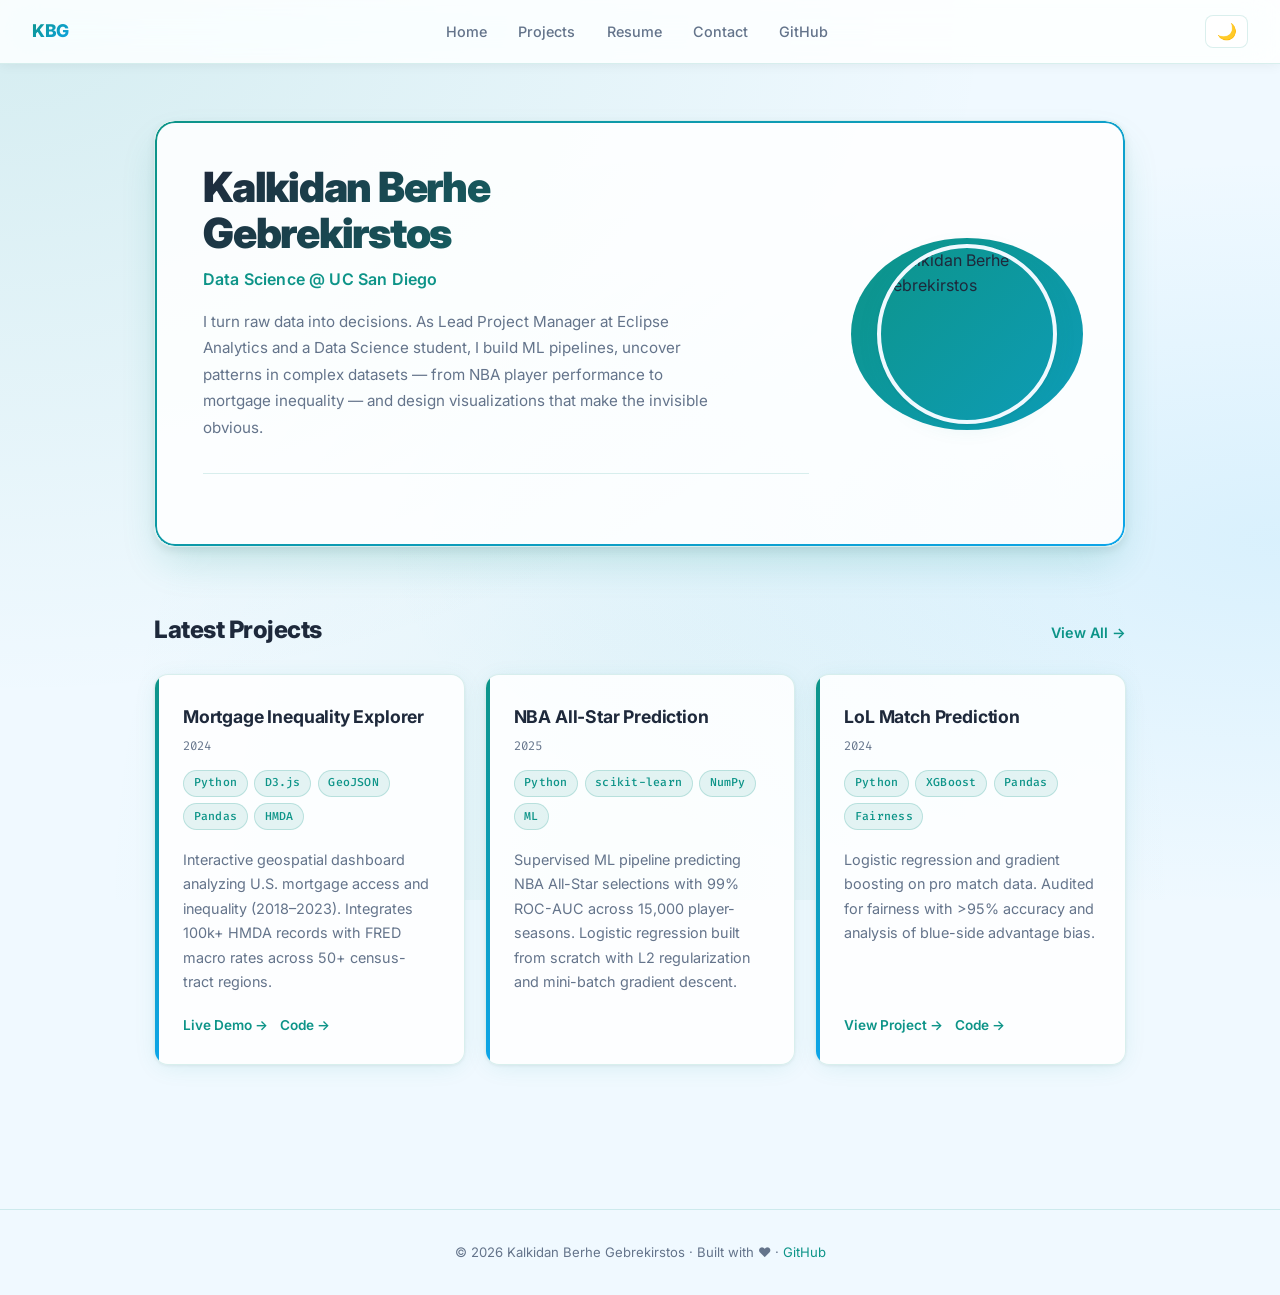
==== index.html @ 20f1e6ea "Overhaul portfolio with polished, animated design - Sticky glassmorphism nav with backdrop-filter bl" ====
<!doctype html>
<html lang="en">
<head>
  <meta charset="utf-8" />
  <meta name="viewport" content="width=device-width,initial-scale=1" />
  <meta name="description" content="Kalkidan Berhe Gebrekirstos – Data Science at UC San Diego. ML pipelines, data visualization, and analytics." />
  <title>Kalkidan Berhe Gebrekirstos</title>
  <link rel="stylesheet" href="style.css">
  <script type="module" src="global.js"></script>
</head>
<body>
  <main class="container">

    <section class="hero reveal">
      <div class="hero-text">
        <h1>Kalkidan Berhe<br>Gebrekirstos</h1>
        <p class="tagline">Data Science @ UC San Diego</p>
        <p>
          I turn raw data into decisions. As Lead Project Manager at Eclipse Analytics
          and a Data Science student, I build ML pipelines, uncover patterns in complex
          datasets — from NBA player performance to mortgage inequality — and design
          visualizations that make the invisible obvious.
        </p>
        <div id="stats" class="stats-grid"></div>
      </div>

      <div class="hero-img-wrap">
        <img src="images/Me.jpg" alt="Kalkidan Berhe Gebrekirstos">
      </div>
    </section>

    <section class="reveal">
      <div class="section-header">
        <h2>Latest Projects</h2>
        <a href="projects/">View All →</a>
      </div>
      <div id="latest-projects" class="project-grid">
        <p style="color:var(--text-muted)">Loading projects…</p>
      </div>
    </section>

  </main>

  <script type="module" src="index.js"></script>
</body>
</html>
---- style.css ----
/* style.css */
@import url('https://fonts.googleapis.com/css2?family=Inter:wght@400;500;600;700;800;900&family=Fira+Code:wght@400;500&display=swap');

:root {
  --font-main: 'Inter', system-ui, -apple-system, sans-serif;
  --font-mono: 'Fira Code', monospace;

  --accent:       #0d9488;
  --accent-2:     #0ea5e9;
  --accent-hover: #0f766e;
  --text-main:    #1e293b;
  --text-muted:   #64748b;

  --bg-body:      #f0f9ff;
  --glass-bg:     rgba(255, 255, 255, 0.85);
  --glass-border: rgba(13, 148, 136, 0.15);
  --radius:       14px;
  --shadow:       0 4px 24px -4px rgba(13, 148, 136, 0.12), 0 1px 3px rgba(0,0,0,0.06);
  --shadow-lg:    0 20px 40px -8px rgba(13, 148, 136, 0.2), 0 4px 8px rgba(0,0,0,0.08);

  --nav-height: 64px;
}

:root[data-theme="dark"] {
  --accent:       #2dd4bf;
  --accent-2:     #38bdf8;
  --accent-hover: #14b8a6;
  --text-main:    #f1f5f9;
  --text-muted:   #94a3b8;
  --bg-body:      #0a0f1e;
  --glass-bg:     rgba(15, 23, 42, 0.85);
  --glass-border: rgba(45, 212, 191, 0.12);
  --shadow:       0 4px 24px -4px rgba(45, 212, 191, 0.08), 0 1px 3px rgba(0,0,0,0.3);
  --shadow-lg:    0 20px 40px -8px rgba(45, 212, 191, 0.15), 0 4px 8px rgba(0,0,0,0.4);
}

/* ── Reset ── */
*, *::before, *::after { box-sizing: border-box; margin: 0; padding: 0; }

html { scroll-behavior: smooth; }

body {
  font-family: var(--font-main);
  background-color: var(--bg-body);
  background-image:
    radial-gradient(ellipse at 0% 0%,   rgba(13, 148, 136, 0.12) 0px, transparent 55%),
    radial-gradient(ellipse at 100% 60%, rgba(14, 165, 233, 0.10) 0px, transparent 50%),
    radial-gradient(ellipse at 50% 100%, rgba(13, 148, 136, 0.06) 0px, transparent 60%);
  background-attachment: fixed;
  color: var(--text-main);
  line-height: 1.6;
  min-height: 100vh;
  padding-top: var(--nav-height);
}

/* ── Progress Bar ── */
#progress-bar {
  position: fixed;
  top: 0; left: 0;
  height: 3px;
  width: 0%;
  background: linear-gradient(90deg, var(--accent), var(--accent-2));
  z-index: 9999;
  transition: width 0.1s linear;
  border-radius: 0 2px 2px 0;
}

/* ── Layout ── */
.container {
  max-width: 1020px;
  margin: 0 auto;
  padding: 0 1.5rem 5rem;
}

/* ── Navbar ── */
nav {
  position: fixed;
  top: 0; left: 0; right: 0;
  height: var(--nav-height);
  z-index: 100;
  padding: 0 2rem;
  display: flex;
  justify-content: space-between;
  align-items: center;
  background: var(--glass-bg);
  backdrop-filter: blur(16px) saturate(180%);
  -webkit-backdrop-filter: blur(16px) saturate(180%);
  border-bottom: 1px solid var(--glass-border);
  box-shadow: 0 1px 12px rgba(0,0,0,0.06);
  transition: background 0.3s;
}

.nav-brand {
  font-weight: 800;
  font-size: 1.1rem;
  background: linear-gradient(135deg, var(--accent), var(--accent-2));
  -webkit-background-clip: text;
  -webkit-text-fill-color: transparent;
  background-clip: text;
  letter-spacing: -0.02em;
}

nav ul { display: flex; gap: 0.25rem; list-style: none; padding: 0; }

nav a {
  text-decoration: none;
  color: var(--text-muted);
  font-weight: 500;
  font-size: 0.9rem;
  padding: 0.45rem 0.85rem;
  border-radius: 8px;
  transition: color 0.2s, background 0.2s;
}
nav a:hover { color: var(--accent); background: rgba(13, 148, 136, 0.08); }
nav a.current {
  color: var(--accent);
  background: rgba(13, 148, 136, 0.12);
  font-weight: 600;
}

/* Theme toggle button */
#theme-btn {
  background: var(--glass-bg);
  border: 1px solid var(--glass-border);
  color: var(--text-muted);
  cursor: pointer;
  border-radius: 8px;
  padding: 0.4rem 0.65rem;
  font-size: 1rem;
  transition: all 0.2s;
  display: flex;
  align-items: center;
}
#theme-btn:hover { color: var(--accent); border-color: var(--accent); }

/* ── Hero ── */
.hero {
  display: grid;
  grid-template-columns: 1fr 220px;
  gap: 3rem;
  align-items: center;
  margin: 3.5rem 0 4rem;
  background: var(--glass-bg);
  padding: 2.75rem 3rem;
  border-radius: 20px;
  border: 1px solid var(--glass-border);
  box-shadow: var(--shadow-lg);
  position: relative;
  overflow: hidden;
}

.hero::before {
  content: '';
  position: absolute;
  inset: 0;
  border-radius: 20px;
  padding: 2px;
  background: linear-gradient(135deg, var(--accent), var(--accent-2), var(--accent));
  background-size: 200% 200%;
  animation: gradientShift 6s ease infinite;
  -webkit-mask: linear-gradient(#fff 0 0) content-box, linear-gradient(#fff 0 0);
  mask: linear-gradient(#fff 0 0) content-box, linear-gradient(#fff 0 0);
  -webkit-mask-composite: xor;
  mask-composite: exclude;
  pointer-events: none;
}

@keyframes gradientShift {
  0%   { background-position: 0% 50%; }
  50%  { background-position: 100% 50%; }
  100% { background-position: 0% 50%; }
}

.hero-text { display: flex; flex-direction: column; gap: 0; }

.hero h1 {
  font-size: clamp(1.8rem, 4vw, 2.6rem);
  font-weight: 900;
  letter-spacing: -0.03em;
  line-height: 1.1;
  margin-bottom: 0.5rem;
  background: linear-gradient(135deg, var(--text-main) 0%, var(--accent) 100%);
  -webkit-background-clip: text;
  -webkit-text-fill-color: transparent;
  background-clip: text;
}

.hero .tagline {
  font-size: 1rem;
  color: var(--accent);
  font-weight: 600;
  margin-bottom: 1rem;
  letter-spacing: 0.01em;
}

.hero p {
  font-size: 0.95rem;
  color: var(--text-muted);
  line-height: 1.75;
  max-width: 520px;
}

/* Profile image */
.hero-img-wrap {
  position: relative;
  display: flex;
  align-items: center;
  justify-content: center;
}

.hero-img-wrap::before {
  content: '';
  position: absolute;
  inset: -6px;
  border-radius: 50%;
  background: linear-gradient(135deg, var(--accent), var(--accent-2));
  background-size: 200% 200%;
  animation: gradientShift 4s ease infinite;
  z-index: 0;
}

.hero img {
  width: 180px; height: 180px;
  object-fit: cover;
  border-radius: 50%;
  border: 4px solid var(--bg-body);
  box-shadow: var(--shadow);
  position: relative;
  z-index: 1;
  transition: transform 0.3s;
}

.hero img:hover { transform: scale(1.04); }

@media (max-width: 700px) {
  .hero {
    grid-template-columns: 1fr;
    text-align: center;
    padding: 2rem 1.5rem;
    gap: 2rem;
  }
  .hero-img-wrap { order: -1; width: 150px; height: 150px; margin: 0 auto; }
  .hero img { width: 138px; height: 138px; }
  .hero p { max-width: 100%; }
}

/* ── Stats ── */
.stats-grid {
  display: grid;
  grid-template-columns: repeat(4, 1fr);
  gap: 1rem;
  margin-top: 2rem;
  border-top: 1px solid var(--glass-border);
  padding-top: 1.75rem;
}
.stat-box { text-align: center; }
.stat-box dt {
  font-size: 0.7rem;
  text-transform: uppercase;
  letter-spacing: 0.07em;
  color: var(--text-muted);
  font-weight: 600;
}
.stat-box dd {
  font-size: 1.6rem;
  font-weight: 800;
  color: var(--accent);
  margin: 0;
  letter-spacing: -0.02em;
}

@media (max-width: 500px) {
  .stats-grid { grid-template-columns: repeat(2, 1fr); }
}

/* ── Section Header ── */
.section-header {
  display: flex;
  justify-content: space-between;
  align-items: baseline;
  margin-bottom: 1.5rem;
}
.section-header h2 {
  font-size: 1.5rem;
  font-weight: 800;
  letter-spacing: -0.02em;
}
.section-header a {
  color: var(--accent);
  font-weight: 600;
  font-size: 0.9rem;
  text-decoration: none;
  display: flex;
  align-items: center;
  gap: 0.25rem;
  transition: gap 0.2s;
}
.section-header a:hover { gap: 0.5rem; }

/* ── Project Cards ── */
.project-grid {
  display: grid;
  grid-template-columns: repeat(auto-fill, minmax(300px, 1fr));
  gap: 1.25rem;
}

.card {
  background: var(--glass-bg);
  border: 1px solid var(--glass-border);
  border-radius: var(--radius);
  padding: 1.75rem;
  display: flex;
  flex-direction: column;
  transition: transform 0.25s, box-shadow 0.25s, border-color 0.25s;
  box-shadow: var(--shadow);
  position: relative;
  overflow: hidden;
}

.card::after {
  content: '';
  position: absolute;
  top: 0; left: 0;
  width: 4px;
  height: 100%;
  background: linear-gradient(180deg, var(--accent), var(--accent-2));
  border-radius: 4px 0 0 4px;
  transition: width 0.25s;
}

.card:hover {
  transform: translateY(-5px);
  box-shadow: var(--shadow-lg);
  border-color: rgba(13, 148, 136, 0.3);
}
.card:hover::after { width: 6px; }

.card h3 {
  font-size: 1.1rem;
  font-weight: 700;
  margin-bottom: 0.35rem;
  color: var(--text-main);
  letter-spacing: -0.01em;
}

.card .meta {
  font-size: 0.78rem;
  color: var(--text-muted);
  font-family: var(--font-mono);
  margin-bottom: 0.85rem;
}

.card p {
  font-size: 0.9rem;
  color: var(--text-muted);
  flex-grow: 1;
  line-height: 1.7;
  margin-bottom: 1.25rem;
}

/* Tech Tags */
.tags {
  display: flex;
  flex-wrap: wrap;
  gap: 0.4rem;
  margin-bottom: 1.1rem;
}
.tag {
  font-size: 0.72rem;
  font-family: var(--font-mono);
  font-weight: 500;
  padding: 0.2rem 0.6rem;
  border-radius: 20px;
  background: rgba(13, 148, 136, 0.1);
  color: var(--accent);
  border: 1px solid rgba(13, 148, 136, 0.2);
  letter-spacing: 0.02em;
  transition: background 0.2s;
}
.tag:hover { background: rgba(13, 148, 136, 0.2); }

/* Card Links */
.card .links {
  margin-top: auto;
  display: flex;
  flex-wrap: wrap;
  gap: 0.75rem;
}
.card a {
  color: var(--accent);
  text-decoration: none;
  font-weight: 600;
  font-size: 0.85rem;
  display: flex;
  align-items: center;
  gap: 0.3rem;
  transition: gap 0.2s;
}
.card a:hover { gap: 0.5rem; }

/* ── Search Bar ── */
.search-wrap {
  position: relative;
  margin-bottom: 2rem;
}
.search-wrap::before {
  content: '⌕';
  position: absolute;
  left: 1rem;
  top: 50%;
  transform: translateY(-50%);
  color: var(--text-muted);
  font-size: 1.1rem;
  pointer-events: none;
}
input[type="search"], .search-bar {
  width: 100%;
  padding: 0.85rem 1rem 0.85rem 2.75rem;
  border: 1px solid var(--glass-border);
  border-radius: 10px;
  background: var(--glass-bg);
  color: var(--text-main);
  font-family: var(--font-main);
  font-size: 0.95rem;
  transition: border-color 0.2s, box-shadow 0.2s;
  outline: none;
}
input[type="search"]:focus, .search-bar:focus {
  border-color: var(--accent);
  box-shadow: 0 0 0 3px rgba(13, 148, 136, 0.12);
}

/* ── Resume ── */
.resume-section { margin-bottom: 3rem; }
.resume-section h2 {
  font-size: 1.3rem;
  font-weight: 800;
  letter-spacing: -0.02em;
  margin-bottom: 1.25rem;
  padding-bottom: 0.5rem;
  border-bottom: 2px solid var(--glass-border);
}

.job {
  margin-bottom: 1.75rem;
  padding: 1.5rem;
  background: var(--glass-bg);
  border: 1px solid var(--glass-border);
  border-radius: var(--radius);
  border-left: 4px solid var(--accent);
  box-shadow: var(--shadow);
  transition: transform 0.2s, box-shadow 0.2s;
}
.job:hover { transform: translateX(4px); box-shadow: var(--shadow-lg); }

.job-header {
  display: flex;
  justify-content: space-between;
  align-items: baseline;
  margin-bottom: 0.25rem;
  flex-wrap: wrap;
  gap: 0.5rem;
}
.job-header h3 { font-size: 1rem; font-weight: 700; }
.time {
  font-size: 0.78rem;
  font-family: var(--font-mono);
  color: var(--accent);
  font-weight: 500;
}
.role {
  font-size: 0.85rem;
  color: var(--text-muted);
  font-weight: 500;
  margin-bottom: 0.75rem;
}
.job ul {
  padding-left: 1.1rem;
  display: flex;
  flex-direction: column;
  gap: 0.4rem;
}
.job li { font-size: 0.9rem; color: var(--text-muted); line-height: 1.6; }
.job li strong { color: var(--text-main); font-weight: 600; }

/* ── Contact ── */
.contact-wrap {
  max-width: 560px;
  margin: 2rem auto 0;
  background: var(--glass-bg);
  border: 1px solid var(--glass-border);
  border-radius: 20px;
  padding: 2.5rem;
  box-shadow: var(--shadow-lg);
}
.contact-wrap h1 {
  font-size: 1.8rem;
  font-weight: 900;
  letter-spacing: -0.03em;
  margin-bottom: 0.5rem;
}
.contact-wrap .subtitle {
  color: var(--text-muted);
  font-size: 0.95rem;
  margin-bottom: 2rem;
}

form.contact {
  display: flex;
  flex-direction: column;
  gap: 1rem;
}
form.contact label {
  font-size: 0.82rem;
  font-weight: 600;
  color: var(--text-muted);
  text-transform: uppercase;
  letter-spacing: 0.05em;
  display: block;
  margin-bottom: 0.35rem;
}
form.contact input,
form.contact textarea {
  width: 100%;
  padding: 0.8rem 1rem;
  border: 1px solid var(--glass-border);
  border-radius: 10px;
  background: var(--bg-body);
  color: var(--text-main);
  font-family: var(--font-main);
  font-size: 0.95rem;
  outline: none;
  transition: border-color 0.2s, box-shadow 0.2s;
}
form.contact input:focus,
form.contact textarea:focus {
  border-color: var(--accent);
  box-shadow: 0 0 0 3px rgba(13, 148, 136, 0.12);
}
form.contact textarea { resize: vertical; min-height: 120px; }
form.contact .field { display: flex; flex-direction: column; }

form.contact button[type="submit"] {
  padding: 0.85rem 2rem;
  background: linear-gradient(135deg, var(--accent), var(--accent-2));
  color: white;
  font-family: var(--font-main);
  font-weight: 700;
  font-size: 0.95rem;
  border: none;
  border-radius: 10px;
  cursor: pointer;
  transition: opacity 0.2s, transform 0.2s;
  margin-top: 0.5rem;
  letter-spacing: 0.02em;
}
form.contact button[type="submit"]:hover { opacity: 0.9; transform: translateY(-1px); }
form.contact button[type="submit"]:active { transform: translateY(0); }

.contact-links {
  display: flex;
  gap: 1rem;
  margin-top: 1.5rem;
  padding-top: 1.5rem;
  border-top: 1px solid var(--glass-border);
  justify-content: center;
  flex-wrap: wrap;
}
.contact-links a {
  color: var(--text-muted);
  text-decoration: none;
  font-size: 0.85rem;
  font-weight: 500;
  display: flex;
  align-items: center;
  gap: 0.4rem;
  transition: color 0.2s;
}
.contact-links a:hover { color: var(--accent); }

/* ── Scroll reveal ── */
.reveal {
  opacity: 0;
  transform: translateY(24px);
  transition: opacity 0.55s ease, transform 0.55s ease;
}
.reveal.visible {
  opacity: 1;
  transform: none;
}

/* ── Page title ── */
.page-title {
  font-size: clamp(1.6rem, 4vw, 2.2rem);
  font-weight: 900;
  letter-spacing: -0.03em;
  margin: 3rem 0 1.5rem;
  background: linear-gradient(135deg, var(--text-main), var(--accent));
  -webkit-background-clip: text;
  -webkit-text-fill-color: transparent;
  background-clip: text;
}

/* ── Download button ── */
.btn-primary {
  display: inline-flex;
  align-items: center;
  gap: 0.5rem;
  padding: 0.65rem 1.25rem;
  background: linear-gradient(135deg, var(--accent), var(--accent-2));
  color: white;
  font-weight: 700;
  font-size: 0.88rem;
  text-decoration: none;
  border-radius: 10px;
  transition: opacity 0.2s, transform 0.2s;
  letter-spacing: 0.02em;
}
.btn-primary:hover { opacity: 0.9; transform: translateY(-1px); }

/* ── Footer ── */
footer {
  text-align: center;
  padding: 2rem 1.5rem;
  color: var(--text-muted);
  font-size: 0.82rem;
  border-top: 1px solid var(--glass-border);
  margin-top: 4rem;
}
footer a { color: var(--accent); text-decoration: none; }
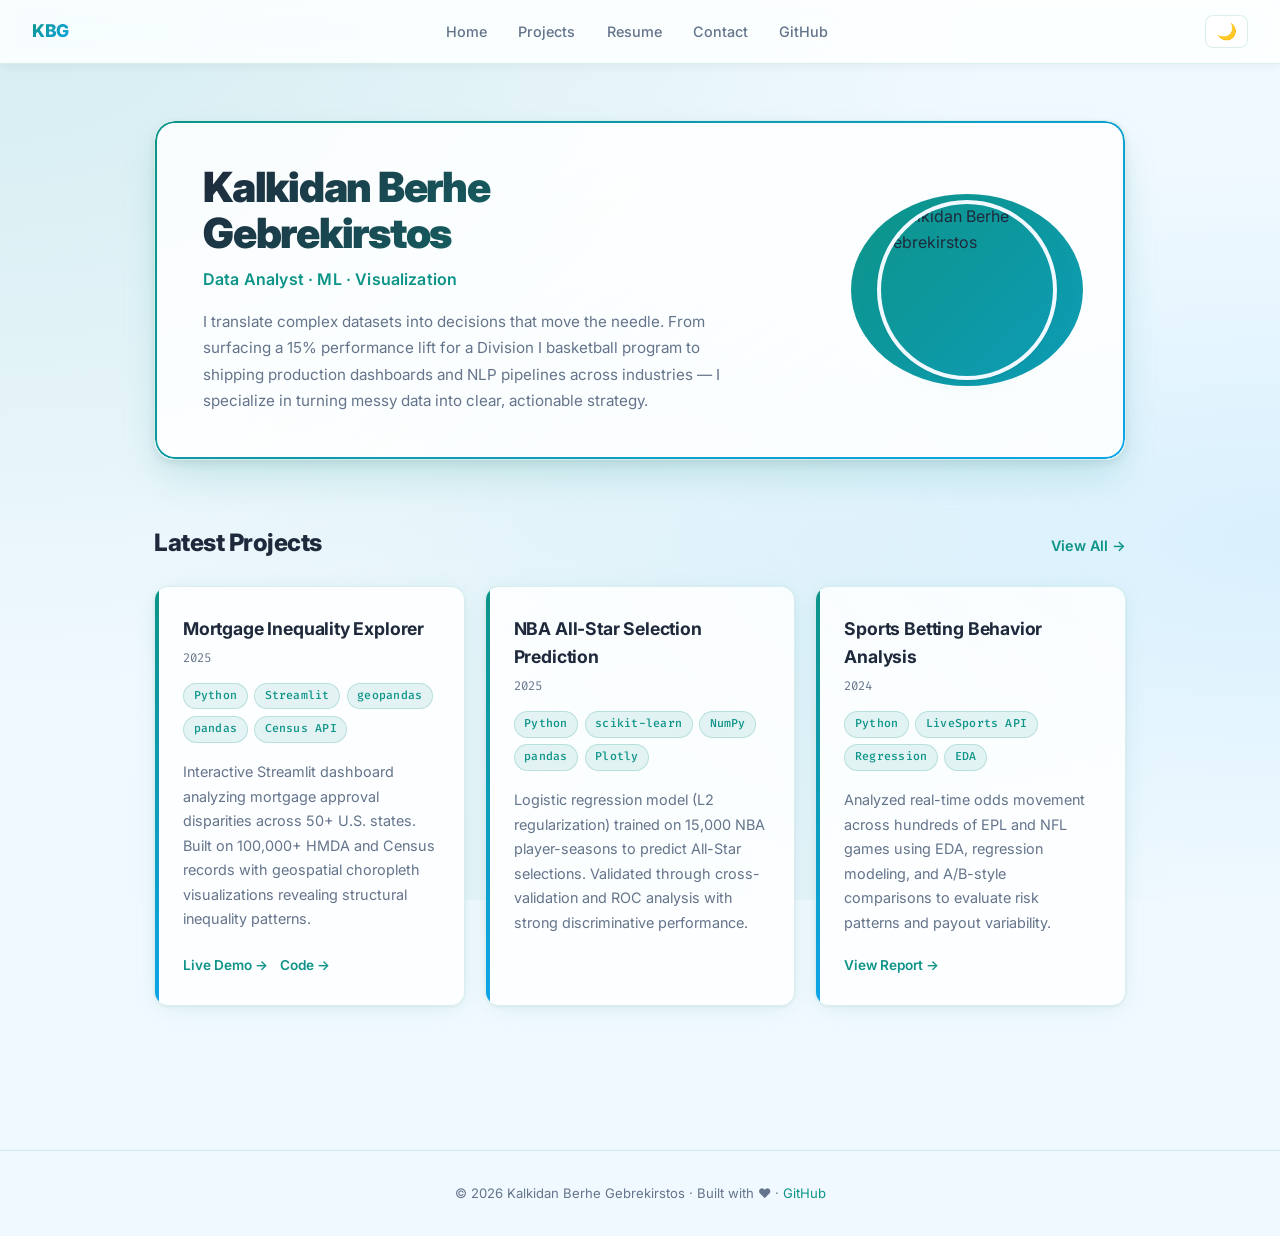
==== commit d0fb740d: "Update content for data analyst positioning - Hero bio rewritten: professional analyst framing, no s" ====
--- a/index.html
+++ b/index.html
@@ -14,14 +14,13 @@
     <section class="hero reveal">
       <div class="hero-text">
         <h1>Kalkidan Berhe<br>Gebrekirstos</h1>
-        <p class="tagline">Data Science @ UC San Diego</p>
+        <p class="tagline">Data Analyst · ML · Visualization</p>
         <p>
-          I turn raw data into decisions. As Lead Project Manager at Eclipse Analytics
-          and a Data Science student, I build ML pipelines, uncover patterns in complex
-          datasets — from NBA player performance to mortgage inequality — and design
-          visualizations that make the invisible obvious.
+          I translate complex datasets into decisions that move the needle. From surfacing
+          a 15% performance lift for a Division I basketball program to shipping production
+          dashboards and NLP pipelines across industries — I specialize in turning messy
+          data into clear, actionable strategy.
         </p>
-        <div id="stats" class="stats-grid"></div>
       </div>
 
       <div class="hero-img-wrap">
--- a/style.css
+++ b/style.css
@@ -244,35 +244,6 @@
   .hero p { max-width: 100%; }
 }
 
-/* ── Stats ── */
-.stats-grid {
-  display: grid;
-  grid-template-columns: repeat(4, 1fr);
-  gap: 1rem;
-  margin-top: 2rem;
-  border-top: 1px solid var(--glass-border);
-  padding-top: 1.75rem;
-}
-.stat-box { text-align: center; }
-.stat-box dt {
-  font-size: 0.7rem;
-  text-transform: uppercase;
-  letter-spacing: 0.07em;
-  color: var(--text-muted);
-  font-weight: 600;
-}
-.stat-box dd {
-  font-size: 1.6rem;
-  font-weight: 800;
-  color: var(--accent);
-  margin: 0;
-  letter-spacing: -0.02em;
-}
-
-@media (max-width: 500px) {
-  .stats-grid { grid-template-columns: repeat(2, 1fr); }
-}
-
 /* ── Section Header ── */
 .section-header {
   display: flex;
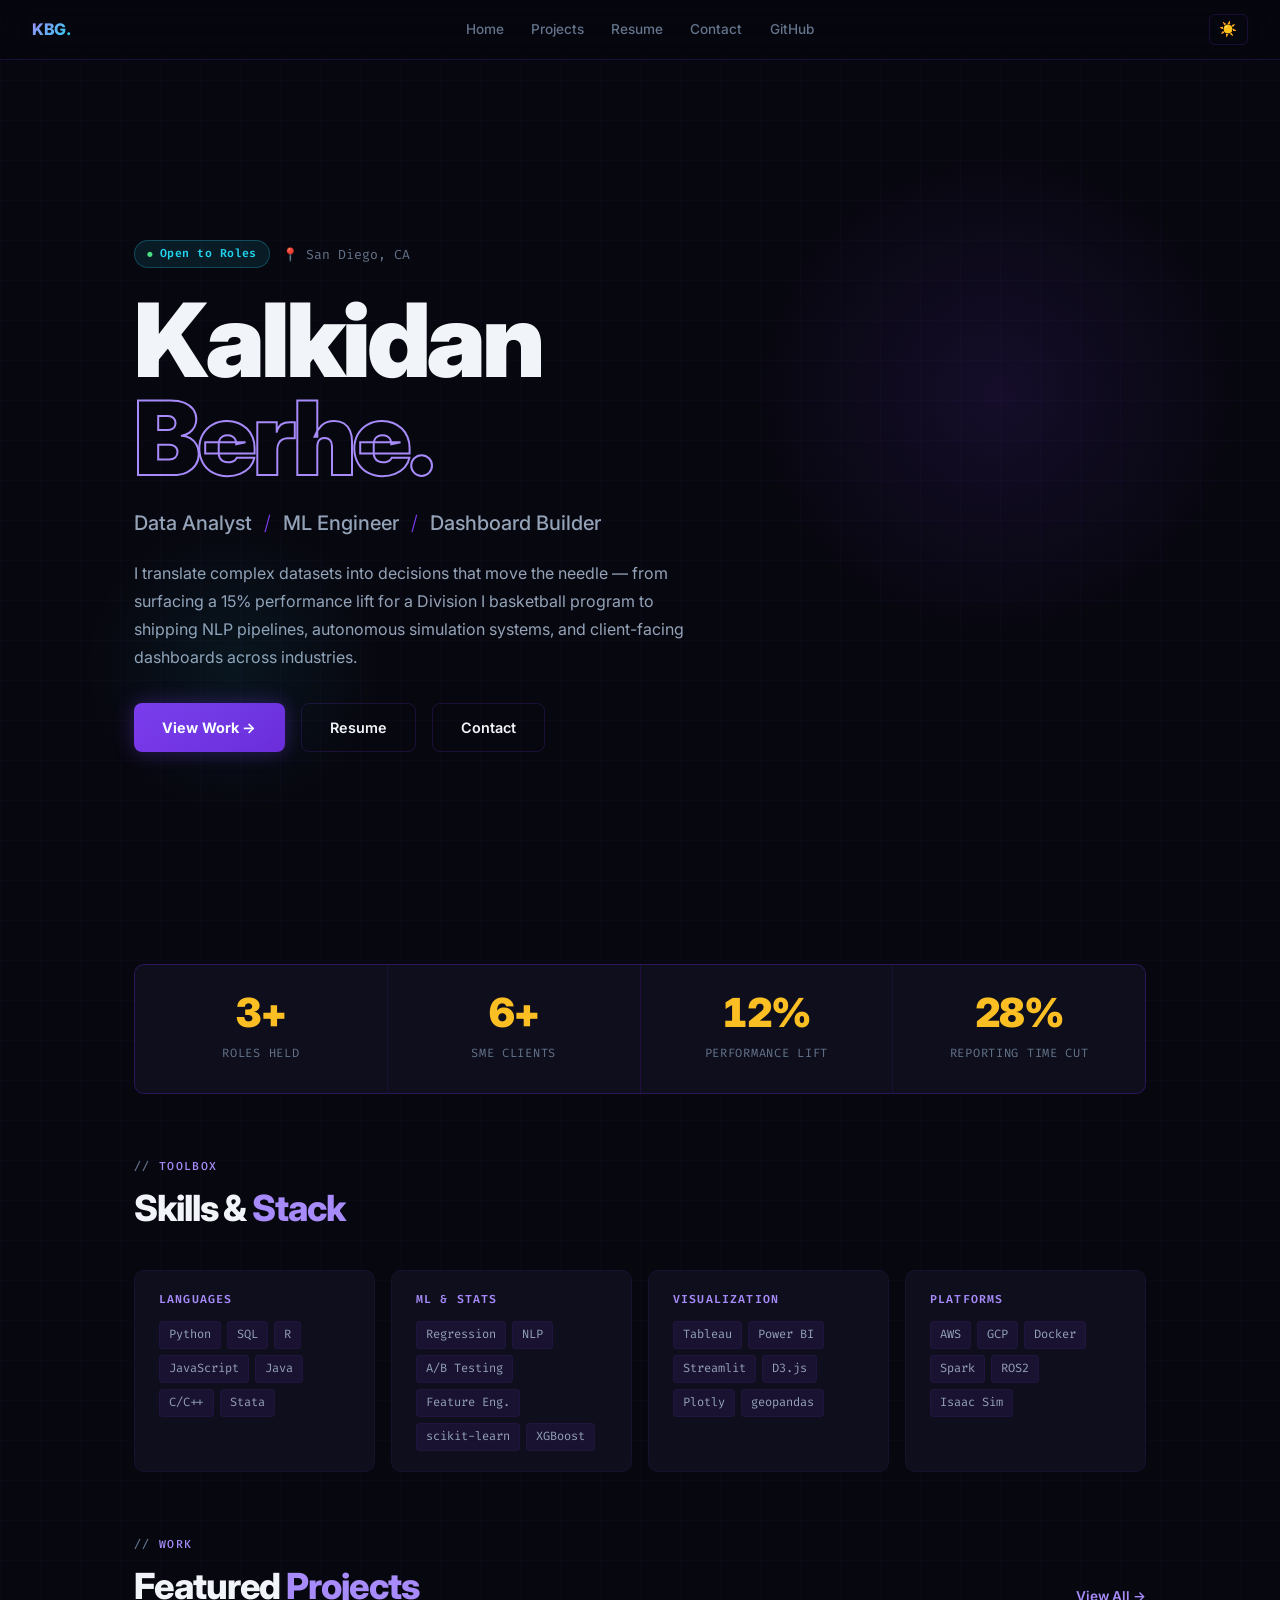
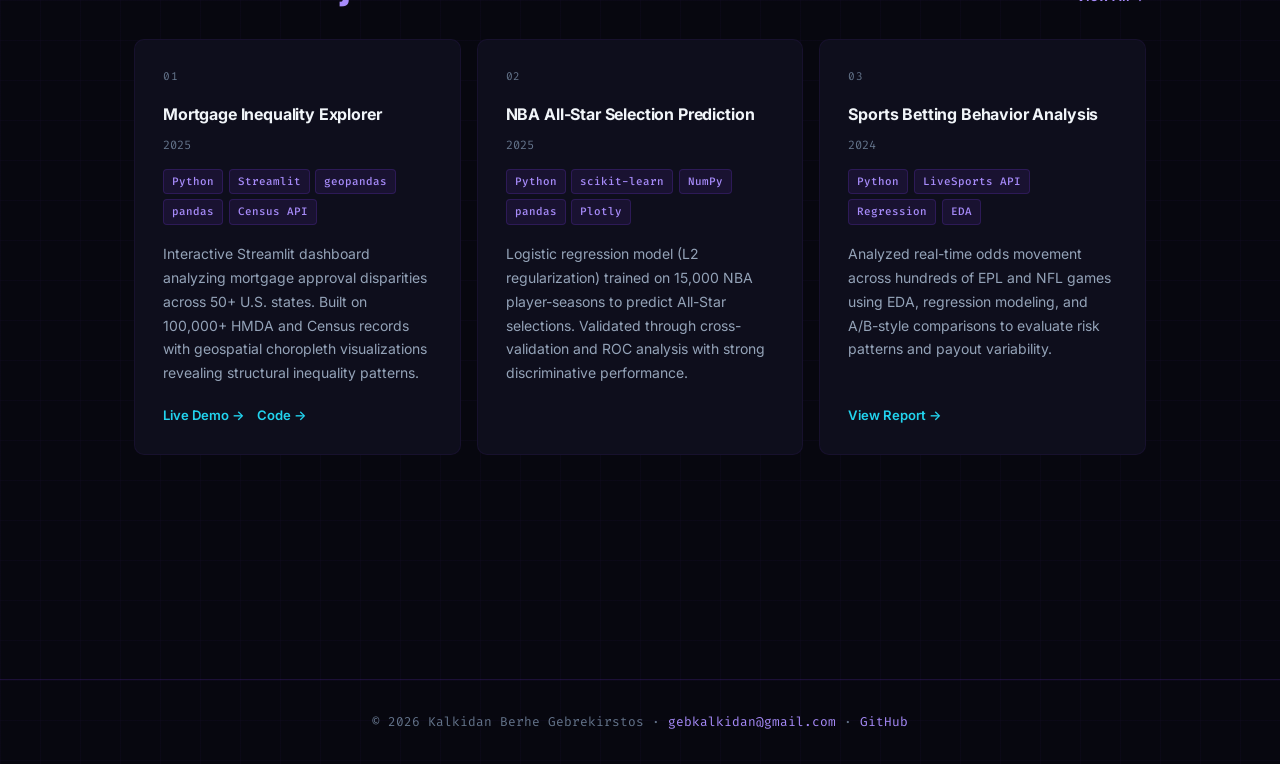
==== commit 26c57b18: "Complete visual redesign: dark violet/cyan theme, new layouts - New color scheme: deep dark bg (#070" ====
--- a/index.html
+++ b/index.html
@@ -3,38 +3,119 @@
 <head>
   <meta charset="utf-8" />
   <meta name="viewport" content="width=device-width,initial-scale=1" />
-  <meta name="description" content="Kalkidan Berhe Gebrekirstos – Data Science at UC San Diego. ML pipelines, data visualization, and analytics." />
-  <title>Kalkidan Berhe Gebrekirstos</title>
+  <meta name="description" content="Kalkidan Berhe Gebrekirstos — Data Analyst. ML pipelines, production dashboards, NLP, and sports analytics." />
+  <title>Kalkidan Berhe Gebrekirstos — Data Analyst</title>
   <link rel="stylesheet" href="style.css">
   <script type="module" src="global.js"></script>
 </head>
 <body>
   <main class="container">
 
-    <section class="hero reveal">
-      <div class="hero-text">
-        <h1>Kalkidan Berhe<br>Gebrekirstos</h1>
-        <p class="tagline">Data Analyst · ML · Visualization</p>
-        <p>
-          I translate complex datasets into decisions that move the needle. From surfacing
-          a 15% performance lift for a Division I basketball program to shipping production
-          dashboards and NLP pipelines across industries — I specialize in turning messy
-          data into clear, actionable strategy.
-        </p>
+    <!-- HERO -->
+    <section class="hero-section reveal">
+      <div class="hero-eyebrow">
+        <span class="badge available">Open to Roles</span>
+        <span class="hero-loc">📍 San Diego, CA</span>
       </div>
 
-      <div class="hero-img-wrap">
-        <img src="images/Me.jpg" alt="Kalkidan Berhe Gebrekirstos">
+      <h1 class="hero-name">
+        Kalkidan<br>
+        <span class="outline">Berhe.</span>
+      </h1>
+
+      <p class="hero-role">
+        Data Analyst
+        <span class="sep">/</span>
+        ML Engineer
+        <span class="sep">/</span>
+        Dashboard Builder
+      </p>
+
+      <p class="hero-bio">
+        I translate complex datasets into decisions that move the needle — from surfacing a 15% performance lift for a Division&nbsp;I basketball program to shipping NLP pipelines, autonomous simulation systems, and client-facing dashboards across industries.
+      </p>
+
+      <div class="hero-cta">
+        <a href="projects/" class="btn-primary">View Work →</a>
+        <a href="resume/"   class="btn-ghost">Resume</a>
+        <a href="contact/"  class="btn-ghost">Contact</a>
       </div>
     </section>
 
-    <section class="reveal">
-      <div class="section-header">
-        <h2>Latest Projects</h2>
-        <a href="projects/">View All →</a>
+    <!-- METRICS -->
+    <div class="metrics-strip reveal">
+      <div class="metric-cell">
+        <span class="metric-num" data-target="4" data-suffix="+">0</span>
+        <span class="metric-label">Roles Held</span>
       </div>
+      <div class="metric-cell">
+        <span class="metric-num" data-target="8" data-suffix="+">0</span>
+        <span class="metric-label">SME Clients</span>
+      </div>
+      <div class="metric-cell">
+        <span class="metric-num" data-target="15" data-suffix="%">0</span>
+        <span class="metric-label">Performance Lift</span>
+      </div>
+      <div class="metric-cell">
+        <span class="metric-num" data-target="35" data-suffix="%">0</span>
+        <span class="metric-label">Reporting Time Cut</span>
+      </div>
+    </div>
+
+    <!-- SKILLS -->
+    <section class="skills-section reveal">
+      <p class="section-label">Toolbox</p>
+      <h2 class="section-heading">Skills & <span>Stack</span></h2>
+
+      <div class="skills-grid">
+        <div class="skill-card">
+          <h4>Languages</h4>
+          <div class="skill-tags">
+            <span class="skill-tag">Python</span><span class="skill-tag">SQL</span>
+            <span class="skill-tag">R</span><span class="skill-tag">JavaScript</span>
+            <span class="skill-tag">Java</span><span class="skill-tag">C/C++</span>
+            <span class="skill-tag">Stata</span>
+          </div>
+        </div>
+        <div class="skill-card">
+          <h4>ML & Stats</h4>
+          <div class="skill-tags">
+            <span class="skill-tag">Regression</span><span class="skill-tag">NLP</span>
+            <span class="skill-tag">A/B Testing</span><span class="skill-tag">Feature Eng.</span>
+            <span class="skill-tag">scikit-learn</span><span class="skill-tag">XGBoost</span>
+          </div>
+        </div>
+        <div class="skill-card">
+          <h4>Visualization</h4>
+          <div class="skill-tags">
+            <span class="skill-tag">Tableau</span><span class="skill-tag">Power BI</span>
+            <span class="skill-tag">Streamlit</span><span class="skill-tag">D3.js</span>
+            <span class="skill-tag">Plotly</span><span class="skill-tag">geopandas</span>
+          </div>
+        </div>
+        <div class="skill-card">
+          <h4>Platforms</h4>
+          <div class="skill-tags">
+            <span class="skill-tag">AWS</span><span class="skill-tag">GCP</span>
+            <span class="skill-tag">Docker</span><span class="skill-tag">Spark</span>
+            <span class="skill-tag">ROS2</span><span class="skill-tag">Isaac Sim</span>
+          </div>
+        </div>
+      </div>
+    </section>
+
+    <!-- FEATURED PROJECTS -->
+    <section class="projects-section reveal">
+      <div class="section-header-row">
+        <div>
+          <p class="section-label">Work</p>
+          <h2 class="section-heading" style="margin-bottom:0">Featured <span>Projects</span></h2>
+        </div>
+        <a href="projects/" class="view-all-link">View All →</a>
+      </div>
+
       <div id="latest-projects" class="project-grid">
-        <p style="color:var(--text-muted)">Loading projects…</p>
+        <p style="color:var(--muted)">Loading…</p>
       </div>
     </section>
 
--- a/style.css
+++ b/style.css
@@ -1,601 +1,430 @@
-/* style.css */
-@import url('https://fonts.googleapis.com/css2?family=Inter:wght@400;500;600;700;800;900&family=Fira+Code:wght@400;500&display=swap');
+/* ── NEW PALETTE ── */
+@import url('https://fonts.googleapis.com/css2?family=Inter:wght@300;400;500;600;700;800;900&family=Fira+Code:wght@400;500&display=swap');
 
 :root {
-  --font-main: 'Inter', system-ui, -apple-system, sans-serif;
-  --font-mono: 'Fira Code', monospace;
-
-  --accent:       #0d9488;
-  --accent-2:     #0ea5e9;
-  --accent-hover: #0f766e;
-  --text-main:    #1e293b;
-  --text-muted:   #64748b;
-
-  --bg-body:      #f0f9ff;
-  --glass-bg:     rgba(255, 255, 255, 0.85);
-  --glass-border: rgba(13, 148, 136, 0.15);
-  --radius:       14px;
-  --shadow:       0 4px 24px -4px rgba(13, 148, 136, 0.12), 0 1px 3px rgba(0,0,0,0.06);
-  --shadow-lg:    0 20px 40px -8px rgba(13, 148, 136, 0.2), 0 4px 8px rgba(0,0,0,0.08);
-
-  --nav-height: 64px;
-}
-
-:root[data-theme="dark"] {
-  --accent:       #2dd4bf;
-  --accent-2:     #38bdf8;
-  --accent-hover: #14b8a6;
-  --text-main:    #f1f5f9;
-  --text-muted:   #94a3b8;
-  --bg-body:      #0a0f1e;
-  --glass-bg:     rgba(15, 23, 42, 0.85);
-  --glass-border: rgba(45, 212, 191, 0.12);
-  --shadow:       0 4px 24px -4px rgba(45, 212, 191, 0.08), 0 1px 3px rgba(0,0,0,0.3);
-  --shadow-lg:    0 20px 40px -8px rgba(45, 212, 191, 0.15), 0 4px 8px rgba(0,0,0,0.4);
-}
-
-/* ── Reset ── */
+  --bg:        #07070f;
+  --surface:   #0e0e1c;
+  --surface-2: #141428;
+  --border:    rgba(124, 58, 237, 0.18);
+  --border-2:  rgba(124, 58, 237, 0.08);
+
+  --violet:       #7c3aed;
+  --violet-light: #a78bfa;
+  --cyan:         #22d3ee;
+  --cyan-dim:     rgba(34, 211, 238, 0.12);
+  --amber:        #fbbf24;
+
+  --text:      #f1f5f9;
+  --muted:     #64748b;
+  --muted-2:   #94a3b8;
+
+  --font:      'Inter', system-ui, sans-serif;
+  --mono:      'Fira Code', monospace;
+  --radius:    10px;
+  --nav-h:     60px;
+
+  --glow-v: 0 0 40px rgba(124, 58, 237, 0.25);
+  --glow-c: 0 0 40px rgba(34, 211, 238, 0.15);
+  --shadow: 0 4px 24px rgba(0, 0, 0, 0.4);
+}
+
 *, *::before, *::after { box-sizing: border-box; margin: 0; padding: 0; }
-
 html { scroll-behavior: smooth; }
 
 body {
-  font-family: var(--font-main);
-  background-color: var(--bg-body);
-  background-image:
-    radial-gradient(ellipse at 0% 0%,   rgba(13, 148, 136, 0.12) 0px, transparent 55%),
-    radial-gradient(ellipse at 100% 60%, rgba(14, 165, 233, 0.10) 0px, transparent 50%),
-    radial-gradient(ellipse at 50% 100%, rgba(13, 148, 136, 0.06) 0px, transparent 60%);
-  background-attachment: fixed;
-  color: var(--text-main);
+  font-family: var(--font);
+  background: var(--bg);
+  color: var(--text);
   line-height: 1.6;
   min-height: 100vh;
-  padding-top: var(--nav-height);
-}
-
-/* ── Progress Bar ── */
+  padding-top: var(--nav-h);
+  /* subtle grid texture */
+  background-image:
+    linear-gradient(rgba(124,58,237,0.03) 1px, transparent 1px),
+    linear-gradient(90deg, rgba(124,58,237,0.03) 1px, transparent 1px);
+  background-size: 40px 40px;
+}
+
+/* ── Scroll progress ── */
 #progress-bar {
-  position: fixed;
-  top: 0; left: 0;
-  height: 3px;
-  width: 0%;
-  background: linear-gradient(90deg, var(--accent), var(--accent-2));
-  z-index: 9999;
-  transition: width 0.1s linear;
-  border-radius: 0 2px 2px 0;
-}
-
-/* ── Layout ── */
-.container {
-  max-width: 1020px;
-  margin: 0 auto;
-  padding: 0 1.5rem 5rem;
-}
-
-/* ── Navbar ── */
+  position: fixed; top: 0; left: 0; height: 2px; width: 0%;
+  background: linear-gradient(90deg, var(--violet), var(--cyan));
+  z-index: 9999; transition: width 0.1s linear;
+}
+
+/* ── NAV ── */
 nav {
-  position: fixed;
-  top: 0; left: 0; right: 0;
-  height: var(--nav-height);
-  z-index: 100;
-  padding: 0 2rem;
-  display: flex;
-  justify-content: space-between;
-  align-items: center;
-  background: var(--glass-bg);
-  backdrop-filter: blur(16px) saturate(180%);
-  -webkit-backdrop-filter: blur(16px) saturate(180%);
-  border-bottom: 1px solid var(--glass-border);
-  box-shadow: 0 1px 12px rgba(0,0,0,0.06);
-  transition: background 0.3s;
+  position: fixed; top: 0; left: 0; right: 0; height: var(--nav-h);
+  z-index: 100; padding: 0 2rem;
+  display: flex; justify-content: space-between; align-items: center;
+  background: rgba(7, 7, 15, 0.85);
+  backdrop-filter: blur(20px);
+  border-bottom: 1px solid var(--border);
 }
 
 .nav-brand {
-  font-weight: 800;
-  font-size: 1.1rem;
-  background: linear-gradient(135deg, var(--accent), var(--accent-2));
-  -webkit-background-clip: text;
-  -webkit-text-fill-color: transparent;
+  font-weight: 800; font-size: 1rem; letter-spacing: -0.02em;
+  background: linear-gradient(135deg, var(--violet-light), var(--cyan));
+  -webkit-background-clip: text; -webkit-text-fill-color: transparent;
   background-clip: text;
-  letter-spacing: -0.02em;
-}
-
-nav ul { display: flex; gap: 0.25rem; list-style: none; padding: 0; }
-
+}
+
+nav ul { display: flex; gap: 0.1rem; list-style: none; }
 nav a {
-  text-decoration: none;
-  color: var(--text-muted);
-  font-weight: 500;
-  font-size: 0.9rem;
-  padding: 0.45rem 0.85rem;
-  border-radius: 8px;
+  text-decoration: none; color: var(--muted); font-weight: 500;
+  font-size: 0.85rem; padding: 0.4rem 0.8rem; border-radius: 6px;
   transition: color 0.2s, background 0.2s;
 }
-nav a:hover { color: var(--accent); background: rgba(13, 148, 136, 0.08); }
-nav a.current {
-  color: var(--accent);
-  background: rgba(13, 148, 136, 0.12);
-  font-weight: 600;
-}
-
-/* Theme toggle button */
+nav a:hover { color: var(--violet-light); background: rgba(124,58,237,0.08); }
+nav a.current { color: var(--violet-light); background: rgba(124,58,237,0.1); font-weight: 600; }
+
 #theme-btn {
-  background: var(--glass-bg);
-  border: 1px solid var(--glass-border);
-  color: var(--text-muted);
-  cursor: pointer;
-  border-radius: 8px;
-  padding: 0.4rem 0.65rem;
-  font-size: 1rem;
-  transition: all 0.2s;
-  display: flex;
-  align-items: center;
-}
-#theme-btn:hover { color: var(--accent); border-color: var(--accent); }
-
-/* ── Hero ── */
-.hero {
-  display: grid;
-  grid-template-columns: 1fr 220px;
-  gap: 3rem;
-  align-items: center;
-  margin: 3.5rem 0 4rem;
-  background: var(--glass-bg);
-  padding: 2.75rem 3rem;
-  border-radius: 20px;
-  border: 1px solid var(--glass-border);
-  box-shadow: var(--shadow-lg);
+  background: none; border: 1px solid var(--border); color: var(--muted);
+  cursor: pointer; border-radius: 6px; padding: 0.35rem 0.6rem;
+  font-size: 0.9rem; transition: all 0.2s;
+}
+#theme-btn:hover { border-color: var(--violet); color: var(--violet-light); }
+
+/* ── Container ── */
+.container { max-width: 1060px; margin: 0 auto; padding: 0 1.5rem 6rem; }
+
+/* ── HERO ── */
+.hero-section {
+  min-height: calc(100vh - var(--nav-h));
+  display: flex; flex-direction: column; justify-content: center;
+  padding: 4rem 0 2rem;
   position: relative;
-  overflow: hidden;
-}
-
-.hero::before {
+}
+
+.hero-section::before {
   content: '';
-  position: absolute;
-  inset: 0;
-  border-radius: 20px;
-  padding: 2px;
-  background: linear-gradient(135deg, var(--accent), var(--accent-2), var(--accent));
-  background-size: 200% 200%;
-  animation: gradientShift 6s ease infinite;
-  -webkit-mask: linear-gradient(#fff 0 0) content-box, linear-gradient(#fff 0 0);
-  mask: linear-gradient(#fff 0 0) content-box, linear-gradient(#fff 0 0);
-  -webkit-mask-composite: xor;
-  mask-composite: exclude;
+  position: absolute; top: 10%; right: -10%;
+  width: 500px; height: 500px; border-radius: 50%;
+  background: radial-gradient(circle, rgba(124,58,237,0.12) 0%, transparent 70%);
   pointer-events: none;
 }
-
-@keyframes gradientShift {
-  0%   { background-position: 0% 50%; }
-  50%  { background-position: 100% 50%; }
-  100% { background-position: 0% 50%; }
-}
-
-.hero-text { display: flex; flex-direction: column; gap: 0; }
-
-.hero h1 {
-  font-size: clamp(1.8rem, 4vw, 2.6rem);
-  font-weight: 900;
-  letter-spacing: -0.03em;
-  line-height: 1.1;
-  margin-bottom: 0.5rem;
-  background: linear-gradient(135deg, var(--text-main) 0%, var(--accent) 100%);
-  -webkit-background-clip: text;
-  -webkit-text-fill-color: transparent;
-  background-clip: text;
-}
-
-.hero .tagline {
-  font-size: 1rem;
-  color: var(--accent);
-  font-weight: 600;
-  margin-bottom: 1rem;
+.hero-section::after {
+  content: '';
+  position: absolute; bottom: 10%; left: -5%;
+  width: 300px; height: 300px; border-radius: 50%;
+  background: radial-gradient(circle, rgba(34,211,238,0.07) 0%, transparent 70%);
+  pointer-events: none;
+}
+
+.hero-eyebrow {
+  display: flex; align-items: center; gap: 0.75rem;
+  margin-bottom: 1.5rem; flex-wrap: wrap;
+}
+.badge {
+  font-size: 0.72rem; font-weight: 600; font-family: var(--mono);
+  padding: 0.25rem 0.75rem; border-radius: 20px;
+  background: rgba(34,211,238,0.1); color: var(--cyan);
+  border: 1px solid rgba(34,211,238,0.25); letter-spacing: 0.04em;
+}
+.badge.available::before { content: '● '; color: #4ade80; font-size: 0.6rem; }
+.hero-loc { font-size: 0.82rem; color: var(--muted); font-family: var(--mono); }
+
+.hero-name {
+  font-size: clamp(3rem, 8vw, 6.5rem);
+  font-weight: 900; letter-spacing: -0.04em; line-height: 0.95;
+  margin-bottom: 1.25rem;
+}
+.hero-name .outline {
+  -webkit-text-stroke: 2px var(--violet-light);
+  -webkit-text-fill-color: transparent; color: transparent;
+}
+
+.hero-role {
+  font-size: clamp(1rem, 2.5vw, 1.25rem); font-weight: 500;
+  color: var(--muted-2); margin-bottom: 1.25rem;
+  display: flex; align-items: center; gap: 0.75rem; flex-wrap: wrap;
+}
+.hero-role .sep { color: var(--violet); font-weight: 300; }
+
+.hero-bio {
+  max-width: 580px; font-size: 1rem; color: var(--muted-2);
+  line-height: 1.75; margin-bottom: 2rem;
+}
+
+.hero-cta { display: flex; gap: 1rem; flex-wrap: wrap; }
+
+/* ── Buttons ── */
+.btn-primary {
+  display: inline-flex; align-items: center; gap: 0.5rem;
+  padding: 0.75rem 1.75rem;
+  background: linear-gradient(135deg, var(--violet), #6d28d9);
+  color: #fff; font-weight: 700; font-size: 0.9rem;
+  text-decoration: none; border-radius: 8px;
+  border: none; cursor: pointer;
+  box-shadow: 0 0 20px rgba(124,58,237,0.35);
+  transition: transform 0.2s, box-shadow 0.2s, opacity 0.2s;
   letter-spacing: 0.01em;
 }
-
-.hero p {
-  font-size: 0.95rem;
-  color: var(--text-muted);
-  line-height: 1.75;
-  max-width: 520px;
-}
-
-/* Profile image */
-.hero-img-wrap {
-  position: relative;
-  display: flex;
-  align-items: center;
-  justify-content: center;
-}
-
-.hero-img-wrap::before {
-  content: '';
-  position: absolute;
-  inset: -6px;
-  border-radius: 50%;
-  background: linear-gradient(135deg, var(--accent), var(--accent-2));
-  background-size: 200% 200%;
-  animation: gradientShift 4s ease infinite;
-  z-index: 0;
-}
-
-.hero img {
-  width: 180px; height: 180px;
-  object-fit: cover;
-  border-radius: 50%;
-  border: 4px solid var(--bg-body);
-  box-shadow: var(--shadow);
-  position: relative;
-  z-index: 1;
-  transition: transform 0.3s;
-}
-
-.hero img:hover { transform: scale(1.04); }
-
-@media (max-width: 700px) {
-  .hero {
-    grid-template-columns: 1fr;
-    text-align: center;
-    padding: 2rem 1.5rem;
-    gap: 2rem;
-  }
-  .hero-img-wrap { order: -1; width: 150px; height: 150px; margin: 0 auto; }
-  .hero img { width: 138px; height: 138px; }
-  .hero p { max-width: 100%; }
-}
-
-/* ── Section Header ── */
-.section-header {
-  display: flex;
-  justify-content: space-between;
-  align-items: baseline;
-  margin-bottom: 1.5rem;
-}
-.section-header h2 {
-  font-size: 1.5rem;
-  font-weight: 800;
-  letter-spacing: -0.02em;
-}
-.section-header a {
-  color: var(--accent);
-  font-weight: 600;
-  font-size: 0.9rem;
-  text-decoration: none;
-  display: flex;
-  align-items: center;
-  gap: 0.25rem;
-  transition: gap 0.2s;
-}
-.section-header a:hover { gap: 0.5rem; }
-
-/* ── Project Cards ── */
+.btn-primary:hover { transform: translateY(-2px); box-shadow: 0 0 32px rgba(124,58,237,0.5); }
+
+.btn-ghost {
+  display: inline-flex; align-items: center; gap: 0.5rem;
+  padding: 0.75rem 1.75rem; color: var(--text); font-weight: 600;
+  font-size: 0.9rem; text-decoration: none; border-radius: 8px;
+  border: 1px solid var(--border); background: transparent;
+  transition: border-color 0.2s, color 0.2s, background 0.2s;
+}
+.btn-ghost:hover { border-color: var(--violet); color: var(--violet-light); background: rgba(124,58,237,0.06); }
+
+/* ── Metrics Strip ── */
+.metrics-strip {
+  display: grid; grid-template-columns: repeat(4, 1fr);
+  gap: 1px; margin: 4rem 0;
+  border: 1px solid var(--border); border-radius: var(--radius);
+  overflow: hidden; background: var(--border);
+}
+.metric-cell {
+  background: var(--surface); padding: 1.75rem 1.5rem; text-align: center;
+  transition: background 0.2s;
+}
+.metric-cell:hover { background: var(--surface-2); }
+.metric-num {
+  font-size: 2.5rem; font-weight: 900; letter-spacing: -0.04em;
+  color: var(--amber); display: block; line-height: 1;
+  margin-bottom: 0.4rem; font-variant-numeric: tabular-nums;
+}
+.metric-label { font-size: 0.75rem; color: var(--muted); font-family: var(--mono); text-transform: uppercase; letter-spacing: 0.06em; }
+
+@media (max-width: 600px) { .metrics-strip { grid-template-columns: repeat(2, 1fr); } }
+
+/* ── Section labels ── */
+.section-label {
+  font-family: var(--mono); font-size: 0.72rem; font-weight: 500;
+  text-transform: uppercase; letter-spacing: 0.12em;
+  color: var(--violet-light); margin-bottom: 0.75rem;
+  display: flex; align-items: center; gap: 0.5rem;
+}
+.section-label::before { content: '//'; color: var(--muted); }
+
+.section-heading {
+  font-size: clamp(1.6rem, 3vw, 2.25rem); font-weight: 800;
+  letter-spacing: -0.03em; margin-bottom: 2.5rem; line-height: 1.15;
+}
+.section-heading span { color: var(--violet-light); }
+
+/* ── Skills section ── */
+.skills-section { margin: 4rem 0; }
+
+.skills-grid {
+  display: grid; grid-template-columns: repeat(auto-fill, minmax(240px, 1fr));
+  gap: 1rem;
+}
+.skill-card {
+  background: var(--surface); border: 1px solid var(--border-2);
+  border-radius: var(--radius); padding: 1.25rem 1.5rem;
+  transition: border-color 0.2s, transform 0.2s;
+}
+.skill-card:hover { border-color: var(--border); transform: translateY(-2px); }
+.skill-card h4 {
+  font-size: 0.72rem; font-family: var(--mono); font-weight: 600;
+  text-transform: uppercase; letter-spacing: 0.1em; color: var(--violet-light);
+  margin-bottom: 0.75rem;
+}
+.skill-tags { display: flex; flex-wrap: wrap; gap: 0.4rem; }
+.skill-tag {
+  font-size: 0.75rem; padding: 0.2rem 0.55rem; border-radius: 4px;
+  background: rgba(124,58,237,0.1); color: var(--muted-2);
+  border: 1px solid var(--border-2); font-family: var(--mono);
+}
+
+/* ── Projects grid ── */
+.projects-section { margin: 4rem 0; }
+
+.section-header-row {
+  display: flex; justify-content: space-between; align-items: flex-end;
+  margin-bottom: 2rem; gap: 1rem;
+}
+.view-all-link {
+  color: var(--violet-light); text-decoration: none; font-size: 0.85rem;
+  font-weight: 600; display: flex; align-items: center; gap: 0.3rem;
+  white-space: nowrap; transition: gap 0.2s;
+}
+.view-all-link:hover { gap: 0.55rem; }
+
 .project-grid {
-  display: grid;
-  grid-template-columns: repeat(auto-fill, minmax(300px, 1fr));
-  gap: 1.25rem;
+  display: grid; grid-template-columns: repeat(auto-fill, minmax(320px, 1fr));
+  gap: 1rem;
 }
 
 .card {
-  background: var(--glass-bg);
-  border: 1px solid var(--glass-border);
-  border-radius: var(--radius);
-  padding: 1.75rem;
-  display: flex;
-  flex-direction: column;
-  transition: transform 0.25s, box-shadow 0.25s, border-color 0.25s;
-  box-shadow: var(--shadow);
-  position: relative;
-  overflow: hidden;
-}
-
-.card::after {
-  content: '';
-  position: absolute;
-  top: 0; left: 0;
-  width: 4px;
-  height: 100%;
-  background: linear-gradient(180deg, var(--accent), var(--accent-2));
-  border-radius: 4px 0 0 4px;
-  transition: width 0.25s;
-}
-
-.card:hover {
-  transform: translateY(-5px);
-  box-shadow: var(--shadow-lg);
-  border-color: rgba(13, 148, 136, 0.3);
-}
-.card:hover::after { width: 6px; }
-
-.card h3 {
-  font-size: 1.1rem;
-  font-weight: 700;
-  margin-bottom: 0.35rem;
-  color: var(--text-main);
-  letter-spacing: -0.01em;
-}
-
-.card .meta {
-  font-size: 0.78rem;
-  color: var(--text-muted);
-  font-family: var(--font-mono);
-  margin-bottom: 0.85rem;
-}
-
-.card p {
-  font-size: 0.9rem;
-  color: var(--text-muted);
-  flex-grow: 1;
-  line-height: 1.7;
-  margin-bottom: 1.25rem;
-}
-
-/* Tech Tags */
-.tags {
-  display: flex;
-  flex-wrap: wrap;
-  gap: 0.4rem;
-  margin-bottom: 1.1rem;
-}
+  background: var(--surface); border: 1px solid var(--border-2);
+  border-radius: var(--radius); padding: 1.75rem;
+  display: flex; flex-direction: column;
+  transition: border-color 0.25s, transform 0.25s, box-shadow 0.25s;
+  position: relative; overflow: hidden;
+}
+.card::before {
+  content: ''; position: absolute; top: 0; left: 0; right: 0; height: 1px;
+  background: linear-gradient(90deg, var(--violet), var(--cyan));
+  opacity: 0; transition: opacity 0.25s;
+}
+.card:hover { border-color: var(--border); transform: translateY(-4px); box-shadow: var(--shadow); }
+.card:hover::before { opacity: 1; }
+
+.card-num {
+  font-family: var(--mono); font-size: 0.7rem; color: var(--muted);
+  margin-bottom: 1rem; letter-spacing: 0.06em;
+}
+.card h3 { font-size: 1rem; font-weight: 700; margin-bottom: 0.5rem; letter-spacing: -0.01em; }
+.card .meta { font-size: 0.75rem; color: var(--muted); font-family: var(--mono); margin-bottom: 0.85rem; }
+.card p { font-size: 0.875rem; color: var(--muted-2); line-height: 1.7; flex-grow: 1; margin-bottom: 1.25rem; }
+
+.tags { display: flex; flex-wrap: wrap; gap: 0.35rem; margin-bottom: 1.1rem; }
 .tag {
-  font-size: 0.72rem;
-  font-family: var(--font-mono);
-  font-weight: 500;
-  padding: 0.2rem 0.6rem;
-  border-radius: 20px;
-  background: rgba(13, 148, 136, 0.1);
-  color: var(--accent);
-  border: 1px solid rgba(13, 148, 136, 0.2);
-  letter-spacing: 0.02em;
-  transition: background 0.2s;
-}
-.tag:hover { background: rgba(13, 148, 136, 0.2); }
-
-/* Card Links */
-.card .links {
-  margin-top: auto;
-  display: flex;
-  flex-wrap: wrap;
-  gap: 0.75rem;
-}
+  font-size: 0.68rem; font-family: var(--mono); font-weight: 500;
+  padding: 0.18rem 0.5rem; border-radius: 4px;
+  background: rgba(124,58,237,0.1); color: var(--violet-light);
+  border: 1px solid rgba(124,58,237,0.2);
+}
+
+.card .links { margin-top: auto; display: flex; flex-wrap: wrap; gap: 0.75rem; }
 .card a {
-  color: var(--accent);
-  text-decoration: none;
-  font-weight: 600;
-  font-size: 0.85rem;
-  display: flex;
-  align-items: center;
-  gap: 0.3rem;
-  transition: gap 0.2s;
-}
-.card a:hover { gap: 0.5rem; }
-
-/* ── Search Bar ── */
-.search-wrap {
-  position: relative;
-  margin-bottom: 2rem;
-}
+  color: var(--cyan); text-decoration: none; font-weight: 600;
+  font-size: 0.82rem; transition: opacity 0.2s;
+}
+.card a:hover { opacity: 0.75; }
+
+/* ── Experience Timeline ── */
+.timeline { position: relative; padding-left: 2rem; }
+.timeline::before {
+  content: ''; position: absolute; left: 0; top: 8px; bottom: 0;
+  width: 1px; background: linear-gradient(180deg, var(--violet), transparent);
+}
+
+.timeline-item {
+  position: relative; margin-bottom: 2.5rem;
+  padding: 1.5rem; background: var(--surface);
+  border: 1px solid var(--border-2); border-radius: var(--radius);
+  transition: border-color 0.2s, transform 0.2s;
+}
+.timeline-item::before {
+  content: ''; position: absolute; left: -2.45rem; top: 1.6rem;
+  width: 10px; height: 10px; border-radius: 50%;
+  background: var(--violet); border: 2px solid var(--bg);
+  box-shadow: 0 0 8px var(--violet);
+}
+.timeline-item:hover { border-color: var(--border); transform: translateX(4px); }
+.timeline-item.current::before { background: var(--cyan); box-shadow: 0 0 8px var(--cyan); }
+
+.tl-header { display: flex; justify-content: space-between; align-items: flex-start; flex-wrap: wrap; gap: 0.5rem; margin-bottom: 0.2rem; }
+.tl-company { font-weight: 700; font-size: 1rem; }
+.tl-date { font-size: 0.72rem; font-family: var(--mono); color: var(--violet-light); font-weight: 500; }
+.tl-role { font-size: 0.82rem; color: var(--muted); margin-bottom: 0.9rem; font-weight: 500; }
+.tl-bullets { padding-left: 1rem; display: flex; flex-direction: column; gap: 0.35rem; }
+.tl-bullets li { font-size: 0.875rem; color: var(--muted-2); line-height: 1.6; }
+.tl-bullets li strong { color: var(--text); font-weight: 600; }
+
+/* ── Resume page ── */
+.resume-section { margin-bottom: 3.5rem; }
+
+/* ── Search / Projects page ── */
+.search-wrap { position: relative; margin-bottom: 2rem; }
 .search-wrap::before {
-  content: '⌕';
-  position: absolute;
-  left: 1rem;
-  top: 50%;
-  transform: translateY(-50%);
-  color: var(--text-muted);
-  font-size: 1.1rem;
+  content: '⌕'; position: absolute; left: 1rem; top: 50%;
+  transform: translateY(-50%); color: var(--muted); font-size: 1.1rem;
   pointer-events: none;
 }
 input[type="search"], .search-bar {
-  width: 100%;
-  padding: 0.85rem 1rem 0.85rem 2.75rem;
-  border: 1px solid var(--glass-border);
-  border-radius: 10px;
-  background: var(--glass-bg);
-  color: var(--text-main);
-  font-family: var(--font-main);
-  font-size: 0.95rem;
+  width: 100%; padding: 0.85rem 1rem 0.85rem 2.75rem;
+  border: 1px solid var(--border); border-radius: var(--radius);
+  background: var(--surface); color: var(--text);
+  font-family: var(--font); font-size: 0.95rem; outline: none;
   transition: border-color 0.2s, box-shadow 0.2s;
-  outline: none;
 }
 input[type="search"]:focus, .search-bar:focus {
-  border-color: var(--accent);
-  box-shadow: 0 0 0 3px rgba(13, 148, 136, 0.12);
-}
-
-/* ── Resume ── */
-.resume-section { margin-bottom: 3rem; }
-.resume-section h2 {
-  font-size: 1.3rem;
-  font-weight: 800;
-  letter-spacing: -0.02em;
-  margin-bottom: 1.25rem;
-  padding-bottom: 0.5rem;
-  border-bottom: 2px solid var(--glass-border);
-}
-
-.job {
-  margin-bottom: 1.75rem;
-  padding: 1.5rem;
-  background: var(--glass-bg);
-  border: 1px solid var(--glass-border);
-  border-radius: var(--radius);
-  border-left: 4px solid var(--accent);
-  box-shadow: var(--shadow);
-  transition: transform 0.2s, box-shadow 0.2s;
-}
-.job:hover { transform: translateX(4px); box-shadow: var(--shadow-lg); }
-
-.job-header {
-  display: flex;
-  justify-content: space-between;
-  align-items: baseline;
-  margin-bottom: 0.25rem;
-  flex-wrap: wrap;
-  gap: 0.5rem;
-}
-.job-header h3 { font-size: 1rem; font-weight: 700; }
-.time {
-  font-size: 0.78rem;
-  font-family: var(--font-mono);
-  color: var(--accent);
-  font-weight: 500;
-}
-.role {
-  font-size: 0.85rem;
-  color: var(--text-muted);
-  font-weight: 500;
-  margin-bottom: 0.75rem;
-}
-.job ul {
-  padding-left: 1.1rem;
-  display: flex;
-  flex-direction: column;
-  gap: 0.4rem;
-}
-.job li { font-size: 0.9rem; color: var(--text-muted); line-height: 1.6; }
-.job li strong { color: var(--text-main); font-weight: 600; }
+  border-color: var(--violet); box-shadow: 0 0 0 3px rgba(124,58,237,0.12);
+}
 
 /* ── Contact ── */
 .contact-wrap {
-  max-width: 560px;
-  margin: 2rem auto 0;
-  background: var(--glass-bg);
-  border: 1px solid var(--glass-border);
-  border-radius: 20px;
-  padding: 2.5rem;
-  box-shadow: var(--shadow-lg);
-}
-.contact-wrap h1 {
-  font-size: 1.8rem;
-  font-weight: 900;
-  letter-spacing: -0.03em;
-  margin-bottom: 0.5rem;
-}
-.contact-wrap .subtitle {
-  color: var(--text-muted);
-  font-size: 0.95rem;
-  margin-bottom: 2rem;
-}
-
-form.contact {
-  display: flex;
-  flex-direction: column;
-  gap: 1rem;
-}
+  max-width: 520px; margin: 2rem auto 0;
+  background: var(--surface); border: 1px solid var(--border);
+  border-radius: 16px; padding: 2.5rem; box-shadow: var(--glow-v);
+}
+.contact-wrap h1 { font-size: 1.8rem; font-weight: 900; letter-spacing: -0.03em; margin-bottom: 0.5rem; }
+.contact-wrap .subtitle { color: var(--muted-2); font-size: 0.9rem; margin-bottom: 2rem; }
+
+form.contact { display: flex; flex-direction: column; gap: 1rem; }
 form.contact label {
-  font-size: 0.82rem;
-  font-weight: 600;
-  color: var(--text-muted);
-  text-transform: uppercase;
-  letter-spacing: 0.05em;
-  display: block;
-  margin-bottom: 0.35rem;
-}
-form.contact input,
-form.contact textarea {
-  width: 100%;
-  padding: 0.8rem 1rem;
-  border: 1px solid var(--glass-border);
-  border-radius: 10px;
-  background: var(--bg-body);
-  color: var(--text-main);
-  font-family: var(--font-main);
-  font-size: 0.95rem;
-  outline: none;
+  font-size: 0.72rem; font-weight: 600; color: var(--muted);
+  text-transform: uppercase; letter-spacing: 0.08em; display: block; margin-bottom: 0.35rem;
+  font-family: var(--mono);
+}
+form.contact input, form.contact textarea {
+  width: 100%; padding: 0.8rem 1rem;
+  border: 1px solid var(--border); border-radius: 8px;
+  background: var(--surface-2); color: var(--text);
+  font-family: var(--font); font-size: 0.9rem; outline: none;
   transition: border-color 0.2s, box-shadow 0.2s;
 }
-form.contact input:focus,
-form.contact textarea:focus {
-  border-color: var(--accent);
-  box-shadow: 0 0 0 3px rgba(13, 148, 136, 0.12);
+form.contact input:focus, form.contact textarea:focus {
+  border-color: var(--violet); box-shadow: 0 0 0 3px rgba(124,58,237,0.1);
 }
 form.contact textarea { resize: vertical; min-height: 120px; }
 form.contact .field { display: flex; flex-direction: column; }
-
 form.contact button[type="submit"] {
-  padding: 0.85rem 2rem;
-  background: linear-gradient(135deg, var(--accent), var(--accent-2));
-  color: white;
-  font-family: var(--font-main);
-  font-weight: 700;
-  font-size: 0.95rem;
-  border: none;
-  border-radius: 10px;
-  cursor: pointer;
-  transition: opacity 0.2s, transform 0.2s;
-  margin-top: 0.5rem;
-  letter-spacing: 0.02em;
-}
-form.contact button[type="submit"]:hover { opacity: 0.9; transform: translateY(-1px); }
-form.contact button[type="submit"]:active { transform: translateY(0); }
+  padding: 0.85rem; background: linear-gradient(135deg, var(--violet), #6d28d9);
+  color: white; font-family: var(--font); font-weight: 700; font-size: 0.9rem;
+  border: none; border-radius: 8px; cursor: pointer;
+  box-shadow: 0 0 20px rgba(124,58,237,0.3);
+  transition: opacity 0.2s, transform 0.2s; margin-top: 0.5rem;
+}
+form.contact button:hover { opacity: 0.9; transform: translateY(-1px); }
 
 .contact-links {
-  display: flex;
-  gap: 1rem;
-  margin-top: 1.5rem;
-  padding-top: 1.5rem;
-  border-top: 1px solid var(--glass-border);
-  justify-content: center;
-  flex-wrap: wrap;
+  display: flex; gap: 1rem; margin-top: 1.5rem; padding-top: 1.5rem;
+  border-top: 1px solid var(--border); justify-content: center; flex-wrap: wrap;
 }
 .contact-links a {
-  color: var(--text-muted);
-  text-decoration: none;
-  font-size: 0.85rem;
-  font-weight: 500;
-  display: flex;
-  align-items: center;
-  gap: 0.4rem;
-  transition: color 0.2s;
-}
-.contact-links a:hover { color: var(--accent); }
-
-/* ── Scroll reveal ── */
-.reveal {
-  opacity: 0;
-  transform: translateY(24px);
-  transition: opacity 0.55s ease, transform 0.55s ease;
-}
-.reveal.visible {
-  opacity: 1;
-  transform: none;
-}
+  color: var(--muted); text-decoration: none; font-size: 0.82rem; font-weight: 500;
+  display: flex; align-items: center; gap: 0.4rem; transition: color 0.2s;
+}
+.contact-links a:hover { color: var(--violet-light); }
 
 /* ── Page title ── */
 .page-title {
-  font-size: clamp(1.6rem, 4vw, 2.2rem);
-  font-weight: 900;
-  letter-spacing: -0.03em;
-  margin: 3rem 0 1.5rem;
-  background: linear-gradient(135deg, var(--text-main), var(--accent));
-  -webkit-background-clip: text;
-  -webkit-text-fill-color: transparent;
-  background-clip: text;
-}
-
-/* ── Download button ── */
-.btn-primary {
-  display: inline-flex;
-  align-items: center;
-  gap: 0.5rem;
-  padding: 0.65rem 1.25rem;
-  background: linear-gradient(135deg, var(--accent), var(--accent-2));
-  color: white;
-  font-weight: 700;
-  font-size: 0.88rem;
-  text-decoration: none;
-  border-radius: 10px;
-  transition: opacity 0.2s, transform 0.2s;
-  letter-spacing: 0.02em;
-}
-.btn-primary:hover { opacity: 0.9; transform: translateY(-1px); }
+  font-size: clamp(1.8rem, 4vw, 2.5rem); font-weight: 900;
+  letter-spacing: -0.04em; margin: 3rem 0 2rem; line-height: 1;
+}
+.page-title span { color: var(--violet-light); }
+
+/* ── Skill section on resume ── */
+.skill-row { display: flex; flex-direction: column; gap: 0.5rem; }
+.skill-row li { font-size: 0.875rem; color: var(--muted-2); line-height: 1.6; }
+.skill-row li strong { color: var(--violet-light); font-weight: 600; }
+
+/* ── Reveal ── */
+.reveal { opacity: 0; transform: translateY(20px); transition: opacity 0.5s ease, transform 0.5s ease; }
+.reveal.visible { opacity: 1; transform: none; }
+.reveal-left { opacity: 0; transform: translateX(-20px); transition: opacity 0.5s ease, transform 0.5s ease; }
+.reveal-left.visible { opacity: 1; transform: none; }
 
 /* ── Footer ── */
 footer {
-  text-align: center;
-  padding: 2rem 1.5rem;
-  color: var(--text-muted);
-  font-size: 0.82rem;
-  border-top: 1px solid var(--glass-border);
-  margin-top: 4rem;
-}
-footer a { color: var(--accent); text-decoration: none; }
+  text-align: center; padding: 2rem 1.5rem; color: var(--muted);
+  font-size: 0.8rem; border-top: 1px solid var(--border); margin-top: 4rem;
+  font-family: var(--mono);
+}
+footer a { color: var(--violet-light); text-decoration: none; }
+
+/* ── Download btn ── */
+.btn-download {
+  display: inline-flex; align-items: center; gap: 0.5rem;
+  padding: 0.6rem 1.2rem; background: var(--surface);
+  color: var(--text); font-weight: 600; font-size: 0.85rem;
+  text-decoration: none; border-radius: 8px;
+  border: 1px solid var(--border); transition: border-color 0.2s, color 0.2s;
+}
+.btn-download:hover { border-color: var(--violet); color: var(--violet-light); }
+
+/* ── Responsive ── */
+@media (max-width: 640px) {
+  .hero-name { font-size: clamp(2.5rem, 12vw, 4rem); }
+  nav ul { display: none; }
+  .project-grid { grid-template-columns: 1fr; }
+}
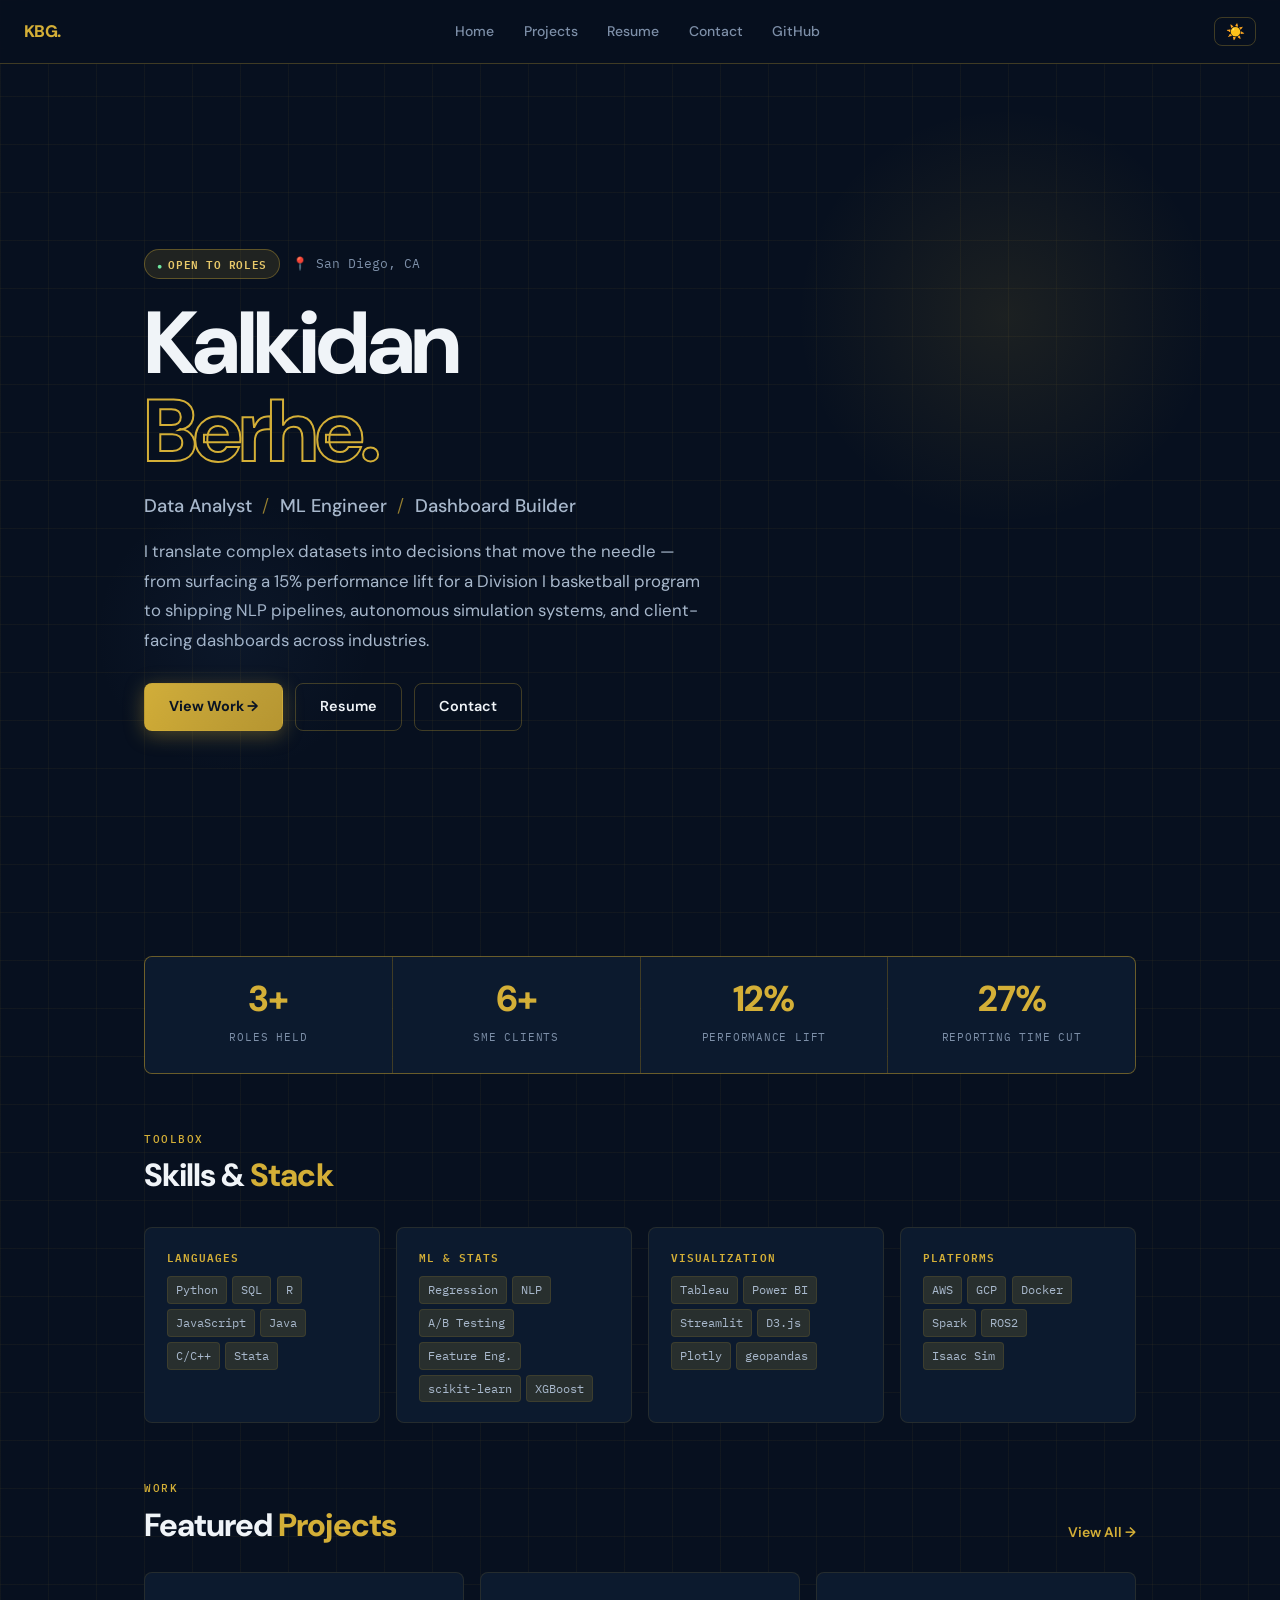
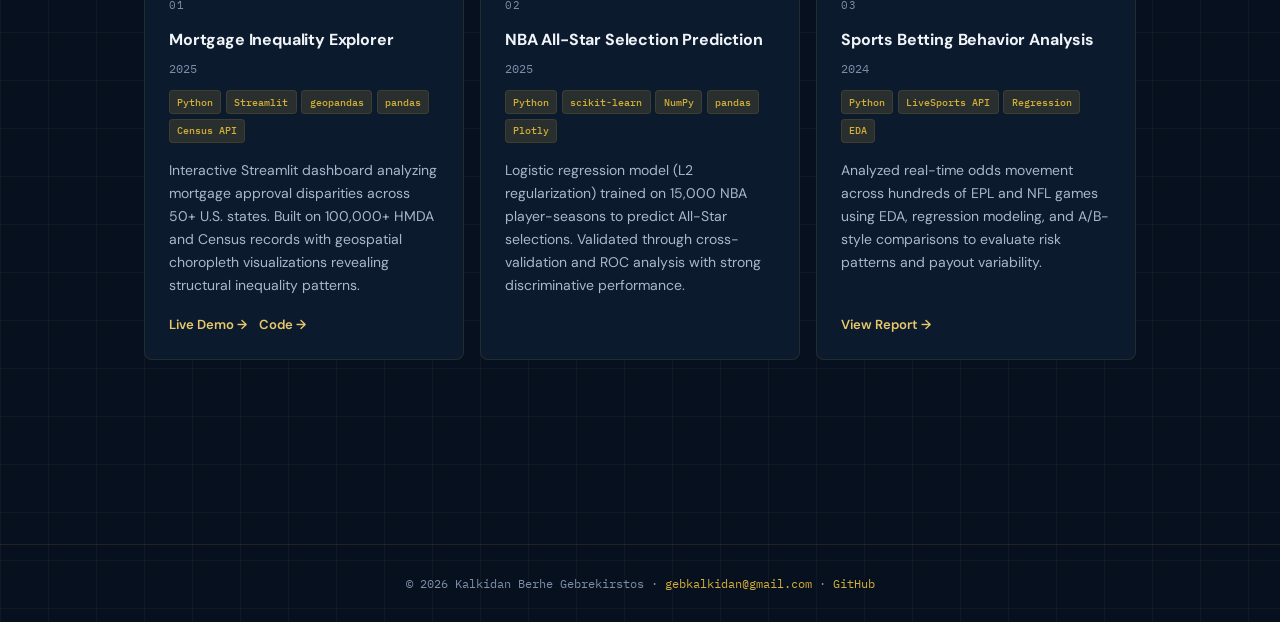
==== commit 2b14ab14: "color and everything" ====
--- a/index.html
+++ b/index.html
@@ -109,13 +109,13 @@
       <div class="section-header-row">
         <div>
           <p class="section-label">Work</p>
-          <h2 class="section-heading" style="margin-bottom:0">Featured <span>Projects</span></h2>
+          <h2 class="section-heading">Featured <span>Projects</span></h2>
         </div>
         <a href="projects/" class="view-all-link">View All →</a>
       </div>
 
       <div id="latest-projects" class="project-grid">
-        <p style="color:var(--muted)">Loading…</p>
+        <p class="empty-state">Loading…</p>
       </div>
     </section>
 
--- a/style.css
+++ b/style.css
@@ -1,31 +1,87 @@
-/* ── NEW PALETTE ── */
-@import url('https://fonts.googleapis.com/css2?family=Inter:wght@300;400;500;600;700;800;900&family=Fira+Code:wght@400;500&display=swap');
+@import url('https://fonts.googleapis.com/css2?family=DM+Sans:ital,opsz,wght@0,9..40,400;0,9..40,500;0,9..40,600;0,9..40,700;0,9..40,800&family=IBM+Plex+Mono:wght@400;500&display=swap');
+
+/* ── Dark (default): navy base, gold accents ── */
+:root,
+[data-theme="dark"] {
+  --bg:           #07101f;
+  --surface:      #0c1a2e;
+  --surface-2:    #122640;
+  --border:       rgba(212, 175, 55, 0.28);
+  --border-2:     rgba(212, 175, 55, 0.12);
+
+  --navy:         #0c1a2e;
+  --gold:         #d4af37;
+  --gold-light:   #e8c96a;
+  --gold-dim:     rgba(212, 175, 55, 0.14);
+
+  --accent:       var(--gold);
+  --accent-light: var(--gold-light);
+  --accent-dim:   var(--gold-dim);
+
+  --text:         #f0f4f8;
+  --muted:        #7d8fa8;
+  --muted-2:      #a8b8cc;
+
+  --nav-bg:       rgba(7, 16, 31, 0.92);
+  --grid-line:    rgba(212, 175, 55, 0.05);
+  --hero-glow:    rgba(212, 175, 55, 0.1);
+  --hero-glow-2:  rgba(74, 111, 165, 0.08);
+  --shadow:       0 8px 32px rgba(0, 0, 0, 0.35);
+  --glow:         0 0 32px rgba(212, 175, 55, 0.2);
+  --progress:     linear-gradient(90deg, #d4af37, #b8962e);
+  --btn-primary-bg: linear-gradient(135deg, #d4af37, #b8962e);
+  --btn-primary-text: #07101f;
+  --btn-primary-shadow: 0 4px 20px rgba(212, 175, 55, 0.35);
+  --link:         #e8c96a;
+  --badge-bg:     rgba(212, 175, 55, 0.12);
+  --badge-border: rgba(212, 175, 55, 0.35);
+  --badge-text:   var(--gold-light);
+  --available:    #6ee7a0;
+}
+
+/* ── Light: white base, navy outlines ── */
+[data-theme="light"] {
+  --bg:           #ffffff;
+  --surface:      #ffffff;
+  --surface-2:    #f5f7fa;
+  --border:       rgba(10, 37, 64, 0.45);
+  --border-2:     rgba(10, 37, 64, 0.18);
+
+  --navy:         #0a2540;
+  --gold:         #0a2540;
+  --gold-light:   #1a3d5c;
+  --gold-dim:     rgba(10, 37, 64, 0.06);
+
+  --accent:       #0a2540;
+  --accent-light: #1a3d5c;
+  --accent-dim:   rgba(10, 37, 64, 0.06);
+
+  --text:         #0a2540;
+  --muted:        #5a6d82;
+  --muted-2:      #3d5266;
+
+  --nav-bg:       rgba(255, 255, 255, 0.96);
+  --grid-line:    rgba(10, 37, 64, 0.06);
+  --hero-glow:    rgba(10, 37, 64, 0.04);
+  --hero-glow-2:  rgba(10, 37, 64, 0.03);
+  --shadow:       0 4px 24px rgba(10, 37, 64, 0.08);
+  --glow:         none;
+  --progress:     linear-gradient(90deg, #0a2540, #1a3d5c);
+  --btn-primary-bg: #0a2540;
+  --btn-primary-text: #ffffff;
+  --btn-primary-shadow: 0 4px 16px rgba(10, 37, 64, 0.2);
+  --link:         #1a3d5c;
+  --badge-bg:     rgba(10, 37, 64, 0.06);
+  --badge-border: rgba(10, 37, 64, 0.35);
+  --badge-text:   #0a2540;
+  --available:    #15803d;
+}
 
 :root {
-  --bg:        #07070f;
-  --surface:   #0e0e1c;
-  --surface-2: #141428;
-  --border:    rgba(124, 58, 237, 0.18);
-  --border-2:  rgba(124, 58, 237, 0.08);
-
-  --violet:       #7c3aed;
-  --violet-light: #a78bfa;
-  --cyan:         #22d3ee;
-  --cyan-dim:     rgba(34, 211, 238, 0.12);
-  --amber:        #fbbf24;
-
-  --text:      #f1f5f9;
-  --muted:     #64748b;
-  --muted-2:   #94a3b8;
-
-  --font:      'Inter', system-ui, sans-serif;
-  --mono:      'Fira Code', monospace;
-  --radius:    10px;
-  --nav-h:     60px;
-
-  --glow-v: 0 0 40px rgba(124, 58, 237, 0.25);
-  --glow-c: 0 0 40px rgba(34, 211, 238, 0.15);
-  --shadow: 0 4px 24px rgba(0, 0, 0, 0.4);
+  --font:   'DM Sans', system-ui, sans-serif;
+  --mono:   'IBM Plex Mono', monospace;
+  --radius: 8px;
+  --nav-h:  64px;
 }
 
 *, *::before, *::after { box-sizing: border-box; margin: 0; padding: 0; }
@@ -35,396 +91,903 @@
   font-family: var(--font);
   background: var(--bg);
   color: var(--text);
-  line-height: 1.6;
+  line-height: 1.65;
   min-height: 100vh;
   padding-top: var(--nav-h);
-  /* subtle grid texture */
   background-image:
-    linear-gradient(rgba(124,58,237,0.03) 1px, transparent 1px),
-    linear-gradient(90deg, rgba(124,58,237,0.03) 1px, transparent 1px);
-  background-size: 40px 40px;
+    linear-gradient(var(--grid-line) 1px, transparent 1px),
+    linear-gradient(90deg, var(--grid-line) 1px, transparent 1px);
+  background-size: 48px 48px;
+  transition: background-color 0.25s ease, color 0.25s ease;
 }
 
 /* ── Scroll progress ── */
 #progress-bar {
-  position: fixed; top: 0; left: 0; height: 2px; width: 0%;
-  background: linear-gradient(90deg, var(--violet), var(--cyan));
-  z-index: 9999; transition: width 0.1s linear;
-}
-
-/* ── NAV ── */
+  position: fixed;
+  top: 0;
+  left: 0;
+  height: 3px;
+  width: 0%;
+  background: var(--progress);
+  z-index: 9999;
+  transition: width 0.1s linear;
+}
+
+/* ── Nav ── */
 nav {
-  position: fixed; top: 0; left: 0; right: 0; height: var(--nav-h);
-  z-index: 100; padding: 0 2rem;
-  display: flex; justify-content: space-between; align-items: center;
-  background: rgba(7, 7, 15, 0.85);
-  backdrop-filter: blur(20px);
+  position: fixed;
+  top: 0;
+  left: 0;
+  right: 0;
+  height: var(--nav-h);
+  z-index: 100;
+  padding: 0 1.5rem;
+  display: flex;
+  justify-content: space-between;
+  align-items: center;
+  gap: 1rem;
+  background: var(--nav-bg);
+  backdrop-filter: blur(16px);
   border-bottom: 1px solid var(--border);
+  transition: background 0.25s ease, border-color 0.25s ease;
 }
 
 .nav-brand {
-  font-weight: 800; font-size: 1rem; letter-spacing: -0.02em;
-  background: linear-gradient(135deg, var(--violet-light), var(--cyan));
-  -webkit-background-clip: text; -webkit-text-fill-color: transparent;
-  background-clip: text;
-}
-
-nav ul { display: flex; gap: 0.1rem; list-style: none; }
+  font-weight: 800;
+  font-size: 1.05rem;
+  letter-spacing: -0.03em;
+  color: var(--accent);
+  flex-shrink: 0;
+}
+
+.nav-actions {
+  display: flex;
+  align-items: center;
+  gap: 0.5rem;
+}
+
+nav ul {
+  display: flex;
+  gap: 0.15rem;
+  list-style: none;
+}
+
 nav a {
-  text-decoration: none; color: var(--muted); font-weight: 500;
-  font-size: 0.85rem; padding: 0.4rem 0.8rem; border-radius: 6px;
+  text-decoration: none;
+  color: var(--muted);
+  font-weight: 500;
+  font-size: 0.875rem;
+  padding: 0.45rem 0.85rem;
+  border-radius: var(--radius);
   transition: color 0.2s, background 0.2s;
 }
-nav a:hover { color: var(--violet-light); background: rgba(124,58,237,0.08); }
-nav a.current { color: var(--violet-light); background: rgba(124,58,237,0.1); font-weight: 600; }
-
-#theme-btn {
-  background: none; border: 1px solid var(--border); color: var(--muted);
-  cursor: pointer; border-radius: 6px; padding: 0.35rem 0.6rem;
-  font-size: 0.9rem; transition: all 0.2s;
-}
-#theme-btn:hover { border-color: var(--violet); color: var(--violet-light); }
-
-/* ── Container ── */
-.container { max-width: 1060px; margin: 0 auto; padding: 0 1.5rem 6rem; }
-
-/* ── HERO ── */
+
+nav a:hover {
+  color: var(--accent);
+  background: var(--accent-dim);
+}
+
+nav a.current {
+  color: var(--accent);
+  background: var(--accent-dim);
+  font-weight: 600;
+}
+
+#theme-btn,
+#nav-toggle {
+  background: transparent;
+  border: 1px solid var(--border);
+  color: var(--muted);
+  cursor: pointer;
+  border-radius: var(--radius);
+  padding: 0.4rem 0.65rem;
+  font-size: 0.95rem;
+  line-height: 1;
+  transition: border-color 0.2s, color 0.2s;
+}
+
+#theme-btn:hover,
+#nav-toggle:hover {
+  border-color: var(--accent);
+  color: var(--accent);
+}
+
+#nav-toggle { display: none; }
+
+/* ── Layout ── */
+.container {
+  max-width: 1040px;
+  margin: 0 auto;
+  padding: 0 1.5rem 5rem;
+}
+
+/* ── Hero ── */
 .hero-section {
   min-height: calc(100vh - var(--nav-h));
-  display: flex; flex-direction: column; justify-content: center;
-  padding: 4rem 0 2rem;
+  display: flex;
+  flex-direction: column;
+  justify-content: center;
+  padding: 3rem 0 2rem;
   position: relative;
 }
 
 .hero-section::before {
   content: '';
-  position: absolute; top: 10%; right: -10%;
-  width: 500px; height: 500px; border-radius: 50%;
-  background: radial-gradient(circle, rgba(124,58,237,0.12) 0%, transparent 70%);
+  position: absolute;
+  top: 5%;
+  right: -8%;
+  width: 420px;
+  height: 420px;
+  border-radius: 50%;
+  background: radial-gradient(circle, var(--hero-glow) 0%, transparent 70%);
   pointer-events: none;
 }
+
 .hero-section::after {
   content: '';
-  position: absolute; bottom: 10%; left: -5%;
-  width: 300px; height: 300px; border-radius: 50%;
-  background: radial-gradient(circle, rgba(34,211,238,0.07) 0%, transparent 70%);
+  position: absolute;
+  bottom: 15%;
+  left: -5%;
+  width: 280px;
+  height: 280px;
+  border-radius: 50%;
+  background: radial-gradient(circle, var(--hero-glow-2) 0%, transparent 70%);
   pointer-events: none;
 }
 
 .hero-eyebrow {
-  display: flex; align-items: center; gap: 0.75rem;
-  margin-bottom: 1.5rem; flex-wrap: wrap;
-}
+  display: flex;
+  align-items: center;
+  gap: 0.75rem;
+  margin-bottom: 1.25rem;
+  flex-wrap: wrap;
+}
+
 .badge {
-  font-size: 0.72rem; font-weight: 600; font-family: var(--mono);
-  padding: 0.25rem 0.75rem; border-radius: 20px;
-  background: rgba(34,211,238,0.1); color: var(--cyan);
-  border: 1px solid rgba(34,211,238,0.25); letter-spacing: 0.04em;
-}
-.badge.available::before { content: '● '; color: #4ade80; font-size: 0.6rem; }
-.hero-loc { font-size: 0.82rem; color: var(--muted); font-family: var(--mono); }
+  font-size: 0.7rem;
+  font-weight: 600;
+  font-family: var(--mono);
+  padding: 0.3rem 0.75rem;
+  border-radius: 999px;
+  background: var(--badge-bg);
+  color: var(--badge-text);
+  border: 1px solid var(--badge-border);
+  letter-spacing: 0.05em;
+  text-transform: uppercase;
+}
+
+.badge.available::before {
+  content: '● ';
+  color: var(--available);
+  font-size: 0.55rem;
+}
+
+.hero-loc {
+  font-size: 0.8rem;
+  color: var(--muted);
+  font-family: var(--mono);
+}
 
 .hero-name {
-  font-size: clamp(3rem, 8vw, 6.5rem);
-  font-weight: 900; letter-spacing: -0.04em; line-height: 0.95;
-  margin-bottom: 1.25rem;
-}
+  font-size: clamp(2.75rem, 7vw, 5.5rem);
+  font-weight: 800;
+  letter-spacing: -0.04em;
+  line-height: 1;
+  margin-bottom: 1rem;
+}
+
 .hero-name .outline {
-  -webkit-text-stroke: 2px var(--violet-light);
-  -webkit-text-fill-color: transparent; color: transparent;
+  -webkit-text-stroke: 2px var(--accent);
+  -webkit-text-fill-color: transparent;
+  color: transparent;
 }
 
 .hero-role {
-  font-size: clamp(1rem, 2.5vw, 1.25rem); font-weight: 500;
-  color: var(--muted-2); margin-bottom: 1.25rem;
-  display: flex; align-items: center; gap: 0.75rem; flex-wrap: wrap;
-}
-.hero-role .sep { color: var(--violet); font-weight: 300; }
+  font-size: clamp(0.95rem, 2.2vw, 1.15rem);
+  font-weight: 500;
+  color: var(--muted-2);
+  margin-bottom: 1rem;
+  display: flex;
+  align-items: center;
+  gap: 0.65rem;
+  flex-wrap: wrap;
+}
+
+.hero-role .sep {
+  color: var(--accent);
+  font-weight: 300;
+  opacity: 0.7;
+}
 
 .hero-bio {
-  max-width: 580px; font-size: 1rem; color: var(--muted-2);
-  line-height: 1.75; margin-bottom: 2rem;
-}
-
-.hero-cta { display: flex; gap: 1rem; flex-wrap: wrap; }
+  max-width: 560px;
+  font-size: 1.05rem;
+  color: var(--muted-2);
+  line-height: 1.75;
+  margin-bottom: 1.75rem;
+}
+
+.hero-cta {
+  display: flex;
+  gap: 0.75rem;
+  flex-wrap: wrap;
+}
 
 /* ── Buttons ── */
 .btn-primary {
-  display: inline-flex; align-items: center; gap: 0.5rem;
-  padding: 0.75rem 1.75rem;
-  background: linear-gradient(135deg, var(--violet), #6d28d9);
-  color: #fff; font-weight: 700; font-size: 0.9rem;
-  text-decoration: none; border-radius: 8px;
-  border: none; cursor: pointer;
-  box-shadow: 0 0 20px rgba(124,58,237,0.35);
+  display: inline-flex;
+  align-items: center;
+  gap: 0.5rem;
+  padding: 0.7rem 1.5rem;
+  background: var(--btn-primary-bg);
+  color: var(--btn-primary-text);
+  font-weight: 700;
+  font-size: 0.9rem;
+  text-decoration: none;
+  border-radius: var(--radius);
+  border: 1px solid transparent;
+  cursor: pointer;
+  box-shadow: var(--btn-primary-shadow);
   transition: transform 0.2s, box-shadow 0.2s, opacity 0.2s;
-  letter-spacing: 0.01em;
-}
-.btn-primary:hover { transform: translateY(-2px); box-shadow: 0 0 32px rgba(124,58,237,0.5); }
+}
+
+.btn-primary:hover {
+  transform: translateY(-2px);
+  opacity: 0.95;
+}
 
 .btn-ghost {
-  display: inline-flex; align-items: center; gap: 0.5rem;
-  padding: 0.75rem 1.75rem; color: var(--text); font-weight: 600;
-  font-size: 0.9rem; text-decoration: none; border-radius: 8px;
-  border: 1px solid var(--border); background: transparent;
+  display: inline-flex;
+  align-items: center;
+  gap: 0.5rem;
+  padding: 0.7rem 1.5rem;
+  color: var(--text);
+  font-weight: 600;
+  font-size: 0.9rem;
+  text-decoration: none;
+  border-radius: var(--radius);
+  border: 1px solid var(--border);
+  background: transparent;
   transition: border-color 0.2s, color 0.2s, background 0.2s;
 }
-.btn-ghost:hover { border-color: var(--violet); color: var(--violet-light); background: rgba(124,58,237,0.06); }
-
-/* ── Metrics Strip ── */
+
+.btn-ghost:hover {
+  border-color: var(--accent);
+  color: var(--accent);
+  background: var(--accent-dim);
+}
+
+.btn-download {
+  display: inline-flex;
+  align-items: center;
+  gap: 0.5rem;
+  padding: 0.55rem 1.1rem;
+  background: transparent;
+  color: var(--text);
+  font-weight: 600;
+  font-size: 0.85rem;
+  text-decoration: none;
+  border-radius: var(--radius);
+  border: 1px solid var(--border);
+  transition: border-color 0.2s, color 0.2s, background 0.2s;
+  white-space: nowrap;
+}
+
+.btn-download:hover {
+  border-color: var(--accent);
+  color: var(--accent);
+  background: var(--accent-dim);
+}
+
+/* ── Metrics ── */
 .metrics-strip {
-  display: grid; grid-template-columns: repeat(4, 1fr);
-  gap: 1px; margin: 4rem 0;
-  border: 1px solid var(--border); border-radius: var(--radius);
-  overflow: hidden; background: var(--border);
-}
+  display: grid;
+  grid-template-columns: repeat(4, 1fr);
+  gap: 1px;
+  margin: 3.5rem 0;
+  border: 1px solid var(--border);
+  border-radius: var(--radius);
+  overflow: hidden;
+  background: var(--border);
+}
+
 .metric-cell {
-  background: var(--surface); padding: 1.75rem 1.5rem; text-align: center;
+  background: var(--surface);
+  padding: 1.5rem 1.25rem;
+  text-align: center;
   transition: background 0.2s;
 }
-.metric-cell:hover { background: var(--surface-2); }
+
+.metric-cell:hover {
+  background: var(--surface-2);
+}
+
 .metric-num {
-  font-size: 2.5rem; font-weight: 900; letter-spacing: -0.04em;
-  color: var(--amber); display: block; line-height: 1;
-  margin-bottom: 0.4rem; font-variant-numeric: tabular-nums;
-}
-.metric-label { font-size: 0.75rem; color: var(--muted); font-family: var(--mono); text-transform: uppercase; letter-spacing: 0.06em; }
-
-@media (max-width: 600px) { .metrics-strip { grid-template-columns: repeat(2, 1fr); } }
-
-/* ── Section labels ── */
+  font-size: 2.25rem;
+  font-weight: 800;
+  letter-spacing: -0.03em;
+  color: var(--accent);
+  display: block;
+  line-height: 1;
+  margin-bottom: 0.35rem;
+  font-variant-numeric: tabular-nums;
+}
+
+.metric-label {
+  font-size: 0.7rem;
+  color: var(--muted);
+  font-family: var(--mono);
+  text-transform: uppercase;
+  letter-spacing: 0.07em;
+}
+
+/* ── Sections ── */
 .section-label {
-  font-family: var(--mono); font-size: 0.72rem; font-weight: 500;
-  text-transform: uppercase; letter-spacing: 0.12em;
-  color: var(--violet-light); margin-bottom: 0.75rem;
-  display: flex; align-items: center; gap: 0.5rem;
-}
-.section-label::before { content: '//'; color: var(--muted); }
+  font-family: var(--mono);
+  font-size: 0.7rem;
+  font-weight: 500;
+  text-transform: uppercase;
+  letter-spacing: 0.14em;
+  color: var(--accent);
+  margin-bottom: 0.5rem;
+}
 
 .section-heading {
-  font-size: clamp(1.6rem, 3vw, 2.25rem); font-weight: 800;
-  letter-spacing: -0.03em; margin-bottom: 2.5rem; line-height: 1.15;
-}
-.section-heading span { color: var(--violet-light); }
-
-/* ── Skills section ── */
-.skills-section { margin: 4rem 0; }
+  font-size: clamp(1.5rem, 3vw, 2rem);
+  font-weight: 800;
+  letter-spacing: -0.03em;
+  margin-bottom: 2rem;
+  line-height: 1.2;
+}
+
+.section-heading span,
+.page-title span,
+.accent {
+  color: var(--accent);
+}
+
+.section-header-row {
+  display: flex;
+  justify-content: space-between;
+  align-items: flex-end;
+  margin-bottom: 1.75rem;
+  gap: 1rem;
+}
+
+.section-header-row .section-heading {
+  margin-bottom: 0;
+}
+
+.view-all-link {
+  color: var(--accent);
+  text-decoration: none;
+  font-size: 0.875rem;
+  font-weight: 600;
+  display: flex;
+  align-items: center;
+  gap: 0.25rem;
+  white-space: nowrap;
+  transition: gap 0.2s;
+}
+
+.view-all-link:hover {
+  gap: 0.5rem;
+}
+
+/* ── Skills ── */
+.skills-section,
+.projects-section,
+.resume-section {
+  margin: 3.5rem 0;
+}
 
 .skills-grid {
-  display: grid; grid-template-columns: repeat(auto-fill, minmax(240px, 1fr));
+  display: grid;
+  grid-template-columns: repeat(auto-fill, minmax(220px, 1fr));
   gap: 1rem;
 }
+
 .skill-card {
-  background: var(--surface); border: 1px solid var(--border-2);
-  border-radius: var(--radius); padding: 1.25rem 1.5rem;
+  background: var(--surface);
+  border: 1px solid var(--border-2);
+  border-radius: var(--radius);
+  padding: 1.25rem 1.35rem;
   transition: border-color 0.2s, transform 0.2s;
 }
-.skill-card:hover { border-color: var(--border); transform: translateY(-2px); }
+
+.skill-card:hover {
+  border-color: var(--border);
+  transform: translateY(-2px);
+}
+
 .skill-card h4 {
-  font-size: 0.72rem; font-family: var(--mono); font-weight: 600;
-  text-transform: uppercase; letter-spacing: 0.1em; color: var(--violet-light);
+  font-size: 0.68rem;
+  font-family: var(--mono);
+  font-weight: 600;
+  text-transform: uppercase;
+  letter-spacing: 0.1em;
+  color: var(--accent);
+  margin-bottom: 0.65rem;
+}
+
+.skill-tags {
+  display: flex;
+  flex-wrap: wrap;
+  gap: 0.35rem;
+}
+
+.skill-tag {
+  font-size: 0.72rem;
+  padding: 0.2rem 0.5rem;
+  border-radius: 4px;
+  background: var(--accent-dim);
+  color: var(--muted-2);
+  border: 1px solid var(--border-2);
+  font-family: var(--mono);
+}
+
+/* ── Project cards ── */
+.project-grid {
+  display: grid;
+  grid-template-columns: repeat(auto-fill, minmax(300px, 1fr));
+  gap: 1rem;
+}
+
+.card {
+  background: var(--surface);
+  border: 1px solid var(--border-2);
+  border-radius: var(--radius);
+  padding: 1.5rem;
+  display: flex;
+  flex-direction: column;
+  transition: border-color 0.2s, transform 0.2s, box-shadow 0.2s;
+}
+
+.card:hover {
+  border-color: var(--border);
+  transform: translateY(-3px);
+  box-shadow: var(--shadow);
+}
+
+.card-num {
+  font-family: var(--mono);
+  font-size: 0.68rem;
+  color: var(--muted);
   margin-bottom: 0.75rem;
-}
-.skill-tags { display: flex; flex-wrap: wrap; gap: 0.4rem; }
-.skill-tag {
-  font-size: 0.75rem; padding: 0.2rem 0.55rem; border-radius: 4px;
-  background: rgba(124,58,237,0.1); color: var(--muted-2);
-  border: 1px solid var(--border-2); font-family: var(--mono);
-}
-
-/* ── Projects grid ── */
-.projects-section { margin: 4rem 0; }
-
-.section-header-row {
-  display: flex; justify-content: space-between; align-items: flex-end;
-  margin-bottom: 2rem; gap: 1rem;
-}
-.view-all-link {
-  color: var(--violet-light); text-decoration: none; font-size: 0.85rem;
-  font-weight: 600; display: flex; align-items: center; gap: 0.3rem;
-  white-space: nowrap; transition: gap 0.2s;
-}
-.view-all-link:hover { gap: 0.55rem; }
-
-.project-grid {
-  display: grid; grid-template-columns: repeat(auto-fill, minmax(320px, 1fr));
+  letter-spacing: 0.08em;
+}
+
+.card h3 {
+  font-size: 1rem;
+  font-weight: 700;
+  margin-bottom: 0.35rem;
+  letter-spacing: -0.01em;
+}
+
+.card .meta {
+  font-size: 0.72rem;
+  color: var(--muted);
+  font-family: var(--mono);
+  margin-bottom: 0.75rem;
+}
+
+.card p {
+  font-size: 0.875rem;
+  color: var(--muted-2);
+  line-height: 1.65;
+  flex-grow: 1;
+  margin-bottom: 1rem;
+}
+
+.tags {
+  display: flex;
+  flex-wrap: wrap;
+  gap: 0.3rem;
+  margin-bottom: 1rem;
+}
+
+.tag {
+  font-size: 0.65rem;
+  font-family: var(--mono);
+  font-weight: 500;
+  padding: 0.15rem 0.45rem;
+  border-radius: 4px;
+  background: var(--accent-dim);
+  color: var(--accent);
+  border: 1px solid var(--border-2);
+}
+
+.card .links {
+  margin-top: auto;
+  display: flex;
+  flex-wrap: wrap;
+  gap: 0.75rem;
+}
+
+.card a {
+  color: var(--link);
+  text-decoration: none;
+  font-weight: 600;
+  font-size: 0.82rem;
+  transition: opacity 0.2s;
+}
+
+.card a:hover {
+  opacity: 0.8;
+}
+
+.empty-state {
+  color: var(--muted);
+  grid-column: 1 / -1;
+  text-align: center;
+  padding: 2rem;
+}
+
+/* ── Timeline ── */
+.timeline {
+  position: relative;
+  padding-left: 1.75rem;
+}
+
+.timeline::before {
+  content: '';
+  position: absolute;
+  left: 0;
+  top: 6px;
+  bottom: 0;
+  width: 1px;
+  background: linear-gradient(180deg, var(--accent), transparent);
+}
+
+.timeline-item {
+  position: relative;
+  margin-bottom: 1.5rem;
+  padding: 1.35rem 1.5rem;
+  background: var(--surface);
+  border: 1px solid var(--border-2);
+  border-radius: var(--radius);
+  transition: border-color 0.2s;
+}
+
+.timeline-item::before {
+  content: '';
+  position: absolute;
+  left: -2.1rem;
+  top: 1.45rem;
+  width: 9px;
+  height: 9px;
+  border-radius: 50%;
+  background: var(--accent);
+  border: 2px solid var(--bg);
+  box-shadow: 0 0 0 2px var(--accent-dim);
+}
+
+.timeline-item:hover {
+  border-color: var(--border);
+}
+
+.timeline-item.current::before {
+  box-shadow: 0 0 10px var(--accent);
+}
+
+.tl-header {
+  display: flex;
+  justify-content: space-between;
+  align-items: flex-start;
+  flex-wrap: wrap;
+  gap: 0.5rem;
+  margin-bottom: 0.15rem;
+}
+
+.tl-company {
+  font-weight: 700;
+  font-size: 0.975rem;
+}
+
+.tl-date {
+  font-size: 0.7rem;
+  font-family: var(--mono);
+  color: var(--accent);
+  font-weight: 500;
+}
+
+.tl-role {
+  font-size: 0.8rem;
+  color: var(--muted);
+  margin-bottom: 0.75rem;
+  font-weight: 500;
+}
+
+.tl-bullets {
+  padding-left: 1.1rem;
+  display: flex;
+  flex-direction: column;
+  gap: 0.3rem;
+}
+
+.tl-bullets li {
+  font-size: 0.875rem;
+  color: var(--muted-2);
+  line-height: 1.6;
+}
+
+.tl-bullets li strong {
+  color: var(--text);
+  font-weight: 600;
+}
+
+/* ── Resume helpers ── */
+.page-header-row {
+  display: flex;
+  justify-content: space-between;
+  align-items: center;
+  margin: 2.5rem 0 2rem;
+  flex-wrap: wrap;
   gap: 1rem;
 }
 
-.card {
-  background: var(--surface); border: 1px solid var(--border-2);
-  border-radius: var(--radius); padding: 1.75rem;
-  display: flex; flex-direction: column;
-  transition: border-color 0.25s, transform 0.25s, box-shadow 0.25s;
-  position: relative; overflow: hidden;
-}
-.card::before {
-  content: ''; position: absolute; top: 0; left: 0; right: 0; height: 1px;
-  background: linear-gradient(90deg, var(--violet), var(--cyan));
-  opacity: 0; transition: opacity 0.25s;
-}
-.card:hover { border-color: var(--border); transform: translateY(-4px); box-shadow: var(--shadow); }
-.card:hover::before { opacity: 1; }
-
-.card-num {
-  font-family: var(--mono); font-size: 0.7rem; color: var(--muted);
-  margin-bottom: 1rem; letter-spacing: 0.06em;
-}
-.card h3 { font-size: 1rem; font-weight: 700; margin-bottom: 0.5rem; letter-spacing: -0.01em; }
-.card .meta { font-size: 0.75rem; color: var(--muted); font-family: var(--mono); margin-bottom: 0.85rem; }
-.card p { font-size: 0.875rem; color: var(--muted-2); line-height: 1.7; flex-grow: 1; margin-bottom: 1.25rem; }
-
-.tags { display: flex; flex-wrap: wrap; gap: 0.35rem; margin-bottom: 1.1rem; }
-.tag {
-  font-size: 0.68rem; font-family: var(--mono); font-weight: 500;
-  padding: 0.18rem 0.5rem; border-radius: 4px;
-  background: rgba(124,58,237,0.1); color: var(--violet-light);
-  border: 1px solid rgba(124,58,237,0.2);
-}
-
-.card .links { margin-top: auto; display: flex; flex-wrap: wrap; gap: 0.75rem; }
-.card a {
-  color: var(--cyan); text-decoration: none; font-weight: 600;
-  font-size: 0.82rem; transition: opacity 0.2s;
-}
-.card a:hover { opacity: 0.75; }
-
-/* ── Experience Timeline ── */
-.timeline { position: relative; padding-left: 2rem; }
-.timeline::before {
-  content: ''; position: absolute; left: 0; top: 8px; bottom: 0;
-  width: 1px; background: linear-gradient(180deg, var(--violet), transparent);
-}
-
-.timeline-item {
-  position: relative; margin-bottom: 2.5rem;
-  padding: 1.5rem; background: var(--surface);
-  border: 1px solid var(--border-2); border-radius: var(--radius);
-  transition: border-color 0.2s, transform 0.2s;
-}
-.timeline-item::before {
-  content: ''; position: absolute; left: -2.45rem; top: 1.6rem;
-  width: 10px; height: 10px; border-radius: 50%;
-  background: var(--violet); border: 2px solid var(--bg);
-  box-shadow: 0 0 8px var(--violet);
-}
-.timeline-item:hover { border-color: var(--border); transform: translateX(4px); }
-.timeline-item.current::before { background: var(--cyan); box-shadow: 0 0 8px var(--cyan); }
-
-.tl-header { display: flex; justify-content: space-between; align-items: flex-start; flex-wrap: wrap; gap: 0.5rem; margin-bottom: 0.2rem; }
-.tl-company { font-weight: 700; font-size: 1rem; }
-.tl-date { font-size: 0.72rem; font-family: var(--mono); color: var(--violet-light); font-weight: 500; }
-.tl-role { font-size: 0.82rem; color: var(--muted); margin-bottom: 0.9rem; font-weight: 500; }
-.tl-bullets { padding-left: 1rem; display: flex; flex-direction: column; gap: 0.35rem; }
-.tl-bullets li { font-size: 0.875rem; color: var(--muted-2); line-height: 1.6; }
-.tl-bullets li strong { color: var(--text); font-weight: 600; }
-
-/* ── Resume page ── */
-.resume-section { margin-bottom: 3.5rem; }
-
-/* ── Search / Projects page ── */
-.search-wrap { position: relative; margin-bottom: 2rem; }
+.page-header-row .page-title {
+  margin: 0;
+}
+
+.summary-card {
+  background: var(--surface);
+  border: 1px solid var(--border);
+  border-radius: var(--radius);
+  padding: 1.35rem 1.5rem;
+  border-left: 3px solid var(--accent);
+}
+
+.summary-card p {
+  color: var(--muted-2);
+  font-size: 0.95rem;
+  line-height: 1.75;
+}
+
+.summary-card strong {
+  color: var(--text);
+  font-weight: 600;
+}
+
+/* ── Search ── */
+.search-wrap {
+  position: relative;
+  margin-bottom: 1.75rem;
+}
+
 .search-wrap::before {
-  content: '⌕'; position: absolute; left: 1rem; top: 50%;
-  transform: translateY(-50%); color: var(--muted); font-size: 1.1rem;
+  content: '⌕';
+  position: absolute;
+  left: 1rem;
+  top: 50%;
+  transform: translateY(-50%);
+  color: var(--muted);
+  font-size: 1rem;
   pointer-events: none;
 }
-input[type="search"], .search-bar {
-  width: 100%; padding: 0.85rem 1rem 0.85rem 2.75rem;
-  border: 1px solid var(--border); border-radius: var(--radius);
-  background: var(--surface); color: var(--text);
-  font-family: var(--font); font-size: 0.95rem; outline: none;
+
+input[type="search"],
+.search-bar {
+  width: 100%;
+  padding: 0.8rem 1rem 0.8rem 2.6rem;
+  border: 1px solid var(--border);
+  border-radius: var(--radius);
+  background: var(--surface);
+  color: var(--text);
+  font-family: var(--font);
+  font-size: 0.95rem;
+  outline: none;
   transition: border-color 0.2s, box-shadow 0.2s;
 }
-input[type="search"]:focus, .search-bar:focus {
-  border-color: var(--violet); box-shadow: 0 0 0 3px rgba(124,58,237,0.12);
+
+input[type="search"]:focus,
+.search-bar:focus {
+  border-color: var(--accent);
+  box-shadow: 0 0 0 3px var(--accent-dim);
 }
 
 /* ── Contact ── */
 .contact-wrap {
-  max-width: 520px; margin: 2rem auto 0;
-  background: var(--surface); border: 1px solid var(--border);
-  border-radius: 16px; padding: 2.5rem; box-shadow: var(--glow-v);
-}
-.contact-wrap h1 { font-size: 1.8rem; font-weight: 900; letter-spacing: -0.03em; margin-bottom: 0.5rem; }
-.contact-wrap .subtitle { color: var(--muted-2); font-size: 0.9rem; margin-bottom: 2rem; }
-
-form.contact { display: flex; flex-direction: column; gap: 1rem; }
+  max-width: 480px;
+  margin: 2rem auto 0;
+  background: var(--surface);
+  border: 1px solid var(--border);
+  border-radius: calc(var(--radius) + 4px);
+  padding: 2.25rem;
+  box-shadow: var(--shadow);
+}
+
+.contact-wrap h1 {
+  font-size: 1.75rem;
+  font-weight: 800;
+  letter-spacing: -0.03em;
+  margin-bottom: 0.4rem;
+}
+
+.contact-wrap .subtitle {
+  color: var(--muted-2);
+  font-size: 0.9rem;
+  margin-bottom: 1.75rem;
+}
+
+form.contact {
+  display: flex;
+  flex-direction: column;
+  gap: 0.9rem;
+}
+
 form.contact label {
-  font-size: 0.72rem; font-weight: 600; color: var(--muted);
-  text-transform: uppercase; letter-spacing: 0.08em; display: block; margin-bottom: 0.35rem;
-  font-family: var(--mono);
-}
-form.contact input, form.contact textarea {
-  width: 100%; padding: 0.8rem 1rem;
-  border: 1px solid var(--border); border-radius: 8px;
-  background: var(--surface-2); color: var(--text);
-  font-family: var(--font); font-size: 0.9rem; outline: none;
+  font-size: 0.68rem;
+  font-weight: 600;
+  color: var(--muted);
+  text-transform: uppercase;
+  letter-spacing: 0.08em;
+  display: block;
+  margin-bottom: 0.3rem;
+  font-family: var(--mono);
+}
+
+form.contact input,
+form.contact textarea {
+  width: 100%;
+  padding: 0.75rem 0.9rem;
+  border: 1px solid var(--border);
+  border-radius: var(--radius);
+  background: var(--surface-2);
+  color: var(--text);
+  font-family: var(--font);
+  font-size: 0.9rem;
+  outline: none;
   transition: border-color 0.2s, box-shadow 0.2s;
 }
-form.contact input:focus, form.contact textarea:focus {
-  border-color: var(--violet); box-shadow: 0 0 0 3px rgba(124,58,237,0.1);
-}
-form.contact textarea { resize: vertical; min-height: 120px; }
-form.contact .field { display: flex; flex-direction: column; }
+
+form.contact input:focus,
+form.contact textarea:focus {
+  border-color: var(--accent);
+  box-shadow: 0 0 0 3px var(--accent-dim);
+}
+
+form.contact textarea {
+  resize: vertical;
+  min-height: 110px;
+}
+
+form.contact .field {
+  display: flex;
+  flex-direction: column;
+}
+
 form.contact button[type="submit"] {
-  padding: 0.85rem; background: linear-gradient(135deg, var(--violet), #6d28d9);
-  color: white; font-family: var(--font); font-weight: 700; font-size: 0.9rem;
-  border: none; border-radius: 8px; cursor: pointer;
-  box-shadow: 0 0 20px rgba(124,58,237,0.3);
-  transition: opacity 0.2s, transform 0.2s; margin-top: 0.5rem;
-}
-form.contact button:hover { opacity: 0.9; transform: translateY(-1px); }
+  padding: 0.8rem;
+  background: var(--btn-primary-bg);
+  color: var(--btn-primary-text);
+  font-family: var(--font);
+  font-weight: 700;
+  font-size: 0.9rem;
+  border: none;
+  border-radius: var(--radius);
+  cursor: pointer;
+  box-shadow: var(--btn-primary-shadow);
+  transition: opacity 0.2s, transform 0.2s;
+  margin-top: 0.25rem;
+}
+
+form.contact button:hover {
+  opacity: 0.92;
+  transform: translateY(-1px);
+}
 
 .contact-links {
-  display: flex; gap: 1rem; margin-top: 1.5rem; padding-top: 1.5rem;
-  border-top: 1px solid var(--border); justify-content: center; flex-wrap: wrap;
-}
+  display: flex;
+  gap: 0.85rem;
+  margin-top: 1.35rem;
+  padding-top: 1.35rem;
+  border-top: 1px solid var(--border-2);
+  justify-content: center;
+  flex-wrap: wrap;
+}
+
 .contact-links a {
-  color: var(--muted); text-decoration: none; font-size: 0.82rem; font-weight: 500;
-  display: flex; align-items: center; gap: 0.4rem; transition: color 0.2s;
-}
-.contact-links a:hover { color: var(--violet-light); }
+  color: var(--muted);
+  text-decoration: none;
+  font-size: 0.8rem;
+  font-weight: 500;
+  transition: color 0.2s;
+}
+
+.contact-links a:hover {
+  color: var(--accent);
+}
 
 /* ── Page title ── */
 .page-title {
-  font-size: clamp(1.8rem, 4vw, 2.5rem); font-weight: 900;
-  letter-spacing: -0.04em; margin: 3rem 0 2rem; line-height: 1;
-}
-.page-title span { color: var(--violet-light); }
-
-/* ── Skill section on resume ── */
-.skill-row { display: flex; flex-direction: column; gap: 0.5rem; }
-.skill-row li { font-size: 0.875rem; color: var(--muted-2); line-height: 1.6; }
-.skill-row li strong { color: var(--violet-light); font-weight: 600; }
+  font-size: clamp(1.75rem, 4vw, 2.25rem);
+  font-weight: 800;
+  letter-spacing: -0.03em;
+  margin: 2.5rem 0 1.75rem;
+  line-height: 1.1;
+}
 
 /* ── Reveal ── */
-.reveal { opacity: 0; transform: translateY(20px); transition: opacity 0.5s ease, transform 0.5s ease; }
-.reveal.visible { opacity: 1; transform: none; }
-.reveal-left { opacity: 0; transform: translateX(-20px); transition: opacity 0.5s ease, transform 0.5s ease; }
-.reveal-left.visible { opacity: 1; transform: none; }
+.reveal {
+  opacity: 0;
+  transform: translateY(16px);
+  transition: opacity 0.45s ease, transform 0.45s ease;
+}
+
+.reveal.visible {
+  opacity: 1;
+  transform: none;
+}
+
+.reveal-left {
+  opacity: 0;
+  transform: translateX(-16px);
+  transition: opacity 0.45s ease, transform 0.45s ease;
+}
+
+.reveal-left.visible {
+  opacity: 1;
+  transform: none;
+}
 
 /* ── Footer ── */
 footer {
-  text-align: center; padding: 2rem 1.5rem; color: var(--muted);
-  font-size: 0.8rem; border-top: 1px solid var(--border); margin-top: 4rem;
-  font-family: var(--mono);
-}
-footer a { color: var(--violet-light); text-decoration: none; }
-
-/* ── Download btn ── */
-.btn-download {
-  display: inline-flex; align-items: center; gap: 0.5rem;
-  padding: 0.6rem 1.2rem; background: var(--surface);
-  color: var(--text); font-weight: 600; font-size: 0.85rem;
-  text-decoration: none; border-radius: 8px;
-  border: 1px solid var(--border); transition: border-color 0.2s, color 0.2s;
-}
-.btn-download:hover { border-color: var(--violet); color: var(--violet-light); }
-
-/* ── Responsive ── */
-@media (max-width: 640px) {
-  .hero-name { font-size: clamp(2.5rem, 12vw, 4rem); }
-  nav ul { display: none; }
-  .project-grid { grid-template-columns: 1fr; }
-}
+  text-align: center;
+  padding: 1.75rem 1.5rem;
+  color: var(--muted);
+  font-size: 0.78rem;
+  border-top: 1px solid var(--border-2);
+  margin-top: 3rem;
+  font-family: var(--mono);
+}
+
+footer a {
+  color: var(--accent);
+  text-decoration: none;
+}
+
+footer a:hover {
+  text-decoration: underline;
+}
+
+/* ── Mobile nav ── */
+@media (max-width: 720px) {
+  #nav-toggle {
+    display: block;
+  }
+
+  nav ul {
+    display: none;
+    position: absolute;
+    top: var(--nav-h);
+    left: 0;
+    right: 0;
+    flex-direction: column;
+    background: var(--nav-bg);
+    border-bottom: 1px solid var(--border);
+    padding: 0.75rem 1rem 1rem;
+    gap: 0.15rem;
+  }
+
+  nav.nav-open ul {
+    display: flex;
+  }
+
+  nav ul a {
+    display: block;
+    padding: 0.65rem 0.85rem;
+  }
+
+  .metrics-strip {
+    grid-template-columns: repeat(2, 1fr);
+  }
+
+  .project-grid {
+    grid-template-columns: 1fr;
+  }
+
+  .hero-name {
+    font-size: clamp(2.25rem, 11vw, 3.5rem);
+  }
+}
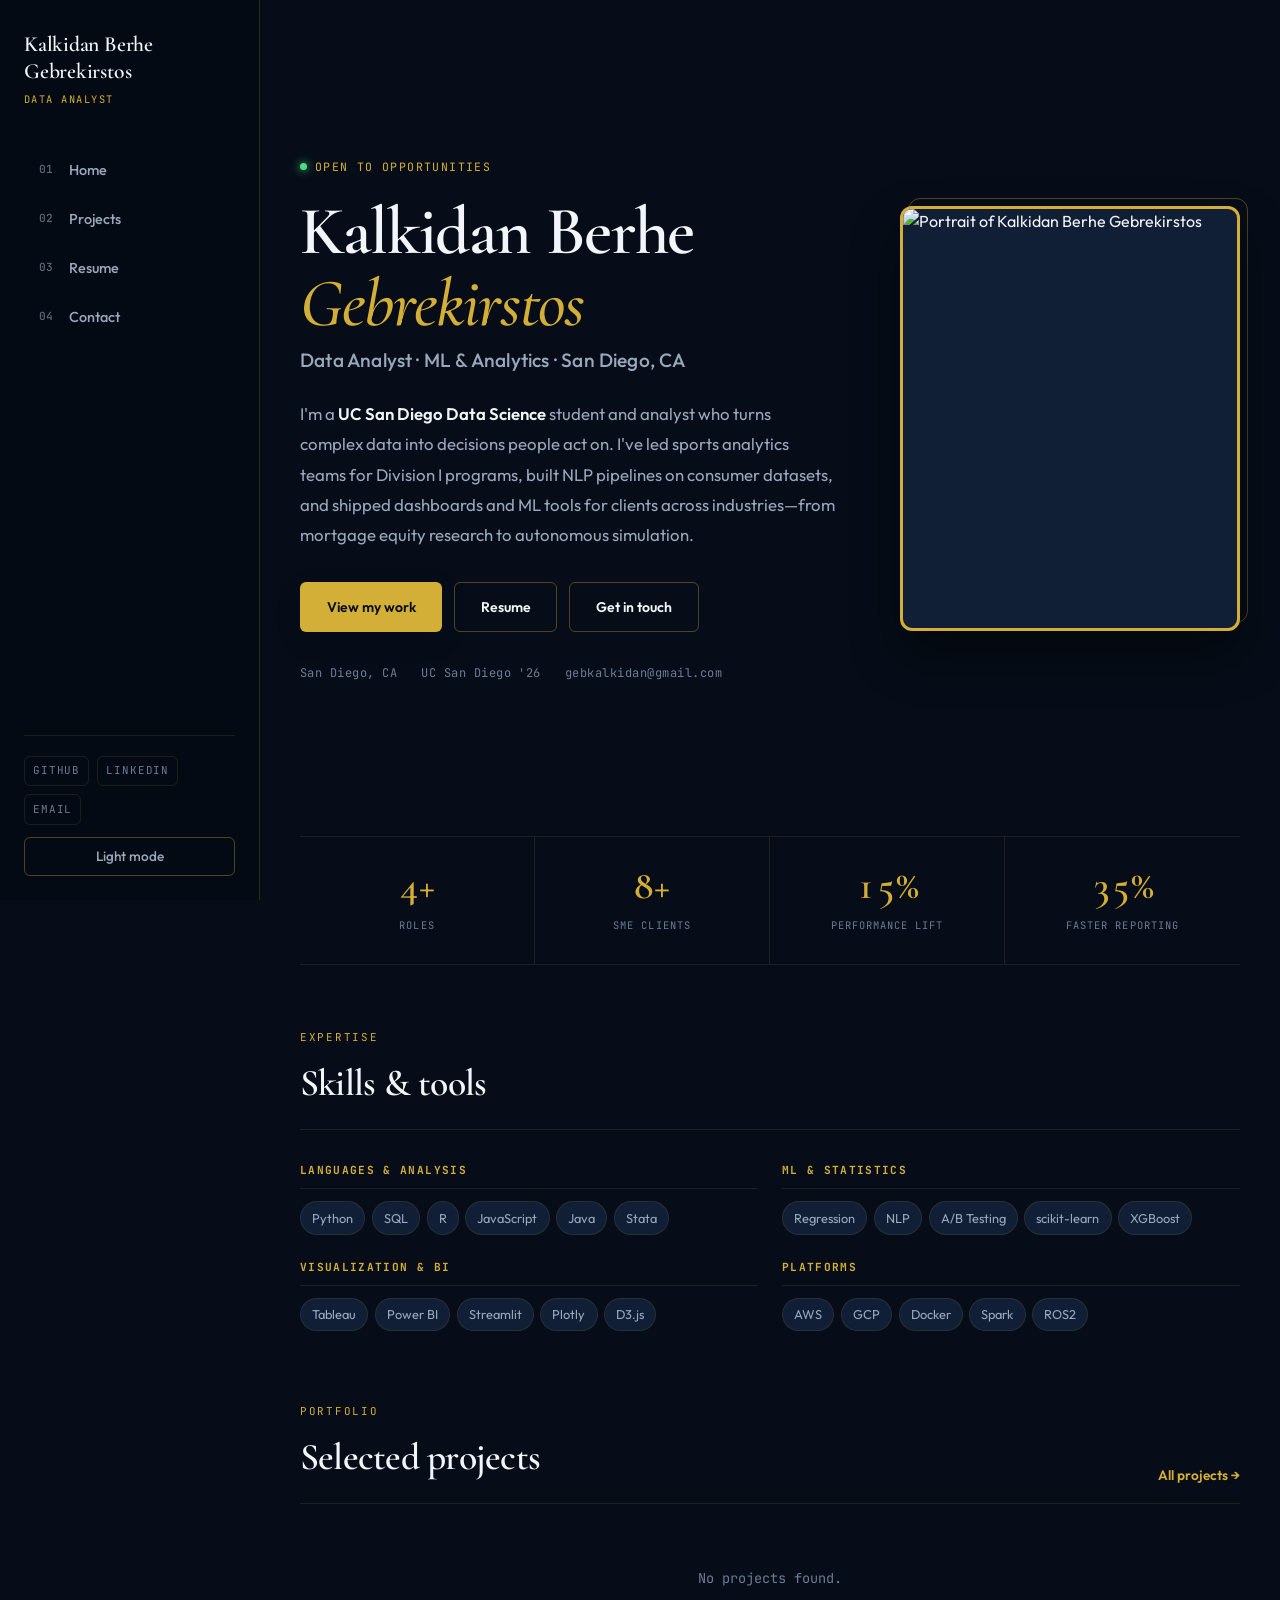
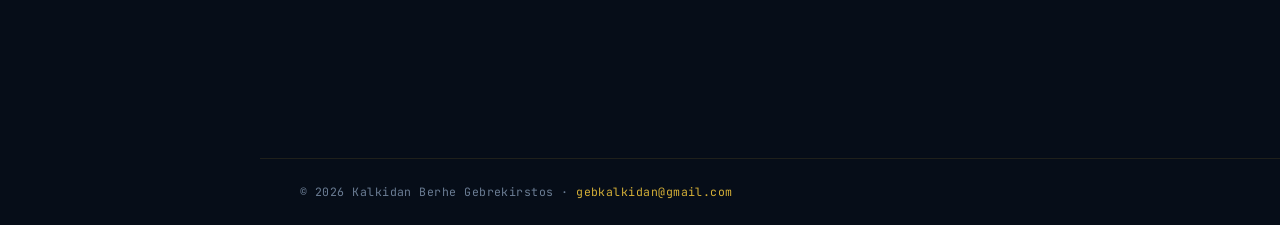
==== commit 003b6315: "rrre" ====
--- a/index.html
+++ b/index.html
@@ -3,123 +3,140 @@
 <head>
   <meta charset="utf-8" />
   <meta name="viewport" content="width=device-width,initial-scale=1" />
-  <meta name="description" content="Kalkidan Berhe Gebrekirstos — Data Analyst. ML pipelines, production dashboards, NLP, and sports analytics." />
-  <title>Kalkidan Berhe Gebrekirstos — Data Analyst</title>
+  <meta name="description" content="Kalkidan Berhe Gebrekirstos — Data Analyst and UC San Diego Data Science student. Sports analytics, ML pipelines, dashboards, and NLP." />
+  <title>Kalkidan Berhe Gebrekirstos</title>
   <link rel="stylesheet" href="style.css">
   <script type="module" src="global.js"></script>
 </head>
 <body>
-  <main class="container">
+  <div class="site-main">
+    <main class="container">
 
-    <!-- HERO -->
-    <section class="hero-section reveal">
-      <div class="hero-eyebrow">
-        <span class="badge available">Open to Roles</span>
-        <span class="hero-loc">📍 San Diego, CA</span>
+      <section class="intro reveal">
+        <div class="intro-content">
+          <p class="intro-status">Open to opportunities</p>
+
+          <h1>Kalkidan Berhe<br><em>Gebrekirstos</em></h1>
+
+          <p class="intro-tagline">Data Analyst · ML &amp; Analytics · San Diego, CA</p>
+
+          <p class="intro-lead">
+            I'm a <strong>UC San Diego Data Science</strong> student and analyst who turns complex data into decisions people act on. I've led sports analytics teams for Division I programs, built NLP pipelines on consumer datasets, and shipped dashboards and ML tools for clients across industries—from mortgage equity research to autonomous simulation.
+          </p>
+
+          <div class="intro-actions">
+            <a href="projects/" class="btn btn-primary">View my work</a>
+            <a href="resume/" class="btn btn-outline">Resume</a>
+            <a href="contact/" class="btn btn-outline">Get in touch</a>
+          </div>
+
+          <div class="intro-meta">
+            <span>San Diego, CA</span>
+            <span>UC San Diego '26</span>
+            <span>gebkalkidan@gmail.com</span>
+          </div>
+        </div>
+
+        <figure class="intro-photo">
+          <div class="photo-frame" aria-hidden="true"></div>
+          <img
+            data-profile="assets/profile.jpg"
+            data-profile-fallback="assets/profile.svg"
+            alt="Portrait of Kalkidan Berhe Gebrekirstos"
+            width="340"
+            height="425"
+          />
+        </figure>
+      </section>
+
+      <div class="stats-bar reveal">
+        <div class="stat">
+          <span class="stat-value" data-target="4" data-suffix="+">0</span>
+          <span class="stat-label">Roles</span>
+        </div>
+        <div class="stat">
+          <span class="stat-value" data-target="8" data-suffix="+">0</span>
+          <span class="stat-label">SME Clients</span>
+        </div>
+        <div class="stat">
+          <span class="stat-value" data-target="15" data-suffix="%">0</span>
+          <span class="stat-label">Performance Lift</span>
+        </div>
+        <div class="stat">
+          <span class="stat-value" data-target="35" data-suffix="%">0</span>
+          <span class="stat-label">Faster Reporting</span>
+        </div>
       </div>
 
-      <h1 class="hero-name">
-        Kalkidan<br>
-        <span class="outline">Berhe.</span>
-      </h1>
+      <section class="section reveal">
+        <header class="section-head">
+          <div>
+            <p class="section-eyebrow">Expertise</p>
+            <h2 class="section-title">Skills &amp; tools</h2>
+          </div>
+        </header>
 
-      <p class="hero-role">
-        Data Analyst
-        <span class="sep">/</span>
-        ML Engineer
-        <span class="sep">/</span>
-        Dashboard Builder
-      </p>
-
-      <p class="hero-bio">
-        I translate complex datasets into decisions that move the needle — from surfacing a 15% performance lift for a Division&nbsp;I basketball program to shipping NLP pipelines, autonomous simulation systems, and client-facing dashboards across industries.
-      </p>
-
-      <div class="hero-cta">
-        <a href="projects/" class="btn-primary">View Work →</a>
-        <a href="resume/"   class="btn-ghost">Resume</a>
-        <a href="contact/"  class="btn-ghost">Contact</a>
-      </div>
-    </section>
-
-    <!-- METRICS -->
-    <div class="metrics-strip reveal">
-      <div class="metric-cell">
-        <span class="metric-num" data-target="4" data-suffix="+">0</span>
-        <span class="metric-label">Roles Held</span>
-      </div>
-      <div class="metric-cell">
-        <span class="metric-num" data-target="8" data-suffix="+">0</span>
-        <span class="metric-label">SME Clients</span>
-      </div>
-      <div class="metric-cell">
-        <span class="metric-num" data-target="15" data-suffix="%">0</span>
-        <span class="metric-label">Performance Lift</span>
-      </div>
-      <div class="metric-cell">
-        <span class="metric-num" data-target="35" data-suffix="%">0</span>
-        <span class="metric-label">Reporting Time Cut</span>
-      </div>
-    </div>
-
-    <!-- SKILLS -->
-    <section class="skills-section reveal">
-      <p class="section-label">Toolbox</p>
-      <h2 class="section-heading">Skills & <span>Stack</span></h2>
-
-      <div class="skills-grid">
-        <div class="skill-card">
-          <h4>Languages</h4>
-          <div class="skill-tags">
-            <span class="skill-tag">Python</span><span class="skill-tag">SQL</span>
-            <span class="skill-tag">R</span><span class="skill-tag">JavaScript</span>
-            <span class="skill-tag">Java</span><span class="skill-tag">C/C++</span>
-            <span class="skill-tag">Stata</span>
+        <div class="skills-columns">
+          <div class="skill-group">
+            <h3>Languages &amp; analysis</h3>
+            <div class="skill-pills">
+              <span class="skill-pill">Python</span>
+              <span class="skill-pill">SQL</span>
+              <span class="skill-pill">R</span>
+              <span class="skill-pill">JavaScript</span>
+              <span class="skill-pill">Java</span>
+              <span class="skill-pill">Stata</span>
+            </div>
+          </div>
+          <div class="skill-group">
+            <h3>ML &amp; statistics</h3>
+            <div class="skill-pills">
+              <span class="skill-pill">Regression</span>
+              <span class="skill-pill">NLP</span>
+              <span class="skill-pill">A/B Testing</span>
+              <span class="skill-pill">scikit-learn</span>
+              <span class="skill-pill">XGBoost</span>
+            </div>
+          </div>
+          <div class="skill-group">
+            <h3>Visualization &amp; BI</h3>
+            <div class="skill-pills">
+              <span class="skill-pill">Tableau</span>
+              <span class="skill-pill">Power BI</span>
+              <span class="skill-pill">Streamlit</span>
+              <span class="skill-pill">Plotly</span>
+              <span class="skill-pill">D3.js</span>
+            </div>
+          </div>
+          <div class="skill-group">
+            <h3>Platforms</h3>
+            <div class="skill-pills">
+              <span class="skill-pill">AWS</span>
+              <span class="skill-pill">GCP</span>
+              <span class="skill-pill">Docker</span>
+              <span class="skill-pill">Spark</span>
+              <span class="skill-pill">ROS2</span>
+            </div>
           </div>
         </div>
-        <div class="skill-card">
-          <h4>ML & Stats</h4>
-          <div class="skill-tags">
-            <span class="skill-tag">Regression</span><span class="skill-tag">NLP</span>
-            <span class="skill-tag">A/B Testing</span><span class="skill-tag">Feature Eng.</span>
-            <span class="skill-tag">scikit-learn</span><span class="skill-tag">XGBoost</span>
+      </section>
+
+      <section class="section reveal">
+        <header class="section-head">
+          <div>
+            <p class="section-eyebrow">Portfolio</p>
+            <h2 class="section-title">Selected projects</h2>
           </div>
+          <a href="projects/" class="link-arrow">All projects →</a>
+        </header>
+
+        <div id="latest-projects" class="project-grid">
+          <p class="empty-state">Loading projects…</p>
         </div>
-        <div class="skill-card">
-          <h4>Visualization</h4>
-          <div class="skill-tags">
-            <span class="skill-tag">Tableau</span><span class="skill-tag">Power BI</span>
-            <span class="skill-tag">Streamlit</span><span class="skill-tag">D3.js</span>
-            <span class="skill-tag">Plotly</span><span class="skill-tag">geopandas</span>
-          </div>
-        </div>
-        <div class="skill-card">
-          <h4>Platforms</h4>
-          <div class="skill-tags">
-            <span class="skill-tag">AWS</span><span class="skill-tag">GCP</span>
-            <span class="skill-tag">Docker</span><span class="skill-tag">Spark</span>
-            <span class="skill-tag">ROS2</span><span class="skill-tag">Isaac Sim</span>
-          </div>
-        </div>
-      </div>
-    </section>
+      </section>
 
-    <!-- FEATURED PROJECTS -->
-    <section class="projects-section reveal">
-      <div class="section-header-row">
-        <div>
-          <p class="section-label">Work</p>
-          <h2 class="section-heading">Featured <span>Projects</span></h2>
-        </div>
-        <a href="projects/" class="view-all-link">View All →</a>
-      </div>
-
-      <div id="latest-projects" class="project-grid">
-        <p class="empty-state">Loading…</p>
-      </div>
-    </section>
-
-  </main>
+    </main>
+  </div>
 
   <script type="module" src="index.js"></script>
 </body>
--- a/style.css
+++ b/style.css
@@ -1,759 +1,807 @@
-@import url('https://fonts.googleapis.com/css2?family=DM+Sans:ital,opsz,wght@0,9..40,400;0,9..40,500;0,9..40,600;0,9..40,700;0,9..40,800&family=IBM+Plex+Mono:wght@400;500&display=swap');
-
-/* ── Dark (default): navy base, gold accents ── */
+@import url('https://fonts.googleapis.com/css2?family=Cormorant+Garamond:ital,wght@0,500;0,600;0,700;1,500&family=Outfit:wght@300;400;500;600;700&family=JetBrains+Mono:wght@400;500&display=swap');
+
+/* ── Dark: navy + gold ── */
 :root,
 [data-theme="dark"] {
-  --bg:           #07101f;
-  --surface:      #0c1a2e;
-  --surface-2:    #122640;
-  --border:       rgba(212, 175, 55, 0.28);
-  --border-2:     rgba(212, 175, 55, 0.12);
-
-  --navy:         #0c1a2e;
-  --gold:         #d4af37;
-  --gold-light:   #e8c96a;
-  --gold-dim:     rgba(212, 175, 55, 0.14);
-
-  --accent:       var(--gold);
-  --accent-light: var(--gold-light);
-  --accent-dim:   var(--gold-dim);
-
-  --text:         #f0f4f8;
-  --muted:        #7d8fa8;
-  --muted-2:      #a8b8cc;
-
-  --nav-bg:       rgba(7, 16, 31, 0.92);
-  --grid-line:    rgba(212, 175, 55, 0.05);
-  --hero-glow:    rgba(212, 175, 55, 0.1);
-  --hero-glow-2:  rgba(74, 111, 165, 0.08);
-  --shadow:       0 8px 32px rgba(0, 0, 0, 0.35);
-  --glow:         0 0 32px rgba(212, 175, 55, 0.2);
-  --progress:     linear-gradient(90deg, #d4af37, #b8962e);
-  --btn-primary-bg: linear-gradient(135deg, #d4af37, #b8962e);
-  --btn-primary-text: #07101f;
-  --btn-primary-shadow: 0 4px 20px rgba(212, 175, 55, 0.35);
-  --link:         #e8c96a;
-  --badge-bg:     rgba(212, 175, 55, 0.12);
-  --badge-border: rgba(212, 175, 55, 0.35);
-  --badge-text:   var(--gold-light);
-  --available:    #6ee7a0;
-}
-
-/* ── Light: white base, navy outlines ── */
+  --bg:              #060d18;
+  --bg-elevated:     #0b1628;
+  --surface:         #101f35;
+  --surface-hover:   #152842;
+  --border:          rgba(212, 175, 55, 0.35);
+  --border-soft:     rgba(212, 175, 55, 0.12);
+
+  --accent:          #d4af37;
+  --accent-soft:     #e8c96a;
+  --accent-muted:    rgba(212, 175, 55, 0.12);
+
+  --text:            #f2f5f9;
+  --text-secondary:  #9aa8bc;
+  --text-tertiary:   #6b7d94;
+
+  --sidebar-bg:      #040a14;
+  --sidebar-border:  rgba(212, 175, 55, 0.2);
+  --sidebar-active:  rgba(212, 175, 55, 0.14);
+  --shadow:          0 24px 48px rgba(0, 0, 0, 0.45);
+  --photo-ring:      linear-gradient(135deg, #d4af37, #8a7120);
+  --btn-fill:        #d4af37;
+  --btn-text:        #060d18;
+  --progress:        linear-gradient(90deg, #d4af37, #9a7b1a);
+}
+
+/* ── Light: white + navy outline ── */
 [data-theme="light"] {
-  --bg:           #ffffff;
-  --surface:      #ffffff;
-  --surface-2:    #f5f7fa;
-  --border:       rgba(10, 37, 64, 0.45);
-  --border-2:     rgba(10, 37, 64, 0.18);
-
-  --navy:         #0a2540;
-  --gold:         #0a2540;
-  --gold-light:   #1a3d5c;
-  --gold-dim:     rgba(10, 37, 64, 0.06);
-
-  --accent:       #0a2540;
-  --accent-light: #1a3d5c;
-  --accent-dim:   rgba(10, 37, 64, 0.06);
-
-  --text:         #0a2540;
-  --muted:        #5a6d82;
-  --muted-2:      #3d5266;
-
-  --nav-bg:       rgba(255, 255, 255, 0.96);
-  --grid-line:    rgba(10, 37, 64, 0.06);
-  --hero-glow:    rgba(10, 37, 64, 0.04);
-  --hero-glow-2:  rgba(10, 37, 64, 0.03);
-  --shadow:       0 4px 24px rgba(10, 37, 64, 0.08);
-  --glow:         none;
-  --progress:     linear-gradient(90deg, #0a2540, #1a3d5c);
-  --btn-primary-bg: #0a2540;
-  --btn-primary-text: #ffffff;
-  --btn-primary-shadow: 0 4px 16px rgba(10, 37, 64, 0.2);
-  --link:         #1a3d5c;
-  --badge-bg:     rgba(10, 37, 64, 0.06);
-  --badge-border: rgba(10, 37, 64, 0.35);
-  --badge-text:   #0a2540;
-  --available:    #15803d;
+  --bg:              #fafbfc;
+  --bg-elevated:     #ffffff;
+  --surface:         #ffffff;
+  --surface-hover:   #f4f6f9;
+  --border:          rgba(10, 37, 64, 0.55);
+  --border-soft:     rgba(10, 37, 64, 0.14);
+
+  --accent:          #0a2540;
+  --accent-soft:     #1a3d5c;
+  --accent-muted:    rgba(10, 37, 64, 0.06);
+
+  --text:            #0a2540;
+  --text-secondary:  #3d5266;
+  --text-tertiary:   #5c7085;
+
+  --sidebar-bg:      #ffffff;
+  --sidebar-border:  rgba(10, 37, 64, 0.2);
+  --sidebar-active:  rgba(10, 37, 64, 0.08);
+  --shadow:          0 16px 40px rgba(10, 37, 64, 0.1);
+  --photo-ring:      linear-gradient(135deg, #0a2540, #2a5080);
+  --btn-fill:        #0a2540;
+  --btn-text:        #ffffff;
+  --progress:        linear-gradient(90deg, #0a2540, #2a5080);
 }
 
 :root {
-  --font:   'DM Sans', system-ui, sans-serif;
-  --mono:   'IBM Plex Mono', monospace;
-  --radius: 8px;
-  --nav-h:  64px;
+  --font-display: 'Cormorant Garamond', Georgia, serif;
+  --font-body:    'Outfit', system-ui, sans-serif;
+  --font-mono:    'JetBrains Mono', monospace;
+  --sidebar-w:    260px;
+  --radius:       6px;
+  --radius-lg:    12px;
+  --ease:         cubic-bezier(0.22, 1, 0.36, 1);
 }
 
 *, *::before, *::after { box-sizing: border-box; margin: 0; padding: 0; }
 html { scroll-behavior: smooth; }
 
 body {
-  font-family: var(--font);
+  font-family: var(--font-body);
   background: var(--bg);
   color: var(--text);
-  line-height: 1.65;
+  line-height: 1.6;
   min-height: 100vh;
-  padding-top: var(--nav-h);
-  background-image:
-    linear-gradient(var(--grid-line) 1px, transparent 1px),
-    linear-gradient(90deg, var(--grid-line) 1px, transparent 1px);
-  background-size: 48px 48px;
-  transition: background-color 0.25s ease, color 0.25s ease;
-}
-
-/* ── Scroll progress ── */
+  display: flex;
+  transition: background 0.3s var(--ease), color 0.3s var(--ease);
+}
+
+img { max-width: 100%; display: block; }
+a { color: inherit; }
+
+/* ── Progress ── */
 #progress-bar {
   position: fixed;
   top: 0;
   left: 0;
+  right: 0;
   height: 3px;
   width: 0%;
   background: var(--progress);
-  z-index: 9999;
-  transition: width 0.1s linear;
-}
-
-/* ── Nav ── */
-nav {
+  z-index: 1000;
+  transition: width 0.08s linear;
+}
+
+/* ══════════════════════════════════════
+   SIDEBAR NAV
+══════════════════════════════════════ */
+.site-sidebar {
   position: fixed;
   top: 0;
   left: 0;
-  right: 0;
-  height: var(--nav-h);
-  z-index: 100;
-  padding: 0 1.5rem;
-  display: flex;
-  justify-content: space-between;
+  bottom: 0;
+  width: var(--sidebar-w);
+  z-index: 200;
+  display: flex;
+  flex-direction: column;
+  padding: 2rem 1.5rem 1.5rem;
+  background: var(--sidebar-bg);
+  border-right: 1px solid var(--sidebar-border);
+  transition: transform 0.35s var(--ease), background 0.3s;
+}
+
+.sidebar-brand {
+  display: block;
+  text-decoration: none;
+  margin-bottom: 2.5rem;
+}
+
+.sidebar-brand-name {
+  font-family: var(--font-display);
+  font-size: 1.35rem;
+  font-weight: 600;
+  line-height: 1.2;
+  color: var(--text);
+  letter-spacing: -0.01em;
+}
+
+.sidebar-brand-role {
+  display: block;
+  font-family: var(--font-mono);
+  font-size: 0.65rem;
+  text-transform: uppercase;
+  letter-spacing: 0.14em;
+  color: var(--accent);
+  margin-top: 0.35rem;
+}
+
+.sidebar-nav {
+  list-style: none;
+  flex: 1;
+  display: flex;
+  flex-direction: column;
+  gap: 0.2rem;
+}
+
+.sidebar-nav a {
+  display: flex;
   align-items: center;
-  gap: 1rem;
-  background: var(--nav-bg);
-  backdrop-filter: blur(16px);
-  border-bottom: 1px solid var(--border);
-  transition: background 0.25s ease, border-color 0.25s ease;
-}
-
-.nav-brand {
-  font-weight: 800;
-  font-size: 1.05rem;
-  letter-spacing: -0.03em;
-  color: var(--accent);
-  flex-shrink: 0;
-}
-
-.nav-actions {
-  display: flex;
-  align-items: center;
+  gap: 0.65rem;
+  padding: 0.65rem 0.85rem;
+  text-decoration: none;
+  font-size: 0.9rem;
+  font-weight: 500;
+  color: var(--text-secondary);
+  border-radius: var(--radius);
+  border: 1px solid transparent;
+  transition: all 0.2s var(--ease);
+}
+
+.sidebar-nav a:hover {
+  color: var(--text);
+  background: var(--accent-muted);
+  border-color: var(--border-soft);
+}
+
+.sidebar-nav a.current {
+  color: var(--accent);
+  background: var(--sidebar-active);
+  border-color: var(--border-soft);
+  font-weight: 600;
+}
+
+.nav-icon {
+  font-family: var(--font-mono);
+  font-size: 0.7rem;
+  opacity: 0.6;
+  width: 1.25rem;
+}
+
+.sidebar-footer {
+  display: flex;
+  flex-direction: column;
+  gap: 0.75rem;
+  padding-top: 1.25rem;
+  border-top: 1px solid var(--border-soft);
+}
+
+.sidebar-social {
+  display: flex;
   gap: 0.5rem;
-}
-
-nav ul {
-  display: flex;
-  gap: 0.15rem;
-  list-style: none;
-}
-
-nav a {
+  flex-wrap: wrap;
+}
+
+.sidebar-social a {
+  font-family: var(--font-mono);
+  font-size: 0.68rem;
+  text-transform: uppercase;
+  letter-spacing: 0.08em;
+  color: var(--text-tertiary);
   text-decoration: none;
-  color: var(--muted);
-  font-weight: 500;
-  font-size: 0.875rem;
-  padding: 0.45rem 0.85rem;
+  padding: 0.35rem 0.5rem;
+  border: 1px solid var(--border-soft);
   border-radius: var(--radius);
-  transition: color 0.2s, background 0.2s;
-}
-
-nav a:hover {
-  color: var(--accent);
-  background: var(--accent-dim);
-}
-
-nav a.current {
-  color: var(--accent);
-  background: var(--accent-dim);
-  font-weight: 600;
-}
-
-#theme-btn,
-#nav-toggle {
+  transition: color 0.2s, border-color 0.2s;
+}
+
+.sidebar-social a:hover {
+  color: var(--accent);
+  border-color: var(--border);
+}
+
+#theme-btn {
+  width: 100%;
+  padding: 0.6rem;
   background: transparent;
   border: 1px solid var(--border);
-  color: var(--muted);
+  border-radius: var(--radius);
+  color: var(--text-secondary);
+  font-family: var(--font-body);
+  font-size: 0.85rem;
+  font-weight: 500;
   cursor: pointer;
-  border-radius: var(--radius);
-  padding: 0.4rem 0.65rem;
-  font-size: 0.95rem;
-  line-height: 1;
-  transition: border-color 0.2s, color 0.2s;
-}
-
-#theme-btn:hover,
-#nav-toggle:hover {
+  transition: all 0.2s;
+}
+
+#theme-btn:hover {
+  color: var(--accent);
   border-color: var(--accent);
-  color: var(--accent);
-}
-
-#nav-toggle { display: none; }
-
-/* ── Layout ── */
+  background: var(--accent-muted);
+}
+
+#sidebar-toggle {
+  display: none;
+  position: fixed;
+  bottom: 1.25rem;
+  right: 1.25rem;
+  z-index: 300;
+  width: 52px;
+  height: 52px;
+  border-radius: 50%;
+  border: 1px solid var(--border);
+  background: var(--sidebar-bg);
+  color: var(--text);
+  font-size: 1.25rem;
+  cursor: pointer;
+  box-shadow: var(--shadow);
+}
+
+/* ══════════════════════════════════════
+   MAIN LAYOUT
+══════════════════════════════════════ */
+.site-main {
+  flex: 1;
+  margin-left: var(--sidebar-w);
+  min-width: 0;
+  display: flex;
+  flex-direction: column;
+  min-height: 100vh;
+}
+
 .container {
-  max-width: 1040px;
+  width: 100%;
+  max-width: 1100px;
   margin: 0 auto;
-  padding: 0 1.5rem 5rem;
-}
-
-/* ── Hero ── */
-.hero-section {
-  min-height: calc(100vh - var(--nav-h));
-  display: flex;
-  flex-direction: column;
-  justify-content: center;
-  padding: 3rem 0 2rem;
-  position: relative;
-}
-
-.hero-section::before {
-  content: '';
-  position: absolute;
-  top: 5%;
-  right: -8%;
-  width: 420px;
-  height: 420px;
-  border-radius: 50%;
-  background: radial-gradient(circle, var(--hero-glow) 0%, transparent 70%);
-  pointer-events: none;
-}
-
-.hero-section::after {
-  content: '';
-  position: absolute;
-  bottom: 15%;
-  left: -5%;
-  width: 280px;
-  height: 280px;
-  border-radius: 50%;
-  background: radial-gradient(circle, var(--hero-glow-2) 0%, transparent 70%);
-  pointer-events: none;
-}
-
-.hero-eyebrow {
-  display: flex;
+  padding: 0 clamp(1.25rem, 4vw, 2.5rem) 4rem;
+}
+
+/* ══════════════════════════════════════
+   HOME HERO
+══════════════════════════════════════ */
+.intro {
+  display: grid;
+  grid-template-columns: 1fr minmax(260px, 340px);
+  gap: clamp(2rem, 5vw, 4rem);
   align-items: center;
-  gap: 0.75rem;
-  margin-bottom: 1.25rem;
-  flex-wrap: wrap;
-}
-
-.badge {
-  font-size: 0.7rem;
-  font-weight: 600;
-  font-family: var(--mono);
-  padding: 0.3rem 0.75rem;
-  border-radius: 999px;
-  background: var(--badge-bg);
-  color: var(--badge-text);
-  border: 1px solid var(--badge-border);
-  letter-spacing: 0.05em;
-  text-transform: uppercase;
-}
-
-.badge.available::before {
-  content: '● ';
-  color: var(--available);
-  font-size: 0.55rem;
-}
-
-.hero-loc {
-  font-size: 0.8rem;
-  color: var(--muted);
-  font-family: var(--mono);
-}
-
-.hero-name {
-  font-size: clamp(2.75rem, 7vw, 5.5rem);
-  font-weight: 800;
-  letter-spacing: -0.04em;
-  line-height: 1;
-  margin-bottom: 1rem;
-}
-
-.hero-name .outline {
-  -webkit-text-stroke: 2px var(--accent);
-  -webkit-text-fill-color: transparent;
-  color: transparent;
-}
-
-.hero-role {
-  font-size: clamp(0.95rem, 2.2vw, 1.15rem);
-  font-weight: 500;
-  color: var(--muted-2);
-  margin-bottom: 1rem;
-  display: flex;
-  align-items: center;
-  gap: 0.65rem;
-  flex-wrap: wrap;
-}
-
-.hero-role .sep {
-  color: var(--accent);
-  font-weight: 300;
-  opacity: 0.7;
-}
-
-.hero-bio {
-  max-width: 560px;
-  font-size: 1.05rem;
-  color: var(--muted-2);
-  line-height: 1.75;
-  margin-bottom: 1.75rem;
-}
-
-.hero-cta {
-  display: flex;
-  gap: 0.75rem;
-  flex-wrap: wrap;
-}
-
-/* ── Buttons ── */
-.btn-primary {
+  min-height: calc(100vh - 80px);
+  padding: clamp(2rem, 5vw, 4rem) 0 3rem;
+}
+
+.intro-status {
   display: inline-flex;
   align-items: center;
   gap: 0.5rem;
-  padding: 0.7rem 1.5rem;
-  background: var(--btn-primary-bg);
-  color: var(--btn-primary-text);
-  font-weight: 700;
-  font-size: 0.9rem;
+  font-family: var(--font-mono);
+  font-size: 0.72rem;
+  text-transform: uppercase;
+  letter-spacing: 0.12em;
+  color: var(--accent);
+  margin-bottom: 1.25rem;
+}
+
+.intro-status::before {
+  content: '';
+  width: 7px;
+  height: 7px;
+  border-radius: 50%;
+  background: #4ade80;
+  box-shadow: 0 0 8px #4ade80;
+}
+
+.intro h1 {
+  font-family: var(--font-display);
+  font-size: clamp(2.75rem, 5.5vw, 4.25rem);
+  font-weight: 600;
+  line-height: 1.05;
+  letter-spacing: -0.02em;
+  margin-bottom: 0.35rem;
+}
+
+.intro h1 em {
+  font-style: italic;
+  color: var(--accent);
+  font-weight: 500;
+}
+
+.intro-tagline {
+  font-size: clamp(1rem, 2vw, 1.2rem);
+  font-weight: 500;
+  color: var(--text-secondary);
+  margin-bottom: 1.5rem;
+  letter-spacing: 0.01em;
+}
+
+.intro-lead {
+  font-size: 1.05rem;
+  line-height: 1.8;
+  color: var(--text-secondary);
+  max-width: 52ch;
+  margin-bottom: 2rem;
+}
+
+.intro-lead strong {
+  color: var(--text);
+  font-weight: 600;
+}
+
+.intro-actions {
+  display: flex;
+  flex-wrap: wrap;
+  gap: 0.75rem;
+  margin-bottom: 2rem;
+}
+
+.btn {
+  display: inline-flex;
+  align-items: center;
+  gap: 0.4rem;
+  padding: 0.8rem 1.6rem;
+  font-family: var(--font-body);
+  font-size: 0.875rem;
+  font-weight: 600;
   text-decoration: none;
   border-radius: var(--radius);
   border: 1px solid transparent;
   cursor: pointer;
-  box-shadow: var(--btn-primary-shadow);
-  transition: transform 0.2s, box-shadow 0.2s, opacity 0.2s;
-}
-
-.btn-primary:hover {
-  transform: translateY(-2px);
-  opacity: 0.95;
-}
-
-.btn-ghost {
-  display: inline-flex;
-  align-items: center;
-  gap: 0.5rem;
-  padding: 0.7rem 1.5rem;
-  color: var(--text);
-  font-weight: 600;
-  font-size: 0.9rem;
-  text-decoration: none;
-  border-radius: var(--radius);
-  border: 1px solid var(--border);
-  background: transparent;
-  transition: border-color 0.2s, color 0.2s, background 0.2s;
-}
-
-.btn-ghost:hover {
-  border-color: var(--accent);
-  color: var(--accent);
-  background: var(--accent-dim);
-}
-
-.btn-download {
-  display: inline-flex;
-  align-items: center;
-  gap: 0.5rem;
-  padding: 0.55rem 1.1rem;
+  transition: transform 0.2s var(--ease), box-shadow 0.2s, background 0.2s;
+}
+
+.btn:hover { transform: translateY(-2px); }
+
+.btn-primary {
+  background: var(--btn-fill);
+  color: var(--btn-text);
+  box-shadow: 0 8px 24px rgba(0, 0, 0, 0.15);
+}
+
+.btn-outline {
   background: transparent;
   color: var(--text);
-  font-weight: 600;
-  font-size: 0.85rem;
-  text-decoration: none;
-  border-radius: var(--radius);
+  border-color: var(--border);
+}
+
+.btn-outline:hover {
+  border-color: var(--accent);
+  color: var(--accent);
+  background: var(--accent-muted);
+}
+
+.intro-meta {
+  display: flex;
+  flex-wrap: wrap;
+  gap: 1.5rem;
+  font-family: var(--font-mono);
+  font-size: 0.75rem;
+  color: var(--text-tertiary);
+  letter-spacing: 0.04em;
+}
+
+.intro-meta span {
+  display: flex;
+  align-items: center;
+  gap: 0.4rem;
+}
+
+/* Profile photo */
+.intro-photo {
+  position: relative;
+  justify-self: center;
+  width: 100%;
+  max-width: 340px;
+}
+
+.photo-frame {
+  position: absolute;
+  inset: -8px -8px 8px 8px;
   border: 1px solid var(--border);
-  transition: border-color 0.2s, color 0.2s, background 0.2s;
-  white-space: nowrap;
-}
-
-.btn-download:hover {
-  border-color: var(--accent);
-  color: var(--accent);
-  background: var(--accent-dim);
-}
-
-/* ── Metrics ── */
-.metrics-strip {
+  border-radius: var(--radius-lg);
+  pointer-events: none;
+  z-index: 0;
+}
+
+.section-heading span { color: var(--accent); }
+
+.intro-photo img {
+  position: relative;
+  z-index: 1;
+  width: 100%;
+  aspect-ratio: 4 / 5;
+  object-fit: cover;
+  border-radius: var(--radius-lg);
+  background: var(--surface);
+  box-shadow: var(--shadow);
+  border: 3px solid var(--accent);
+}
+
+/* ══════════════════════════════════════
+   STATS BAR
+══════════════════════════════════════ */
+.stats-bar {
   display: grid;
   grid-template-columns: repeat(4, 1fr);
-  gap: 1px;
-  margin: 3.5rem 0;
-  border: 1px solid var(--border);
-  border-radius: var(--radius);
-  overflow: hidden;
-  background: var(--border);
-}
-
-.metric-cell {
-  background: var(--surface);
-  padding: 1.5rem 1.25rem;
+  border-top: 1px solid var(--border-soft);
+  border-bottom: 1px solid var(--border-soft);
+  margin: 1rem 0 4rem;
+}
+
+.stat {
+  padding: 1.75rem 1rem;
   text-align: center;
-  transition: background 0.2s;
-}
-
-.metric-cell:hover {
-  background: var(--surface-2);
-}
-
-.metric-num {
-  font-size: 2.25rem;
-  font-weight: 800;
-  letter-spacing: -0.03em;
-  color: var(--accent);
+  border-right: 1px solid var(--border-soft);
+}
+
+.stat:last-child { border-right: none; }
+
+.stat-value {
   display: block;
+  font-family: var(--font-display);
+  font-size: 2.5rem;
+  font-weight: 600;
+  color: var(--accent);
   line-height: 1;
   margin-bottom: 0.35rem;
   font-variant-numeric: tabular-nums;
 }
 
-.metric-label {
-  font-size: 0.7rem;
-  color: var(--muted);
-  font-family: var(--mono);
+.stat-label {
+  font-family: var(--font-mono);
+  font-size: 0.65rem;
   text-transform: uppercase;
-  letter-spacing: 0.07em;
-}
-
-/* ── Sections ── */
-.section-label {
-  font-family: var(--mono);
-  font-size: 0.7rem;
-  font-weight: 500;
-  text-transform: uppercase;
-  letter-spacing: 0.14em;
-  color: var(--accent);
-  margin-bottom: 0.5rem;
-}
-
-.section-heading {
-  font-size: clamp(1.5rem, 3vw, 2rem);
-  font-weight: 800;
-  letter-spacing: -0.03em;
-  margin-bottom: 2rem;
-  line-height: 1.2;
-}
-
-.section-heading span,
-.page-title span,
-.accent {
-  color: var(--accent);
-}
-
-.section-header-row {
+  letter-spacing: 0.1em;
+  color: var(--text-tertiary);
+}
+
+/* ══════════════════════════════════════
+   SECTIONS
+══════════════════════════════════════ */
+.section {
+  margin-bottom: 4.5rem;
+}
+
+.section-head {
   display: flex;
   justify-content: space-between;
   align-items: flex-end;
-  margin-bottom: 1.75rem;
   gap: 1rem;
-}
-
-.section-header-row .section-heading {
-  margin-bottom: 0;
-}
-
-.view-all-link {
+  margin-bottom: 2rem;
+  padding-bottom: 1rem;
+  border-bottom: 1px solid var(--border-soft);
+}
+
+.section-eyebrow {
+  font-family: var(--font-mono);
+  font-size: 0.68rem;
+  text-transform: uppercase;
+  letter-spacing: 0.16em;
+  color: var(--accent);
+  margin-bottom: 0.4rem;
+}
+
+.section-title {
+  font-family: var(--font-display);
+  font-size: clamp(1.75rem, 3vw, 2.35rem);
+  font-weight: 600;
+  letter-spacing: -0.02em;
+}
+
+.link-arrow {
+  font-size: 0.85rem;
+  font-weight: 600;
   color: var(--accent);
   text-decoration: none;
-  font-size: 0.875rem;
-  font-weight: 600;
-  display: flex;
-  align-items: center;
-  gap: 0.25rem;
   white-space: nowrap;
   transition: gap 0.2s;
 }
 
-.view-all-link:hover {
-  gap: 0.5rem;
-}
-
-/* ── Skills ── */
-.skills-section,
-.projects-section,
-.resume-section {
-  margin: 3.5rem 0;
-}
-
-.skills-grid {
+.link-arrow:hover { text-decoration: underline; }
+
+/* Skills — horizontal pills layout */
+.skills-columns {
   display: grid;
-  grid-template-columns: repeat(auto-fill, minmax(220px, 1fr));
-  gap: 1rem;
-}
-
-.skill-card {
+  grid-template-columns: repeat(2, 1fr);
+  gap: 1.5rem;
+}
+
+.skill-group h3 {
+  font-family: var(--font-mono);
+  font-size: 0.7rem;
+  text-transform: uppercase;
+  letter-spacing: 0.12em;
+  color: var(--accent);
+  margin-bottom: 0.75rem;
+  padding-bottom: 0.5rem;
+  border-bottom: 1px solid var(--border-soft);
+}
+
+.skill-pills {
+  display: flex;
+  flex-wrap: wrap;
+  gap: 0.4rem;
+}
+
+.skill-pill {
+  font-size: 0.8rem;
+  padding: 0.35rem 0.7rem;
+  border: 1px solid var(--border-soft);
+  border-radius: 100px;
+  color: var(--text-secondary);
   background: var(--surface);
-  border: 1px solid var(--border-2);
+  transition: border-color 0.2s, color 0.2s;
+}
+
+.skill-pill:hover {
+  border-color: var(--border);
+  color: var(--text);
+}
+
+/* Project cards — editorial list */
+.project-grid {
+  display: flex;
+  flex-direction: column;
+  gap: 0;
+}
+
+.project-card {
+  display: grid;
+  grid-template-columns: auto 1fr auto;
+  gap: 1.5rem;
+  align-items: start;
+  padding: 1.75rem 0;
+  border-bottom: 1px solid var(--border-soft);
+  text-decoration: none;
+  color: inherit;
+  transition: background 0.2s;
+}
+
+.project-card:first-child { border-top: 1px solid var(--border-soft); }
+
+.project-card:hover {
+  background: var(--accent-muted);
+  margin: 0 -1rem;
+  padding-left: 1rem;
+  padding-right: 1rem;
   border-radius: var(--radius);
-  padding: 1.25rem 1.35rem;
-  transition: border-color 0.2s, transform 0.2s;
-}
-
-.skill-card:hover {
-  border-color: var(--border);
-  transform: translateY(-2px);
-}
-
-.skill-card h4 {
-  font-size: 0.68rem;
-  font-family: var(--mono);
-  font-weight: 600;
-  text-transform: uppercase;
-  letter-spacing: 0.1em;
-  color: var(--accent);
-  margin-bottom: 0.65rem;
-}
-
-.skill-tags {
+}
+
+.project-index {
+  font-family: var(--font-mono);
+  font-size: 0.75rem;
+  color: var(--text-tertiary);
+  padding-top: 0.2rem;
+}
+
+.project-body h3 {
+  font-family: var(--font-display);
+  font-size: 1.35rem;
+  font-weight: 600;
+  margin-bottom: 0.35rem;
+  letter-spacing: -0.01em;
+}
+
+.project-year {
+  font-family: var(--font-mono);
+  font-size: 0.72rem;
+  color: var(--accent);
+  margin-bottom: 0.5rem;
+}
+
+.project-body p {
+  font-size: 0.9rem;
+  color: var(--text-secondary);
+  line-height: 1.65;
+  max-width: 60ch;
+}
+
+.project-tags {
   display: flex;
   flex-wrap: wrap;
   gap: 0.35rem;
-}
-
-.skill-tag {
-  font-size: 0.72rem;
-  padding: 0.2rem 0.5rem;
-  border-radius: 4px;
-  background: var(--accent-dim);
-  color: var(--muted-2);
-  border: 1px solid var(--border-2);
-  font-family: var(--mono);
-}
-
-/* ── Project cards ── */
-.project-grid {
-  display: grid;
-  grid-template-columns: repeat(auto-fill, minmax(300px, 1fr));
-  gap: 1rem;
-}
-
-.card {
-  background: var(--surface);
-  border: 1px solid var(--border-2);
-  border-radius: var(--radius);
-  padding: 1.5rem;
+  margin-top: 0.75rem;
+}
+
+.project-tag {
+  font-family: var(--font-mono);
+  font-size: 0.62rem;
+  padding: 0.2rem 0.45rem;
+  border: 1px solid var(--border-soft);
+  border-radius: 3px;
+  color: var(--text-tertiary);
+}
+
+.project-links {
   display: flex;
   flex-direction: column;
-  transition: border-color 0.2s, transform 0.2s, box-shadow 0.2s;
-}
-
-.card:hover {
-  border-color: var(--border);
-  transform: translateY(-3px);
-  box-shadow: var(--shadow);
-}
-
-.card-num {
-  font-family: var(--mono);
-  font-size: 0.68rem;
-  color: var(--muted);
-  margin-bottom: 0.75rem;
-  letter-spacing: 0.08em;
-}
-
-.card h3 {
-  font-size: 1rem;
-  font-weight: 700;
-  margin-bottom: 0.35rem;
-  letter-spacing: -0.01em;
-}
-
-.card .meta {
-  font-size: 0.72rem;
-  color: var(--muted);
-  font-family: var(--mono);
-  margin-bottom: 0.75rem;
-}
-
-.card p {
-  font-size: 0.875rem;
-  color: var(--muted-2);
-  line-height: 1.65;
-  flex-grow: 1;
-  margin-bottom: 1rem;
-}
-
-.tags {
-  display: flex;
-  flex-wrap: wrap;
-  gap: 0.3rem;
-  margin-bottom: 1rem;
-}
-
-.tag {
-  font-size: 0.65rem;
-  font-family: var(--mono);
-  font-weight: 500;
-  padding: 0.15rem 0.45rem;
-  border-radius: 4px;
-  background: var(--accent-dim);
-  color: var(--accent);
-  border: 1px solid var(--border-2);
-}
-
-.card .links {
-  margin-top: auto;
-  display: flex;
-  flex-wrap: wrap;
-  gap: 0.75rem;
-}
-
-.card a {
-  color: var(--link);
+  gap: 0.4rem;
+  align-items: flex-end;
+  padding-top: 0.2rem;
+}
+
+.project-links a {
+  font-size: 0.78rem;
+  font-weight: 600;
+  color: var(--accent);
   text-decoration: none;
-  font-weight: 600;
-  font-size: 0.82rem;
-  transition: opacity 0.2s;
-}
-
-.card a:hover {
-  opacity: 0.8;
-}
-
-.empty-state {
-  color: var(--muted);
-  grid-column: 1 / -1;
-  text-align: center;
-  padding: 2rem;
-}
-
-/* ── Timeline ── */
-.timeline {
-  position: relative;
-  padding-left: 1.75rem;
-}
-
+  white-space: nowrap;
+}
+
+.project-links a:hover { text-decoration: underline; }
+
+/* ══════════════════════════════════════
+   INNER PAGES
+══════════════════════════════════════ */
+.page-hero {
+  padding: clamp(2.5rem, 5vw, 4rem) 0 2rem;
+  border-bottom: 1px solid var(--border-soft);
+  margin-bottom: 2.5rem;
+}
+
+.page-hero h1 {
+  font-family: var(--font-display);
+  font-size: clamp(2.25rem, 4vw, 3rem);
+  font-weight: 600;
+  letter-spacing: -0.02em;
+}
+
+.page-hero p {
+  margin-top: 0.75rem;
+  color: var(--text-secondary);
+  max-width: 50ch;
+  font-size: 1.05rem;
+}
+
+.page-hero .accent,
+.section-title .accent,
+.accent { color: var(--accent); }
+
+/* Timeline */
+.timeline { padding-left: 1.5rem; position: relative; }
 .timeline::before {
   content: '';
   position: absolute;
   left: 0;
-  top: 6px;
+  top: 4px;
   bottom: 0;
   width: 1px;
-  background: linear-gradient(180deg, var(--accent), transparent);
+  background: var(--border);
 }
 
 .timeline-item {
   position: relative;
-  margin-bottom: 1.5rem;
-  padding: 1.35rem 1.5rem;
+  margin-bottom: 1.25rem;
+  padding: 1.5rem;
   background: var(--surface);
-  border: 1px solid var(--border-2);
-  border-radius: var(--radius);
-  transition: border-color 0.2s;
+  border: 1px solid var(--border-soft);
+  border-radius: var(--radius-lg);
 }
 
 .timeline-item::before {
   content: '';
   position: absolute;
-  left: -2.1rem;
-  top: 1.45rem;
-  width: 9px;
-  height: 9px;
+  left: -1.65rem;
+  top: 1.6rem;
+  width: 8px;
+  height: 8px;
   border-radius: 50%;
   background: var(--accent);
-  border: 2px solid var(--bg);
-  box-shadow: 0 0 0 2px var(--accent-dim);
-}
-
-.timeline-item:hover {
-  border-color: var(--border);
+  box-shadow: 0 0 0 3px var(--bg);
 }
 
 .timeline-item.current::before {
-  box-shadow: 0 0 10px var(--accent);
+  box-shadow: 0 0 0 3px var(--bg), 0 0 12px var(--accent);
 }
 
 .tl-header {
   display: flex;
   justify-content: space-between;
-  align-items: flex-start;
   flex-wrap: wrap;
   gap: 0.5rem;
-  margin-bottom: 0.15rem;
-}
-
-.tl-company {
-  font-weight: 700;
-  font-size: 0.975rem;
-}
-
+  margin-bottom: 0.2rem;
+}
+
+.tl-company { font-weight: 600; font-size: 1rem; }
 .tl-date {
+  font-family: var(--font-mono);
   font-size: 0.7rem;
-  font-family: var(--mono);
-  color: var(--accent);
-  font-weight: 500;
-}
-
+  color: var(--accent);
+}
 .tl-role {
-  font-size: 0.8rem;
-  color: var(--muted);
+  font-size: 0.85rem;
+  color: var(--text-tertiary);
   margin-bottom: 0.75rem;
-  font-weight: 500;
 }
 
 .tl-bullets {
   padding-left: 1.1rem;
   display: flex;
   flex-direction: column;
-  gap: 0.3rem;
+  gap: 0.35rem;
 }
 
 .tl-bullets li {
-  font-size: 0.875rem;
-  color: var(--muted-2);
-  line-height: 1.6;
-}
-
-.tl-bullets li strong {
-  color: var(--text);
-  font-weight: 600;
-}
-
-/* ── Resume helpers ── */
+  font-size: 0.9rem;
+  color: var(--text-secondary);
+  line-height: 1.65;
+}
+
+.tl-bullets li strong { color: var(--text); font-weight: 600; }
+
 .page-header-row {
   display: flex;
   justify-content: space-between;
   align-items: center;
-  margin: 2.5rem 0 2rem;
   flex-wrap: wrap;
   gap: 1rem;
-}
-
-.page-header-row .page-title {
-  margin: 0;
+  margin-bottom: 2rem;
+}
+
+.page-header-row.flush {
+  margin-bottom: 0;
+  border: none;
+  padding: 0;
 }
 
 .summary-card {
+  padding: 1.5rem;
   background: var(--surface);
   border: 1px solid var(--border);
-  border-radius: var(--radius);
-  padding: 1.35rem 1.5rem;
+  border-radius: var(--radius-lg);
   border-left: 3px solid var(--accent);
 }
 
 .summary-card p {
-  color: var(--muted-2);
+  color: var(--text-secondary);
+  line-height: 1.8;
   font-size: 0.95rem;
-  line-height: 1.75;
-}
-
-.summary-card strong {
-  color: var(--text);
-  font-weight: 600;
-}
-
-/* ── Search ── */
-.search-wrap {
-  position: relative;
-  margin-bottom: 1.75rem;
-}
+}
+
+.summary-card strong { color: var(--text); }
+
+.skills-grid {
+  display: grid;
+  grid-template-columns: repeat(auto-fill, minmax(240px, 1fr));
+  gap: 1rem;
+}
+
+.skill-card {
+  padding: 1.25rem;
+  border: 1px solid var(--border-soft);
+  border-radius: var(--radius-lg);
+  background: var(--surface);
+}
+
+.skill-card h4 {
+  font-family: var(--font-mono);
+  font-size: 0.68rem;
+  text-transform: uppercase;
+  letter-spacing: 0.1em;
+  color: var(--accent);
+  margin-bottom: 0.65rem;
+}
+
+.skill-tags { display: flex; flex-wrap: wrap; gap: 0.35rem; }
+
+.skill-tag {
+  font-size: 0.75rem;
+  padding: 0.2rem 0.5rem;
+  border: 1px solid var(--border-soft);
+  border-radius: 4px;
+  color: var(--text-secondary);
+}
+
+/* Search */
+.search-wrap { position: relative; margin-bottom: 2rem; }
 
 .search-wrap::before {
   content: '⌕';
@@ -761,233 +809,249 @@
   left: 1rem;
   top: 50%;
   transform: translateY(-50%);
-  color: var(--muted);
-  font-size: 1rem;
+  color: var(--text-tertiary);
   pointer-events: none;
 }
 
-input[type="search"],
-.search-bar {
+.search-bar,
+input[type="search"] {
   width: 100%;
-  padding: 0.8rem 1rem 0.8rem 2.6rem;
+  padding: 0.9rem 1rem 0.9rem 2.75rem;
   border: 1px solid var(--border);
   border-radius: var(--radius);
   background: var(--surface);
   color: var(--text);
-  font-family: var(--font);
+  font-family: var(--font-body);
   font-size: 0.95rem;
   outline: none;
-  transition: border-color 0.2s, box-shadow 0.2s;
-}
-
-input[type="search"]:focus,
+}
+
 .search-bar:focus {
   border-color: var(--accent);
-  box-shadow: 0 0 0 3px var(--accent-dim);
-}
-
-/* ── Contact ── */
-.contact-wrap {
-  max-width: 480px;
-  margin: 2rem auto 0;
+  box-shadow: 0 0 0 3px var(--accent-muted);
+}
+
+/* Contact */
+.contact-layout {
+  display: grid;
+  grid-template-columns: 1fr 1fr;
+  gap: 3rem;
+  align-items: start;
+  padding: 2rem 0 3rem;
+}
+
+.contact-aside h1 {
+  font-family: var(--font-display);
+  font-size: clamp(2rem, 4vw, 2.75rem);
+  font-weight: 600;
+  margin-bottom: 1rem;
+}
+
+.contact-aside p {
+  color: var(--text-secondary);
+  line-height: 1.75;
+  margin-bottom: 1.5rem;
+}
+
+.contact-direct {
+  display: flex;
+  flex-direction: column;
+  gap: 0.65rem;
+}
+
+.contact-direct a {
+  font-size: 0.9rem;
+  color: var(--text-secondary);
+  text-decoration: none;
+  transition: color 0.2s;
+}
+
+.contact-direct a:hover { color: var(--accent); }
+
+.contact-form-panel {
+  padding: 2rem;
   background: var(--surface);
   border: 1px solid var(--border);
-  border-radius: calc(var(--radius) + 4px);
-  padding: 2.25rem;
-  box-shadow: var(--shadow);
-}
-
-.contact-wrap h1 {
-  font-size: 1.75rem;
-  font-weight: 800;
-  letter-spacing: -0.03em;
-  margin-bottom: 0.4rem;
-}
-
-.contact-wrap .subtitle {
-  color: var(--muted-2);
-  font-size: 0.9rem;
-  margin-bottom: 1.75rem;
-}
-
-form.contact {
-  display: flex;
-  flex-direction: column;
-  gap: 0.9rem;
-}
+  border-radius: var(--radius-lg);
+}
+
+form.contact { display: flex; flex-direction: column; gap: 1rem; }
 
 form.contact label {
-  font-size: 0.68rem;
-  font-weight: 600;
-  color: var(--muted);
+  font-family: var(--font-mono);
+  font-size: 0.65rem;
   text-transform: uppercase;
-  letter-spacing: 0.08em;
+  letter-spacing: 0.1em;
+  color: var(--text-tertiary);
+  margin-bottom: 0.3rem;
   display: block;
-  margin-bottom: 0.3rem;
-  font-family: var(--mono);
 }
 
 form.contact input,
 form.contact textarea {
   width: 100%;
   padding: 0.75rem 0.9rem;
-  border: 1px solid var(--border);
+  border: 1px solid var(--border-soft);
   border-radius: var(--radius);
-  background: var(--surface-2);
+  background: var(--bg);
   color: var(--text);
-  font-family: var(--font);
+  font-family: var(--font-body);
   font-size: 0.9rem;
   outline: none;
-  transition: border-color 0.2s, box-shadow 0.2s;
 }
 
 form.contact input:focus,
 form.contact textarea:focus {
   border-color: var(--accent);
-  box-shadow: 0 0 0 3px var(--accent-dim);
-}
-
-form.contact textarea {
-  resize: vertical;
-  min-height: 110px;
-}
-
-form.contact .field {
-  display: flex;
-  flex-direction: column;
-}
+}
+
+form.contact textarea { min-height: 120px; resize: vertical; }
 
 form.contact button[type="submit"] {
-  padding: 0.8rem;
-  background: var(--btn-primary-bg);
-  color: var(--btn-primary-text);
-  font-family: var(--font);
-  font-weight: 700;
-  font-size: 0.9rem;
+  padding: 0.85rem;
+  background: var(--btn-fill);
+  color: var(--btn-text);
   border: none;
   border-radius: var(--radius);
+  font-weight: 600;
+  font-size: 0.9rem;
   cursor: pointer;
-  box-shadow: var(--btn-primary-shadow);
-  transition: opacity 0.2s, transform 0.2s;
   margin-top: 0.25rem;
 }
 
-form.contact button:hover {
-  opacity: 0.92;
-  transform: translateY(-1px);
-}
-
-.contact-links {
-  display: flex;
-  gap: 0.85rem;
-  margin-top: 1.35rem;
-  padding-top: 1.35rem;
-  border-top: 1px solid var(--border-2);
-  justify-content: center;
-  flex-wrap: wrap;
-}
-
-.contact-links a {
-  color: var(--muted);
+form.contact button:hover { opacity: 0.92; }
+
+.btn-download {
+  display: inline-flex;
+  align-items: center;
+  gap: 0.4rem;
+  padding: 0.6rem 1.1rem;
+  font-size: 0.85rem;
+  font-weight: 600;
   text-decoration: none;
-  font-size: 0.8rem;
-  font-weight: 500;
-  transition: color 0.2s;
-}
-
-.contact-links a:hover {
-  color: var(--accent);
-}
-
-/* ── Page title ── */
-.page-title {
-  font-size: clamp(1.75rem, 4vw, 2.25rem);
-  font-weight: 800;
-  letter-spacing: -0.03em;
-  margin: 2.5rem 0 1.75rem;
-  line-height: 1.1;
-}
-
-/* ── Reveal ── */
+  border: 1px solid var(--border);
+  border-radius: var(--radius);
+  color: var(--text);
+  transition: all 0.2s;
+}
+
+.btn-download:hover {
+  border-color: var(--accent);
+  color: var(--accent);
+}
+
+.resume-section { margin-bottom: 3rem; }
+
+.section-label {
+  font-family: var(--font-mono);
+  font-size: 0.68rem;
+  text-transform: uppercase;
+  letter-spacing: 0.14em;
+  color: var(--accent);
+  margin-bottom: 0.5rem;
+}
+
+.section-heading {
+  font-family: var(--font-display);
+  font-size: 1.75rem;
+  font-weight: 600;
+  margin-bottom: 1.5rem;
+}
+
+.empty-state {
+  padding: 2rem;
+  text-align: center;
+  color: var(--text-tertiary);
+  font-family: var(--font-mono);
+  font-size: 0.85rem;
+}
+
+/* Reveal */
 .reveal {
   opacity: 0;
-  transform: translateY(16px);
-  transition: opacity 0.45s ease, transform 0.45s ease;
-}
-
-.reveal.visible {
-  opacity: 1;
-  transform: none;
-}
-
-.reveal-left {
-  opacity: 0;
-  transform: translateX(-16px);
-  transition: opacity 0.45s ease, transform 0.45s ease;
-}
-
-.reveal-left.visible {
-  opacity: 1;
-  transform: none;
-}
-
-/* ── Footer ── */
-footer {
-  text-align: center;
-  padding: 1.75rem 1.5rem;
-  color: var(--muted);
-  font-size: 0.78rem;
-  border-top: 1px solid var(--border-2);
-  margin-top: 3rem;
-  font-family: var(--mono);
-}
-
-footer a {
+  transform: translateY(20px);
+  transition: opacity 0.55s var(--ease), transform 0.55s var(--ease);
+}
+
+.reveal.visible { opacity: 1; transform: none; }
+
+/* Footer */
+.site-footer {
+  margin-top: auto;
+  padding: 1.5rem clamp(1.25rem, 4vw, 2.5rem);
+  border-top: 1px solid var(--border-soft);
+  font-family: var(--font-mono);
+  font-size: 0.72rem;
+  color: var(--text-tertiary);
+  letter-spacing: 0.04em;
+}
+
+.site-footer a {
   color: var(--accent);
   text-decoration: none;
 }
 
-footer a:hover {
-  text-decoration: underline;
-}
-
-/* ── Mobile nav ── */
-@media (max-width: 720px) {
-  #nav-toggle {
-    display: block;
+.site-footer a:hover { text-decoration: underline; }
+
+/* ══════════════════════════════════════
+   RESPONSIVE
+══════════════════════════════════════ */
+@media (max-width: 900px) {
+  .intro {
+    grid-template-columns: 1fr;
+    min-height: auto;
+    text-align: center;
   }
 
-  nav ul {
-    display: none;
-    position: absolute;
-    top: var(--nav-h);
-    left: 0;
-    right: 0;
-    flex-direction: column;
-    background: var(--nav-bg);
-    border-bottom: 1px solid var(--border);
-    padding: 0.75rem 1rem 1rem;
-    gap: 0.15rem;
+  .intro-lead { margin-left: auto; margin-right: auto; }
+  .intro-actions { justify-content: center; }
+  .intro-meta { justify-content: center; }
+  .intro-photo { order: -1; max-width: 280px; margin: 0 auto; }
+
+  .skills-columns { grid-template-columns: 1fr; }
+  .stats-bar { grid-template-columns: repeat(2, 1fr); }
+  .stat:nth-child(2) { border-right: none; }
+  .stat:nth-child(1),
+  .stat:nth-child(2) { border-bottom: 1px solid var(--border-soft); }
+
+  .project-card {
+    grid-template-columns: 1fr;
+    gap: 0.75rem;
   }
 
-  nav.nav-open ul {
-    display: flex;
+  .project-links {
+    flex-direction: row;
+    align-items: flex-start;
   }
 
-  nav ul a {
-    display: block;
-    padding: 0.65rem 0.85rem;
+  .contact-layout { grid-template-columns: 1fr; }
+}
+
+@media (max-width: 768px) {
+  .site-sidebar {
+    transform: translateX(-100%);
+    box-shadow: var(--shadow);
   }
 
-  .metrics-strip {
-    grid-template-columns: repeat(2, 1fr);
+  .site-sidebar.open { transform: translateX(0); }
+
+  .site-main { margin-left: 0; }
+
+  #sidebar-toggle { display: flex; align-items: center; justify-content: center; }
+
+  body::after {
+    content: '';
+    position: fixed;
+    inset: 0;
+    background: rgba(0, 0, 0, 0.5);
+    z-index: 150;
+    opacity: 0;
+    pointer-events: none;
+    transition: opacity 0.3s;
   }
 
-  .project-grid {
-    grid-template-columns: 1fr;
+  body.sidebar-open::after {
+    opacity: 1;
+    pointer-events: auto;
   }
-
-  .hero-name {
-    font-size: clamp(2.25rem, 11vw, 3.5rem);
-  }
-}
+}
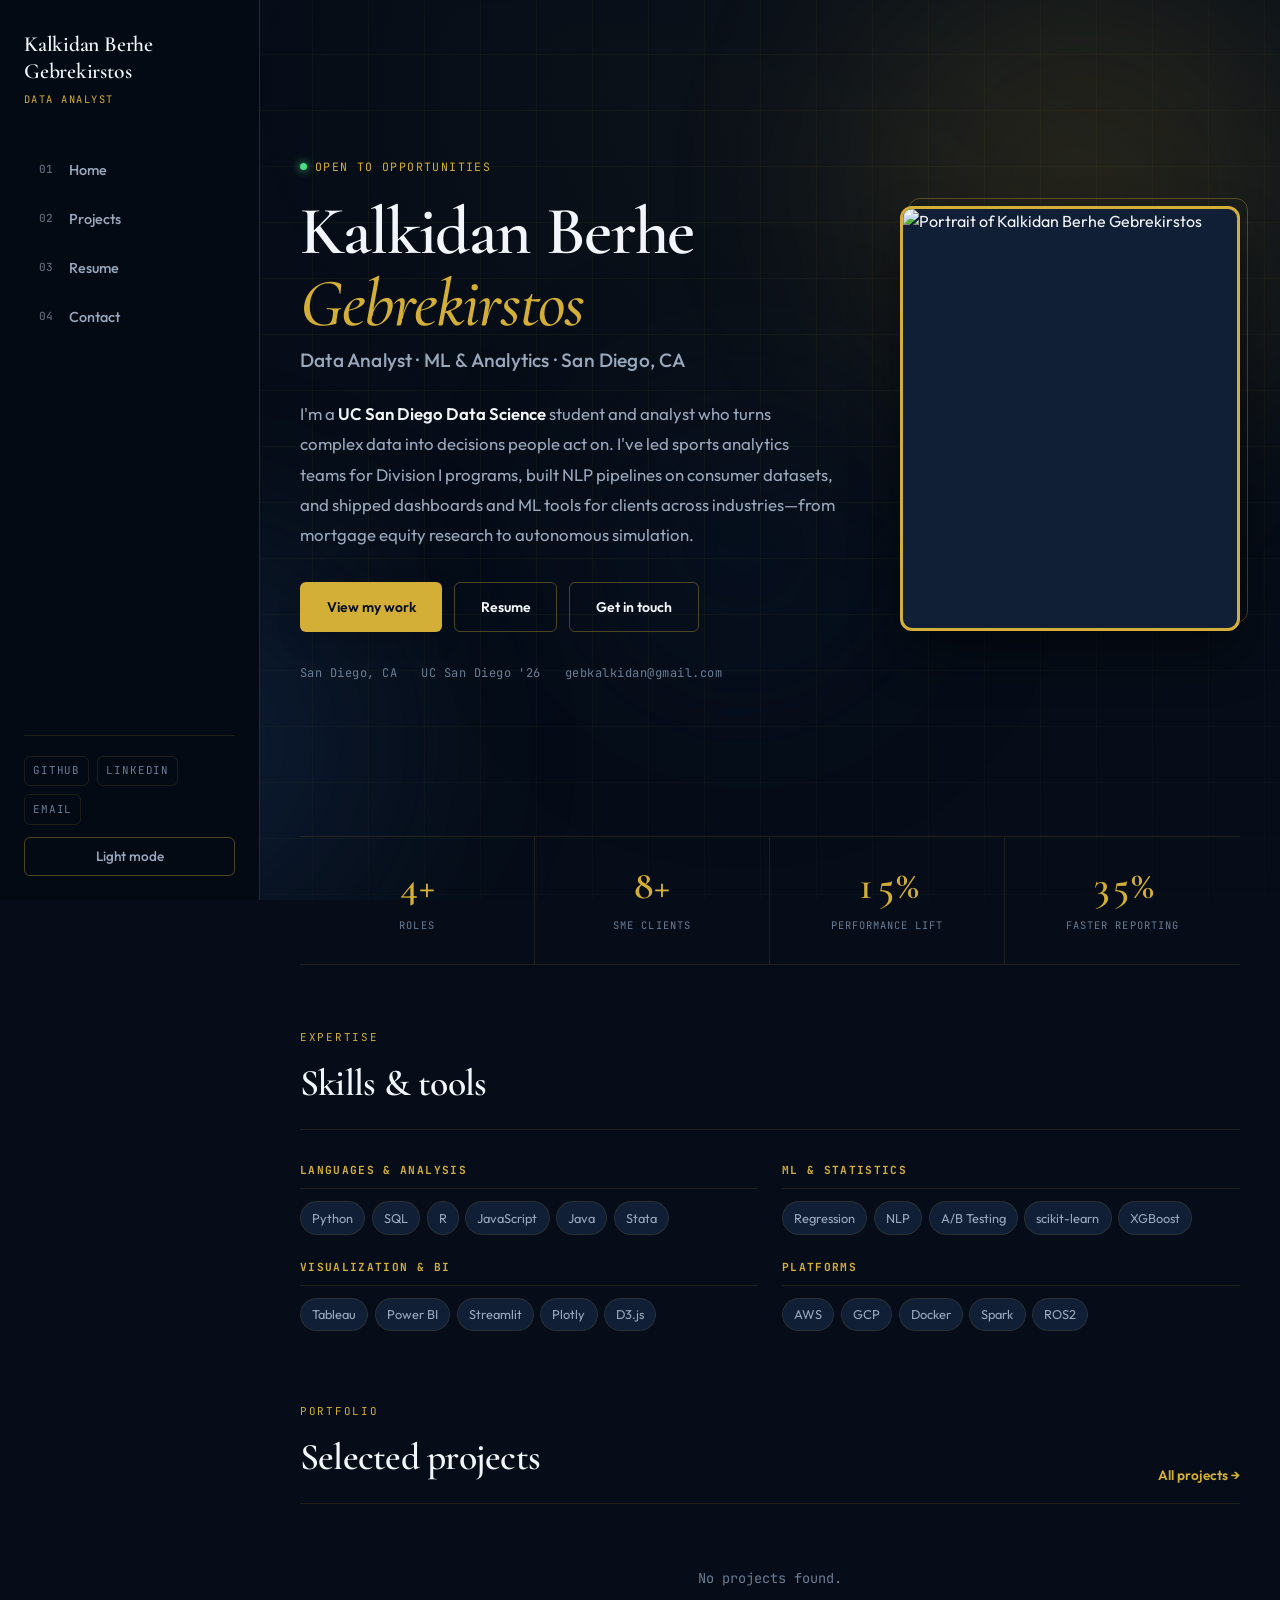
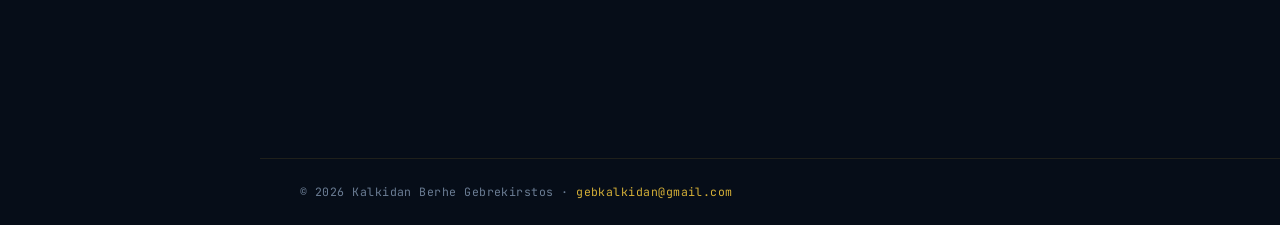
==== commit 4036b7cf: "backdrop" ====
--- a/index.html
+++ b/index.html
@@ -40,7 +40,7 @@
         <figure class="intro-photo">
           <div class="photo-frame" aria-hidden="true"></div>
           <img
-            data-profile="assets/profile.jpg"
+            data-profile="assets/me.jpg"
             data-profile-fallback="assets/profile.svg"
             alt="Portrait of Kalkidan Berhe Gebrekirstos"
             width="340"
--- a/style.css
+++ b/style.css
@@ -26,6 +26,12 @@
   --btn-fill:        #d4af37;
   --btn-text:        #060d18;
   --progress:        linear-gradient(90deg, #d4af37, #9a7b1a);
+
+  --orb-gold:        rgba(212, 175, 55, 0.14);
+  --orb-navy:        rgba(26, 58, 100, 0.45);
+  --orb-deep:        rgba(8, 20, 40, 0.6);
+  --grid-color:      rgba(212, 175, 55, 0.045);
+  --grid-glow:       rgba(212, 175, 55, 0.06);
 }
 
 /* ── Light: white + navy outline ── */
@@ -53,6 +59,12 @@
   --btn-fill:        #0a2540;
   --btn-text:        #ffffff;
   --progress:        linear-gradient(90deg, #0a2540, #2a5080);
+
+  --orb-gold:        rgba(10, 37, 64, 0.07);
+  --orb-navy:        rgba(10, 37, 64, 0.05);
+  --orb-deep:        rgba(10, 37, 64, 0.03);
+  --grid-color:      rgba(10, 37, 64, 0.07);
+  --grid-glow:       rgba(10, 37, 64, 0.04);
 }
 
 :root {
@@ -75,11 +87,114 @@
   line-height: 1.6;
   min-height: 100vh;
   display: flex;
+  position: relative;
+  isolation: isolate;
   transition: background 0.3s var(--ease), color 0.3s var(--ease);
 }
 
 img { max-width: 100%; display: block; }
 a { color: inherit; }
+
+/* ── Animated ambient background ── */
+.ambient-bg {
+  position: fixed;
+  inset: 0;
+  z-index: -1;
+  overflow: hidden;
+  pointer-events: none;
+}
+
+.ambient-orb {
+  position: absolute;
+  border-radius: 50%;
+  filter: blur(72px);
+  will-change: transform;
+}
+
+.ambient-orb--1 {
+  width: 55vmax;
+  height: 55vmax;
+  top: -18%;
+  right: -12%;
+  background: radial-gradient(circle, var(--orb-gold) 0%, transparent 68%);
+  animation: orb-float-a 22s ease-in-out infinite alternate;
+}
+
+.ambient-orb--2 {
+  width: 45vmax;
+  height: 45vmax;
+  bottom: -15%;
+  left: -8%;
+  background: radial-gradient(circle, var(--orb-navy) 0%, transparent 70%);
+  animation: orb-float-b 28s ease-in-out infinite alternate;
+}
+
+.ambient-orb--3 {
+  width: 32vmax;
+  height: 32vmax;
+  top: 38%;
+  left: 42%;
+  background: radial-gradient(circle, var(--orb-deep) 0%, transparent 72%);
+  animation: orb-float-c 18s ease-in-out infinite alternate;
+}
+
+.ambient-grid {
+  position: absolute;
+  inset: -50%;
+  background-image:
+    linear-gradient(var(--grid-color) 1px, transparent 1px),
+    linear-gradient(90deg, var(--grid-color) 1px, transparent 1px);
+  background-size: 56px 56px;
+  mask-image: radial-gradient(ellipse 80% 70% at 50% 45%, black 20%, transparent 75%);
+  animation: grid-drift 40s linear infinite;
+}
+
+.ambient-grid::after {
+  content: '';
+  position: absolute;
+  inset: 0;
+  background: radial-gradient(ellipse 60% 50% at 70% 30%, var(--grid-glow), transparent 60%);
+  animation: glow-pulse 8s ease-in-out infinite alternate;
+}
+
+@keyframes orb-float-a {
+  from { transform: translate(0, 0) scale(1); }
+  to   { transform: translate(-6%, 10%) scale(1.08); }
+}
+
+@keyframes orb-float-b {
+  from { transform: translate(0, 0) scale(1); }
+  to   { transform: translate(8%, -6%) scale(1.12); }
+}
+
+@keyframes orb-float-c {
+  from { transform: translate(0, 0) scale(1); opacity: 0.7; }
+  to   { transform: translate(-10%, -8%) scale(1.15); opacity: 1; }
+}
+
+@keyframes grid-drift {
+  from { transform: translate(0, 0) rotate(0deg); }
+  to   { transform: translate(56px, 56px) rotate(0.5deg); }
+}
+
+@keyframes glow-pulse {
+  from { opacity: 0.5; }
+  to   { opacity: 1; }
+}
+
+@media (prefers-reduced-motion: reduce) {
+  .ambient-orb,
+  .ambient-grid,
+  .ambient-grid::after {
+    animation: none !important;
+  }
+}
+
+.site-sidebar,
+.site-main {
+  position: relative;
+  z-index: 1;
+}
 
 /* ── Progress ── */
 #progress-bar {
@@ -108,6 +223,7 @@
   flex-direction: column;
   padding: 2rem 1.5rem 1.5rem;
   background: var(--sidebar-bg);
+  backdrop-filter: blur(12px);
   border-right: 1px solid var(--sidebar-border);
   transition: transform 0.35s var(--ease), background 0.3s;
 }
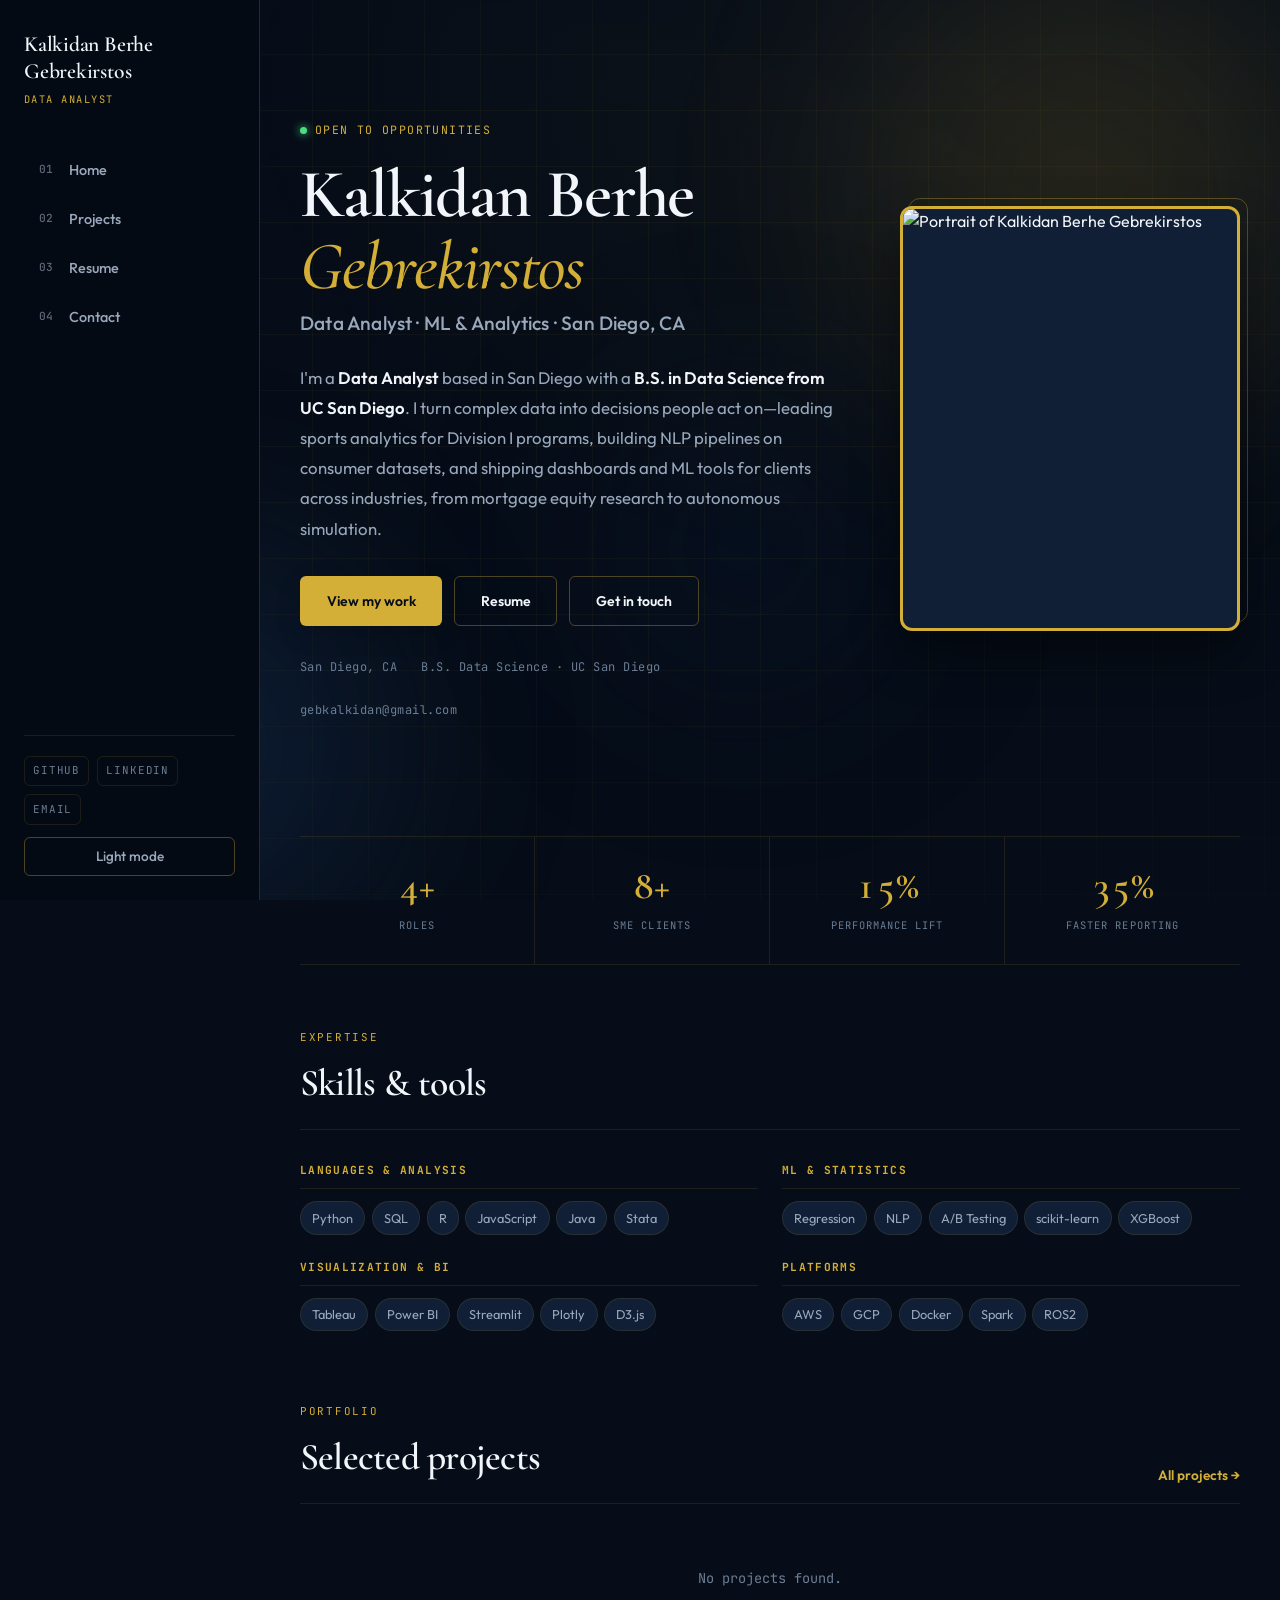
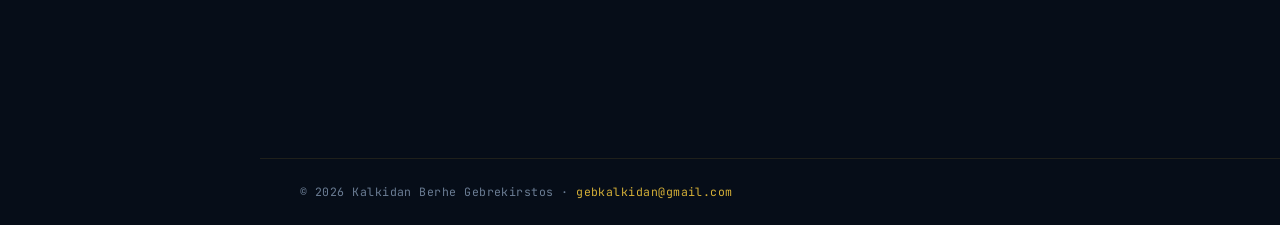
==== commit d37cf18b: "disc" ====
--- a/index.html
+++ b/index.html
@@ -3,7 +3,7 @@
 <head>
   <meta charset="utf-8" />
   <meta name="viewport" content="width=device-width,initial-scale=1" />
-  <meta name="description" content="Kalkidan Berhe Gebrekirstos — Data Analyst and UC San Diego Data Science student. Sports analytics, ML pipelines, dashboards, and NLP." />
+  <meta name="description" content="Kalkidan Berhe Gebrekirstos — Data Analyst. Sports analytics, ML pipelines, dashboards, and NLP. B.S. Data Science, UC San Diego." />
   <title>Kalkidan Berhe Gebrekirstos</title>
   <link rel="stylesheet" href="style.css">
   <script type="module" src="global.js"></script>
@@ -21,7 +21,7 @@
           <p class="intro-tagline">Data Analyst · ML &amp; Analytics · San Diego, CA</p>
 
           <p class="intro-lead">
-            I'm a <strong>UC San Diego Data Science</strong> student and analyst who turns complex data into decisions people act on. I've led sports analytics teams for Division I programs, built NLP pipelines on consumer datasets, and shipped dashboards and ML tools for clients across industries—from mortgage equity research to autonomous simulation.
+            I'm a <strong>Data Analyst</strong> based in San Diego with a <strong>B.S. in Data Science from UC San Diego</strong>. I turn complex data into decisions people act on—leading sports analytics for Division I programs, building NLP pipelines on consumer datasets, and shipping dashboards and ML tools for clients across industries, from mortgage equity research to autonomous simulation.
           </p>
 
           <div class="intro-actions">
@@ -32,7 +32,7 @@
 
           <div class="intro-meta">
             <span>San Diego, CA</span>
-            <span>UC San Diego '26</span>
+            <span>B.S. Data Science · UC San Diego</span>
             <span>gebkalkidan@gmail.com</span>
           </div>
         </div>
